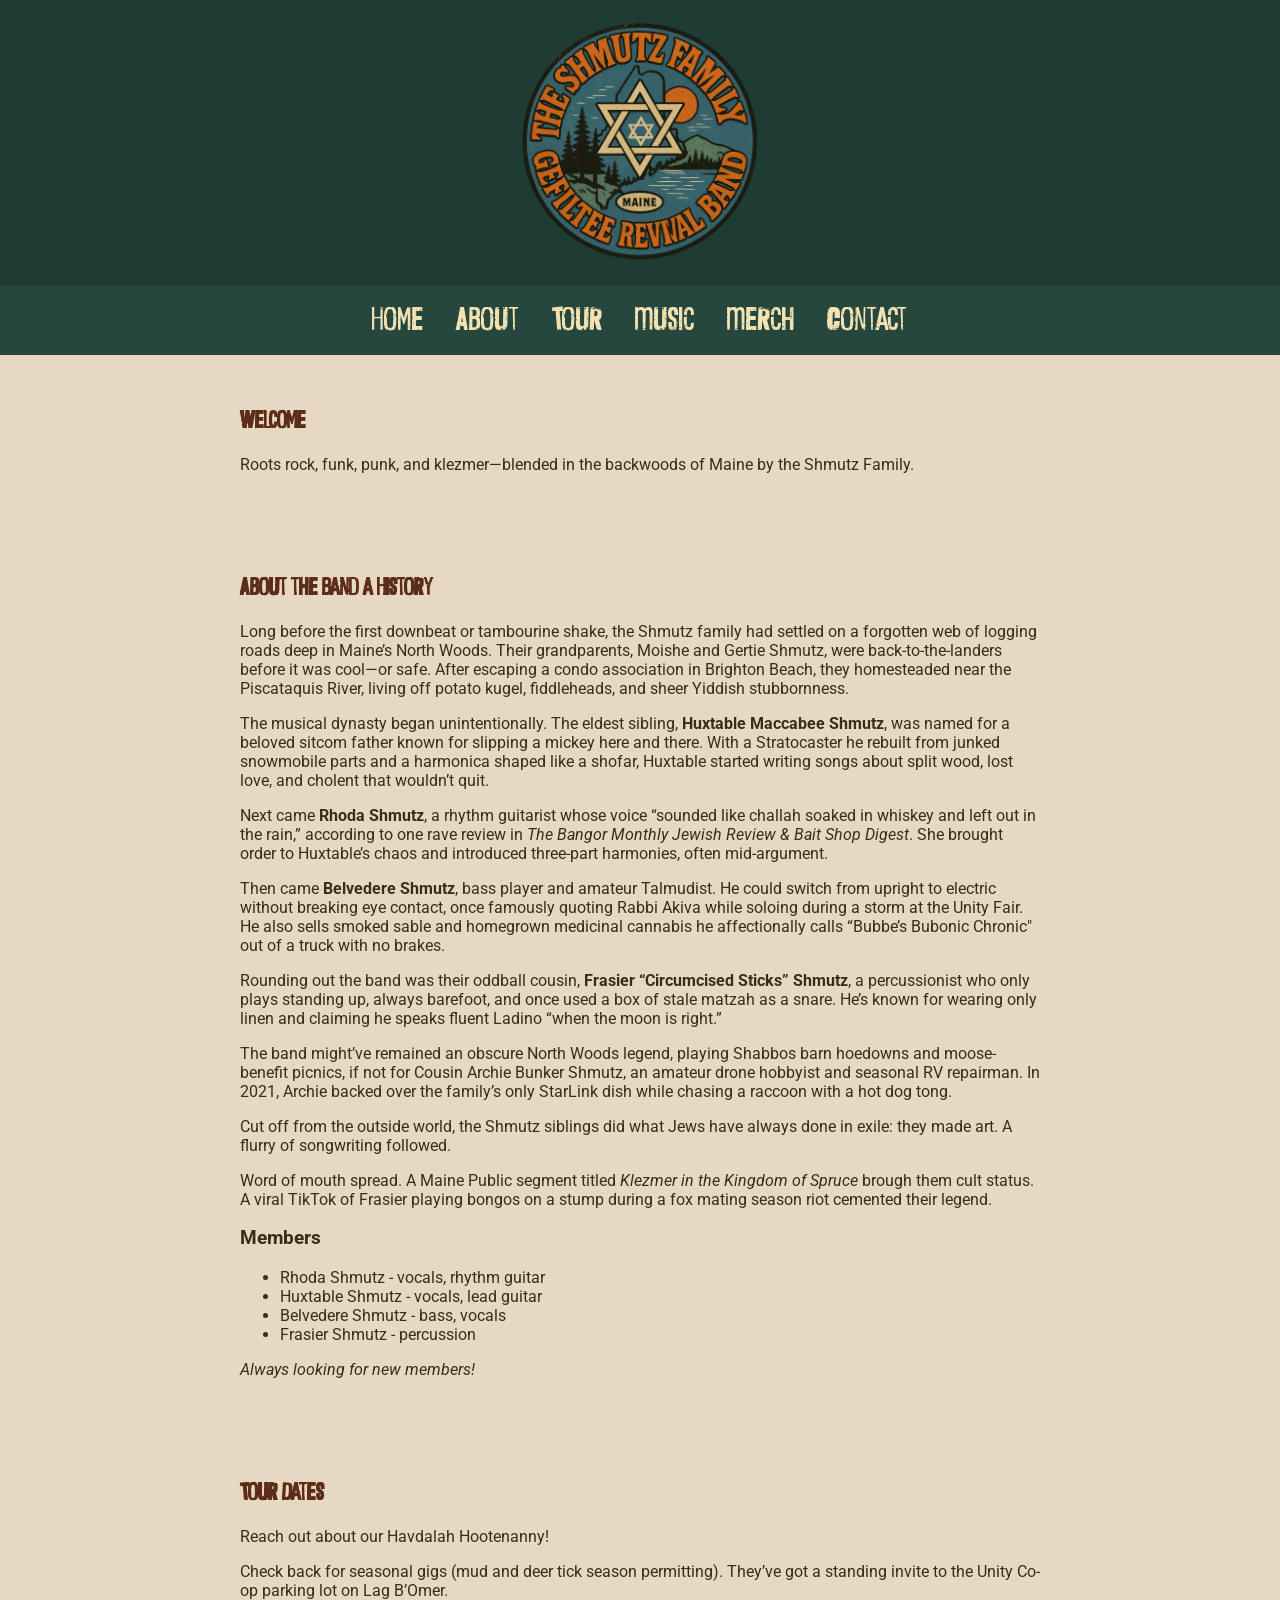
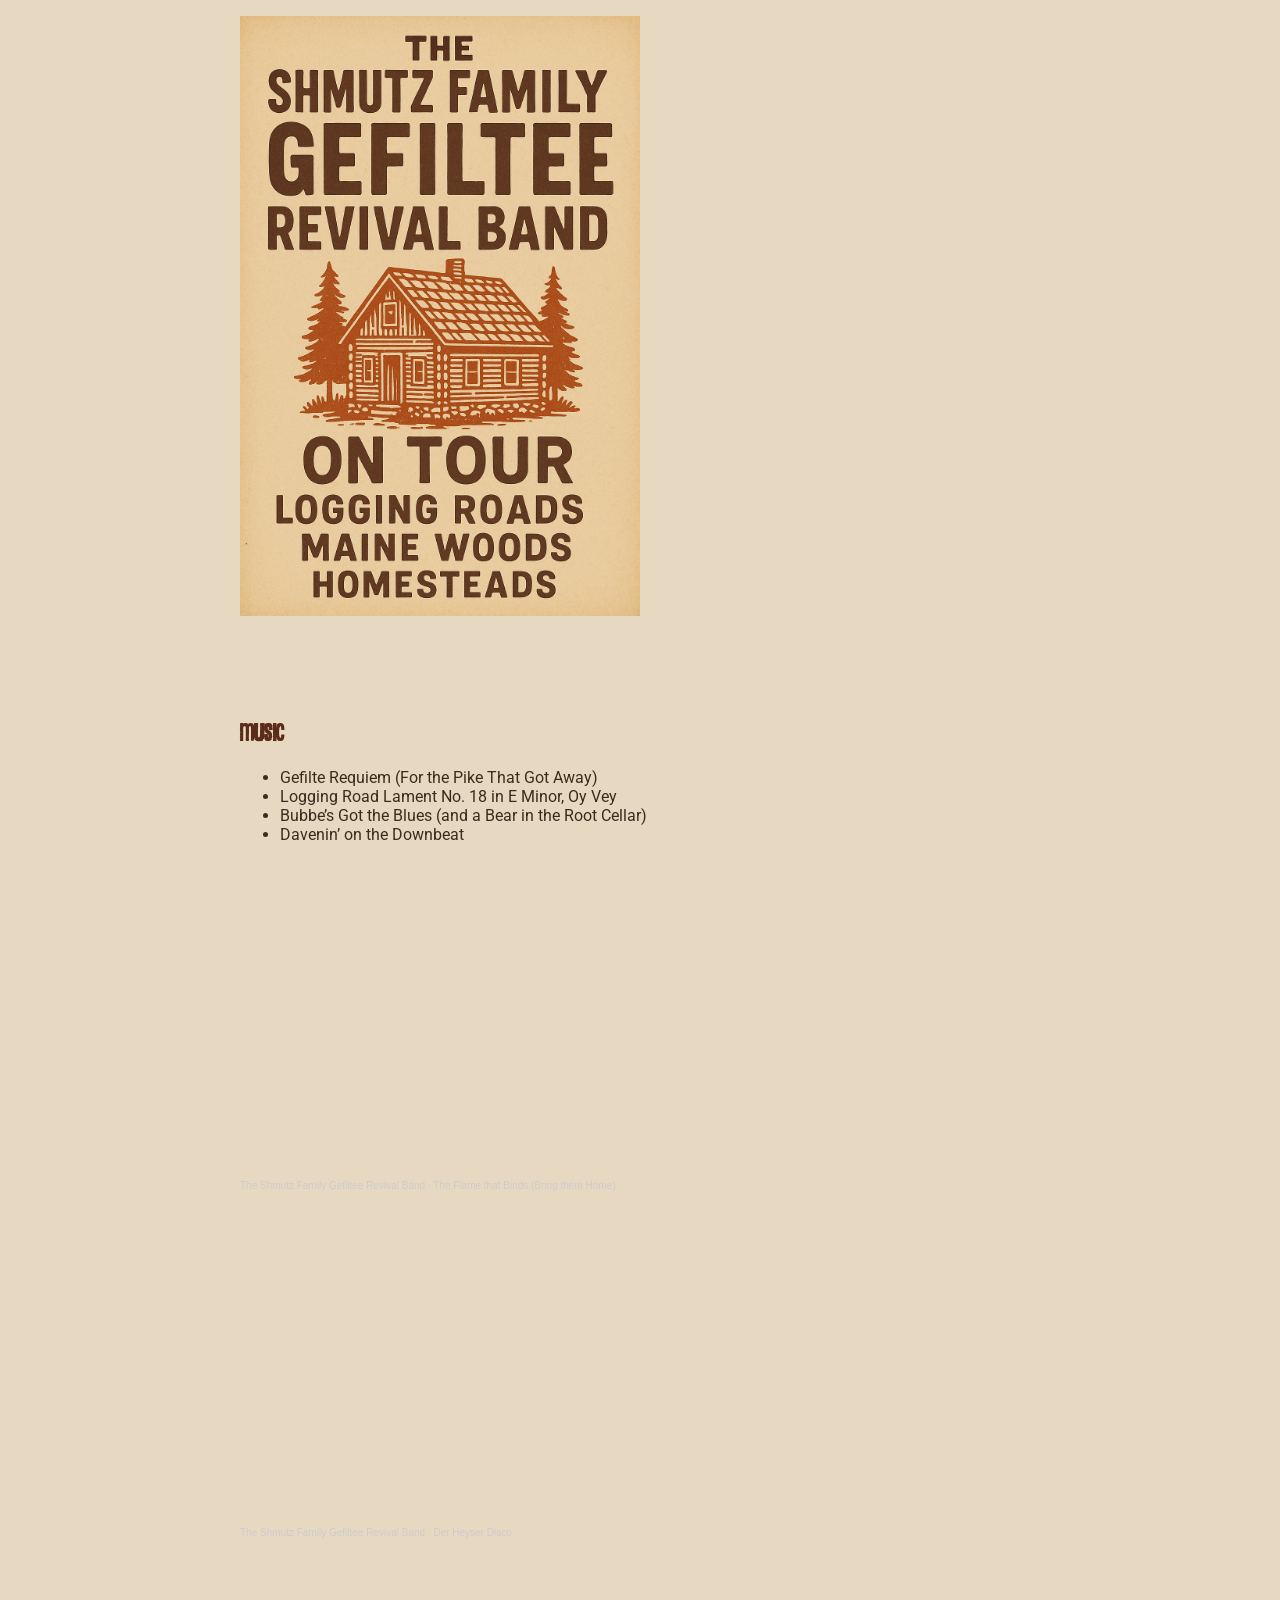
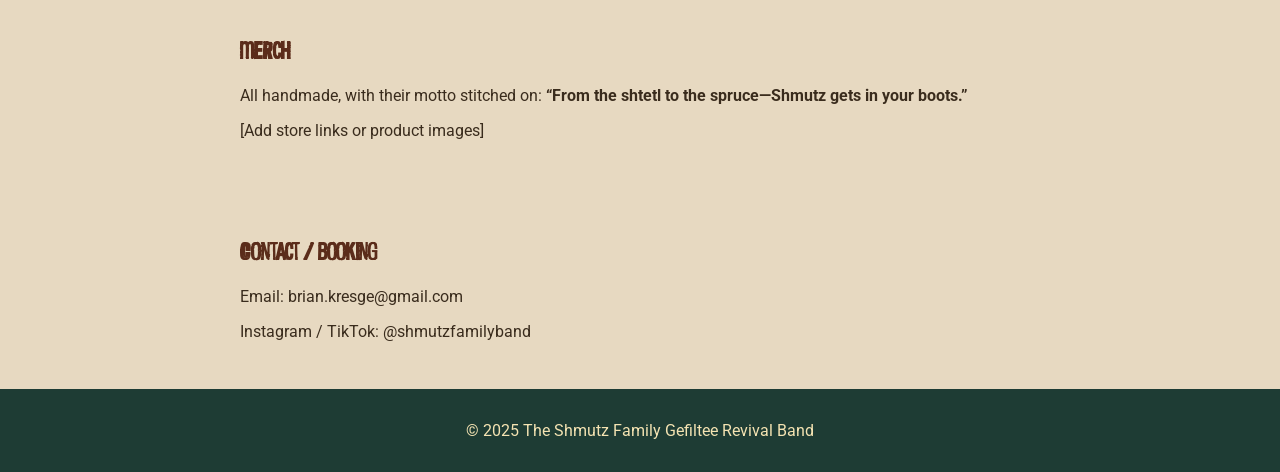
==== index.html @ 6778b749 "Adding der heyser disco" ====
<!DOCTYPE html>
<html lang="en">
<head>
  <meta charset="UTF-8">
  <meta name="viewport" content="width=device-width, initial-scale=1.0">
  <title>The Shmutz Family Gefiltee Revival Band</title>
  <link href="https://fonts.googleapis.com/css2?family=Roboto&display=swap" rel="stylesheet">
  <style>
    @font-face {
      font-family: 'Deacon Flock';
      src: url('DeaconFlock.woff2') format('woff2');
      font-weight: normal;
      font-style: normal;
    }
    body {
      font-family: 'Roboto', sans-serif;
      background-color: #e7d9c1;
      margin: 0;
      color: #3a2c1d;
    }
    header {
      background: #1e3c34;
      text-align: center;
      padding: 1rem;
    }
    header img {
      max-width: 250px;
    }
    nav {
      background-color: #26473e;
      display: flex;
      justify-content: center;
      gap: 2rem;
      padding: 1rem 0;
    }
    nav a {
      color: #f4e3b2;
      text-decoration: none;
      font-size: 2rem;
      font-family: "Deacon Flock", sans-serif;
    }
    section {
      padding: 2rem;
      max-width: 800px;
      margin: auto;
    }
    h2 {
      color: #5b2c1a;
      font-family: 'Deacon Flock', sans-serif;
    }
    footer {
      background: #1e3c34;
      color: #f4e3b2;
      text-align: center;
      padding: 1rem;
    }
  </style>
</head>
<body>
  <header>
    <img src="ShmutzFamilyLogo.png" alt="The Shmutz Family Gefiltee Revival Band Logo">
  </header>
  <nav>
    <a href="#home">Home</a>
    <a href="#about">About</a>
    <a href="#tour">Tour</a>
    <a href="#music">Music</a>
    <a href="#merch">Merch</a>
    <a href="#contact">Contact</a>
  </nav>
  <section id="home">
    <h2>Welcome</h2>
    <p>Roots rock, funk, punk, and klezmer—blended in the backwoods of Maine by the Shmutz Family.</p>
    
  </section>
  <section id="about">
    <h2>About the Band a History</h2>
    <p>Long before the first downbeat or tambourine shake, the Shmutz family had settled on a forgotten web of logging roads deep in Maine’s North Woods. Their grandparents, Moishe and Gertie Shmutz, were back-to-the-landers before it was cool—or safe. After escaping a condo association in Brighton Beach, they homesteaded near the Piscataquis River, living off potato kugel, fiddleheads, and sheer Yiddish stubbornness.</p>
    <p>The musical dynasty began unintentionally. The eldest sibling, <strong>Huxtable Maccabee Shmutz</strong>, was named for a beloved sitcom father known for slipping a mickey here and there. With a Stratocaster he rebuilt from junked snowmobile parts and a harmonica shaped like a shofar, Huxtable started writing songs about split wood, lost love, and cholent that wouldn’t quit.</p>
    <p>Next came <strong>Rhoda Shmutz</strong>, a rhythm guitarist whose voice “sounded like challah soaked in whiskey and left out in the rain,” according to one rave review in <em>The Bangor Monthly Jewish Review &amp; Bait Shop Digest</em>. She brought order to Huxtable’s chaos and introduced three-part harmonies, often mid-argument.</p>
    <p>Then came <strong>Belvedere Shmutz</strong>, bass player and amateur Talmudist. He could switch from upright to electric without breaking eye contact, once famously quoting Rabbi Akiva while soloing during a storm at the Unity Fair. He also sells smoked sable and homegrown medicinal cannabis he affectionally calls “Bubbe’s Bubonic Chronic" out of a truck with no brakes.</p>
    <p>Rounding out the band was their oddball cousin, <strong>Frasier “Circumcised Sticks” Shmutz</strong>, a percussionist who only plays standing up, always barefoot, and once used a box of stale matzah as a snare. He’s known for wearing only linen and claiming he speaks fluent Ladino “when the moon is right.”</p>
    <p>The band might’ve remained an obscure North Woods legend, playing Shabbos barn hoedowns and moose-benefit picnics, if not for Cousin Archie Bunker Shmutz, an amateur drone hobbyist and seasonal RV repairman. In 2021, Archie backed over the family’s only StarLink dish while chasing a raccoon with a hot dog tong.</p>
    <p>Cut off from the outside world, the Shmutz siblings did what Jews have always done in exile: they made art.  A flurry of songwriting followed.</p>
    <p>Word of mouth spread.  A Maine Public segment titled <em>Klezmer in the Kingdom of Spruce</em> brough them cult status.  A viral TikTok of Frasier playing bongos on a stump during a fox mating season riot cemented their legend.</p>
    <h3>Members</h3>
    <ul>
      <li>Rhoda Shmutz - vocals, rhythm guitar</li>
      <li>Huxtable Shmutz - vocals, lead guitar</li>
      <li>Belvedere Shmutz - bass, vocals</li>
      <li>Frasier Shmutz - percussion</li>
    </ul>
    <p><em>Always looking for new members!</em></p>
  </section>
  <section id="tour">
    <h2>Tour Dates</h2>
    <p>Reach out about our Havdalah Hootenanny!</p>
    <p>Check back for seasonal gigs (mud and deer tick season permitting). They’ve got a standing invite to the Unity Co-op parking lot on Lag B’Omer.</p>
    <p><img style="width:50%;height:auto;" src="tour.png" /></p>
  </section>
  <section id="music">
    <h2>Music</h2>
    <ul>
      <li>Gefilte Requiem (For the Pike That Got Away)</li>
      <li>Logging Road Lament No. 18 in E Minor, Oy Vey</li>
      <li>Bubbe’s Got the Blues (and a Bear in the Root Cellar)</li>
      <li>Davenin’ on the Downbeat</li>
    </ul>
    <p><iframe width="100%" height="300" scrolling="no" frameborder="no" allow="autoplay" src="https://w.soundcloud.com/player/?url=https%3A//api.soundcloud.com/tracks/2131174746&color=%23ff5500&auto_play=false&hide_related=false&show_comments=true&show_user=true&show_reposts=false&show_teaser=true&visual=true"></iframe><div style="font-size: 10px; color: #cccccc;line-break: anywhere;word-break: normal;overflow: hidden;white-space: nowrap;text-overflow: ellipsis; font-family: Interstate,Lucida Grande,Lucida Sans Unicode,Lucida Sans,Garuda,Verdana,Tahoma,sans-serif;font-weight: 100;"><a href="https://soundcloud.com/the-shmutz-family-gefiltee-revival-band" title="The Shmutz Family Gefiltee Revival Band" target="_blank" style="color: #cccccc; text-decoration: none;">The Shmutz Family Gefiltee Revival Band</a> · <a href="https://soundcloud.com/the-shmutz-family-gefiltee-revival-band/the-flame-that-binds-bring-them-home" title="The Flame that Binds (Bring them Home)" target="_blank" style="color: #cccccc; text-decoration: none;">The Flame that Binds (Bring them Home)</a></div></p>
    <p><iframe width="100%" height="300" scrolling="no" frameborder="no" allow="autoplay" src="https://w.soundcloud.com/player/?url=https%3A//api.soundcloud.com/tracks/2135405328&color=%23ff5500&auto_play=false&hide_related=false&show_comments=true&show_user=true&show_reposts=false&show_teaser=true&visual=true"></iframe><div style="font-size: 10px; color: #cccccc;line-break: anywhere;word-break: normal;overflow: hidden;white-space: nowrap;text-overflow: ellipsis; font-family: Interstate,Lucida Grande,Lucida Sans Unicode,Lucida Sans,Garuda,Verdana,Tahoma,sans-serif;font-weight: 100;"><a href="https://soundcloud.com/the-shmutz-family-gefiltee-revival-band" title="The Shmutz Family Gefiltee Revival Band" target="_blank" style="color: #cccccc; text-decoration: none;">The Shmutz Family Gefiltee Revival Band</a> · <a href="https://soundcloud.com/the-shmutz-family-gefiltee-revival-band/der-heyser-disco" title="Der Heyser Disco" target="_blank" style="color: #cccccc; text-decoration: none;">Der Heyser Disco</a></div></p>
  </section>
  <section id="merch">
    <h2>Merch</h2>
    <p>All handmade, with their motto stitched on: <strong>“From the shtetl to the spruce—Shmutz gets in your boots.”</strong></p>
    <p>[Add store links or product images]</p>
  </section>
  <section id="contact">
    <h2>Contact / Booking</h2>
    <p>Email: brian.kresge@gmail.com</p>
    <p>Instagram / TikTok: @shmutzfamilyband</p>
  </section>
  <footer>
    <p>&copy; 2025 The Shmutz Family Gefiltee Revival Band</p>
  </footer>
</body>
</html>
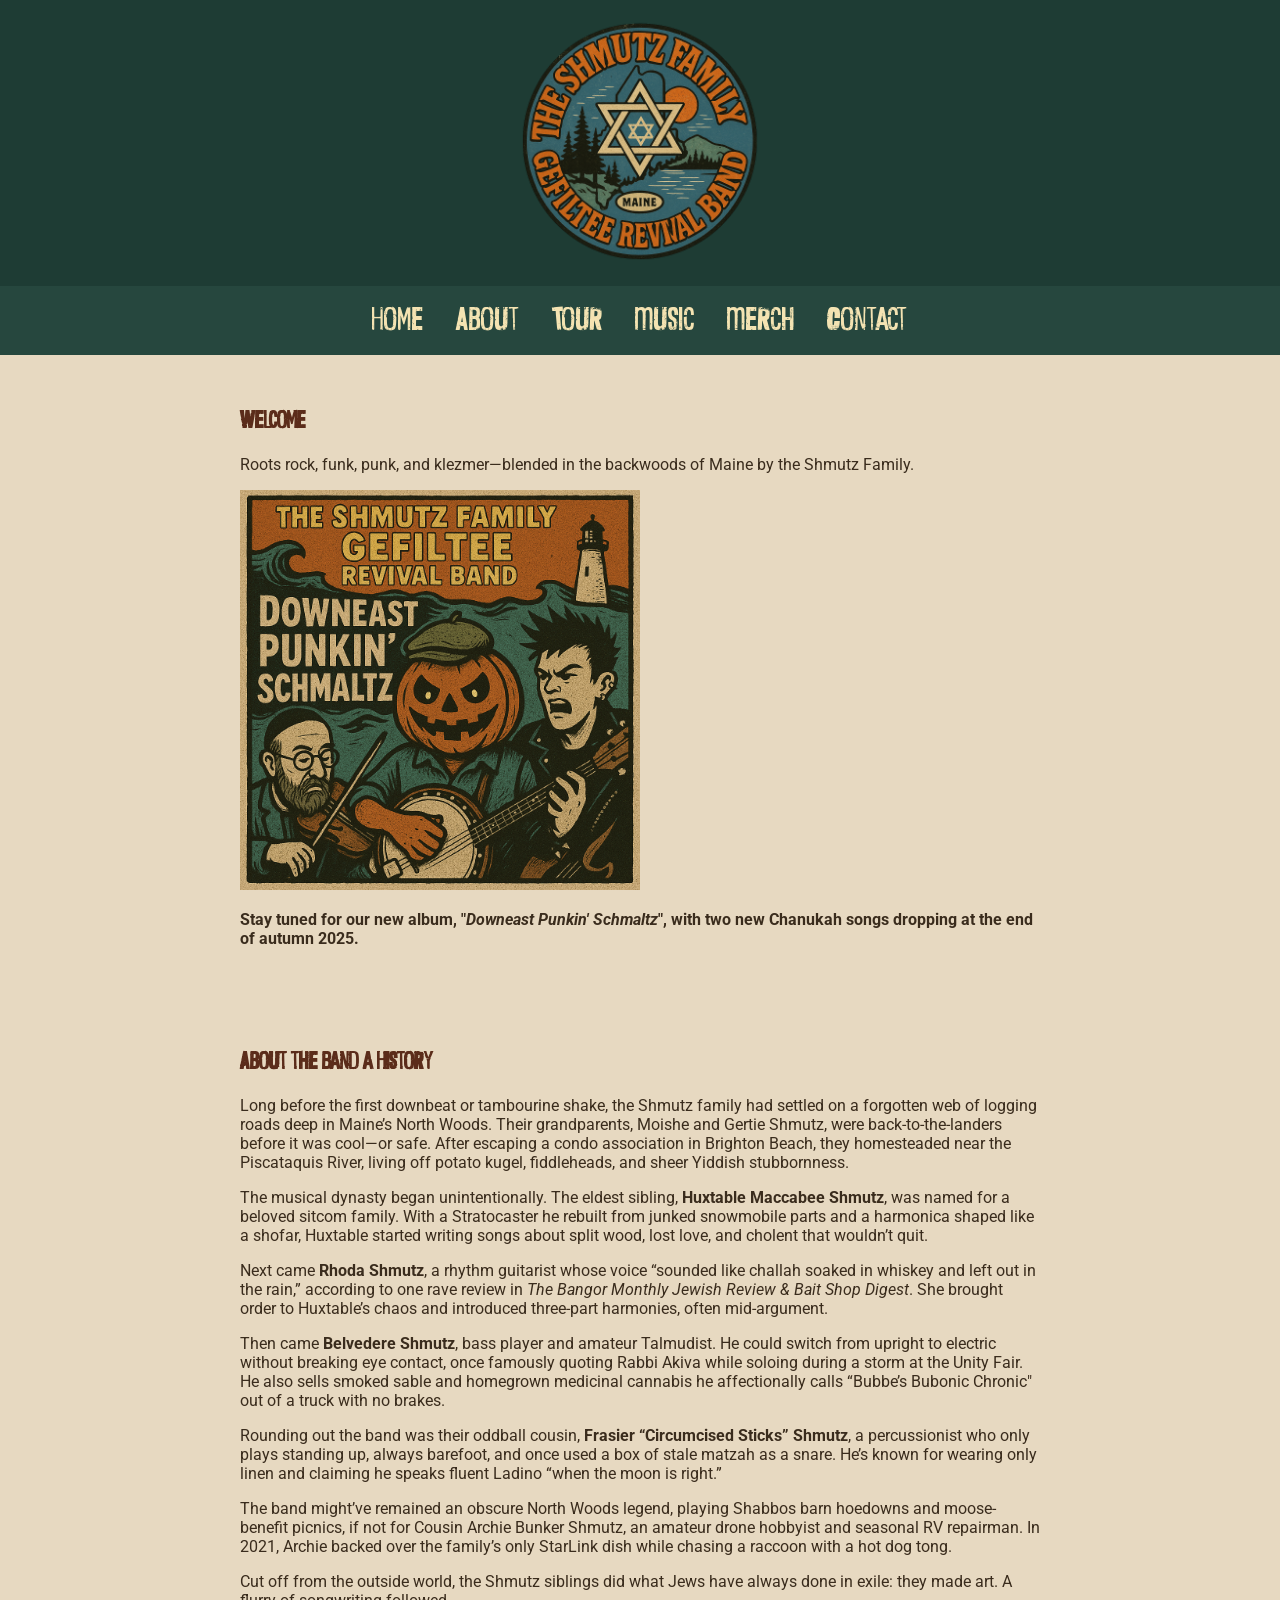
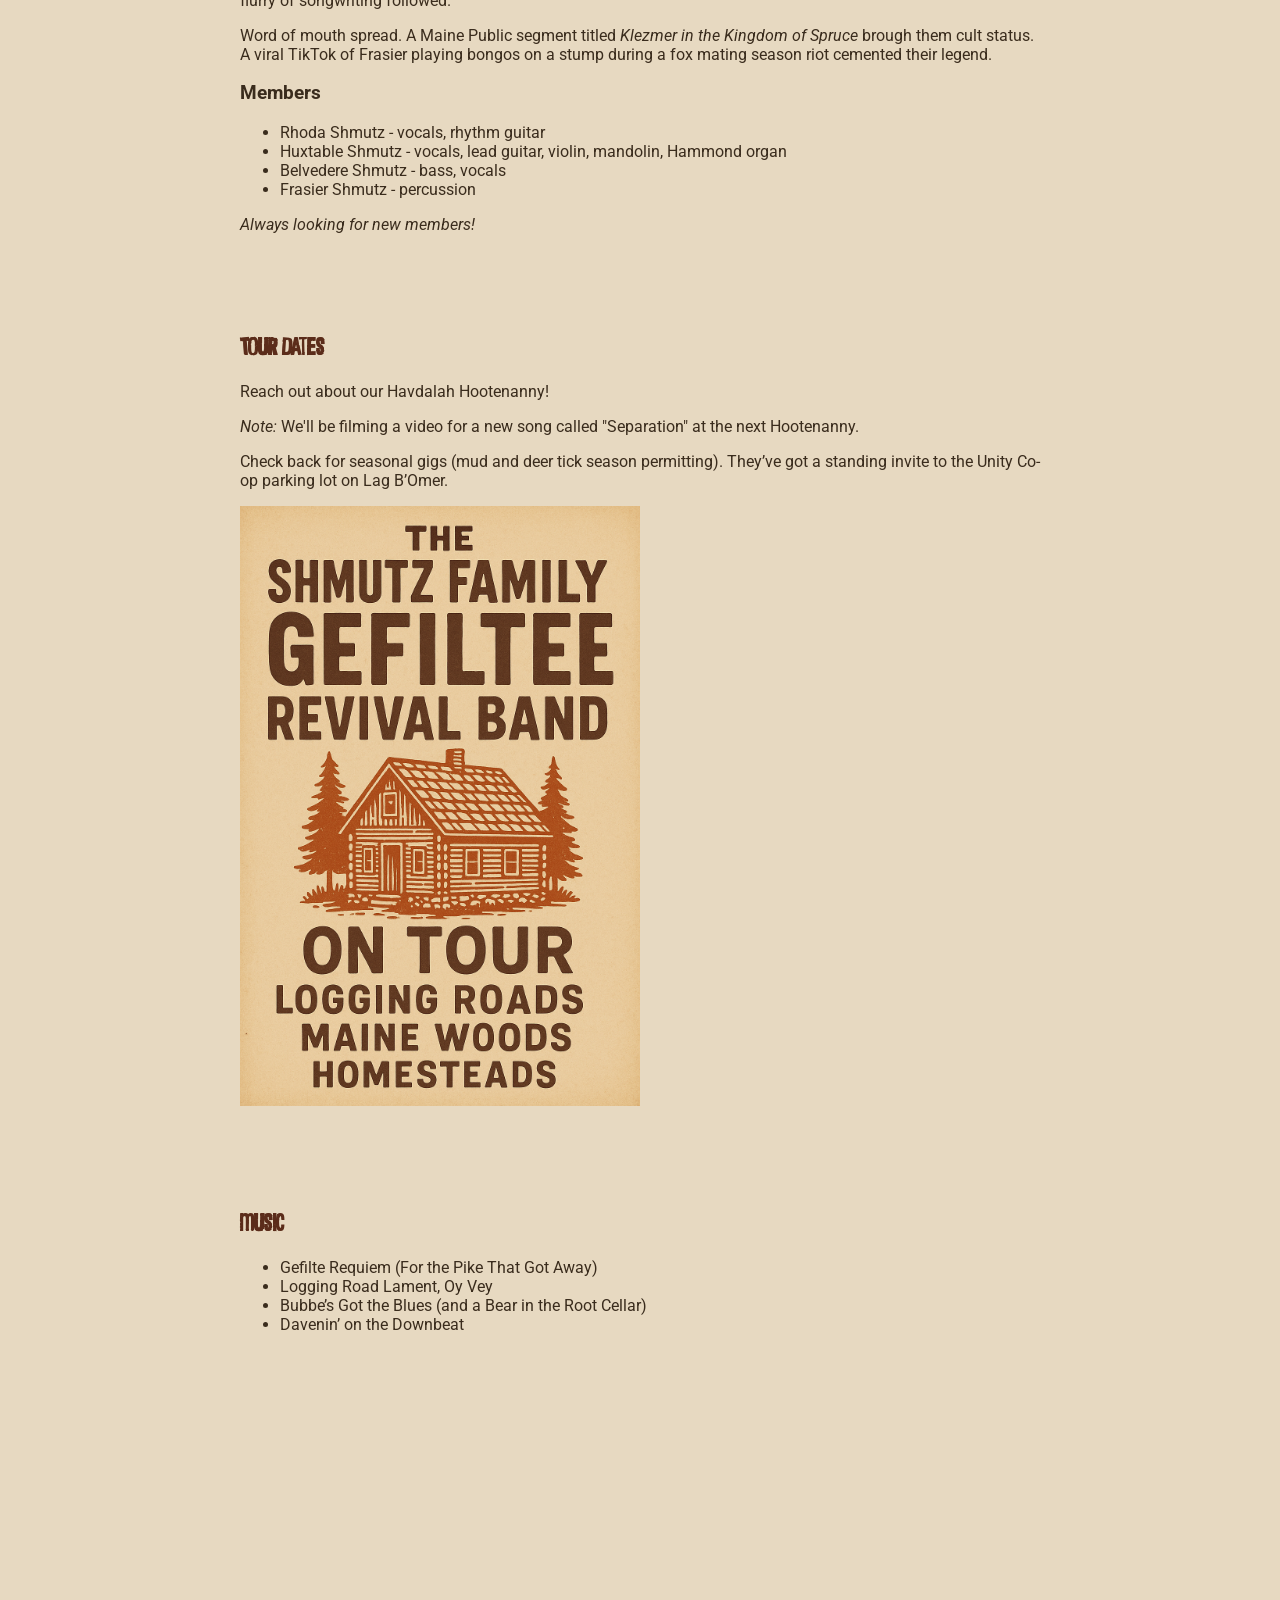
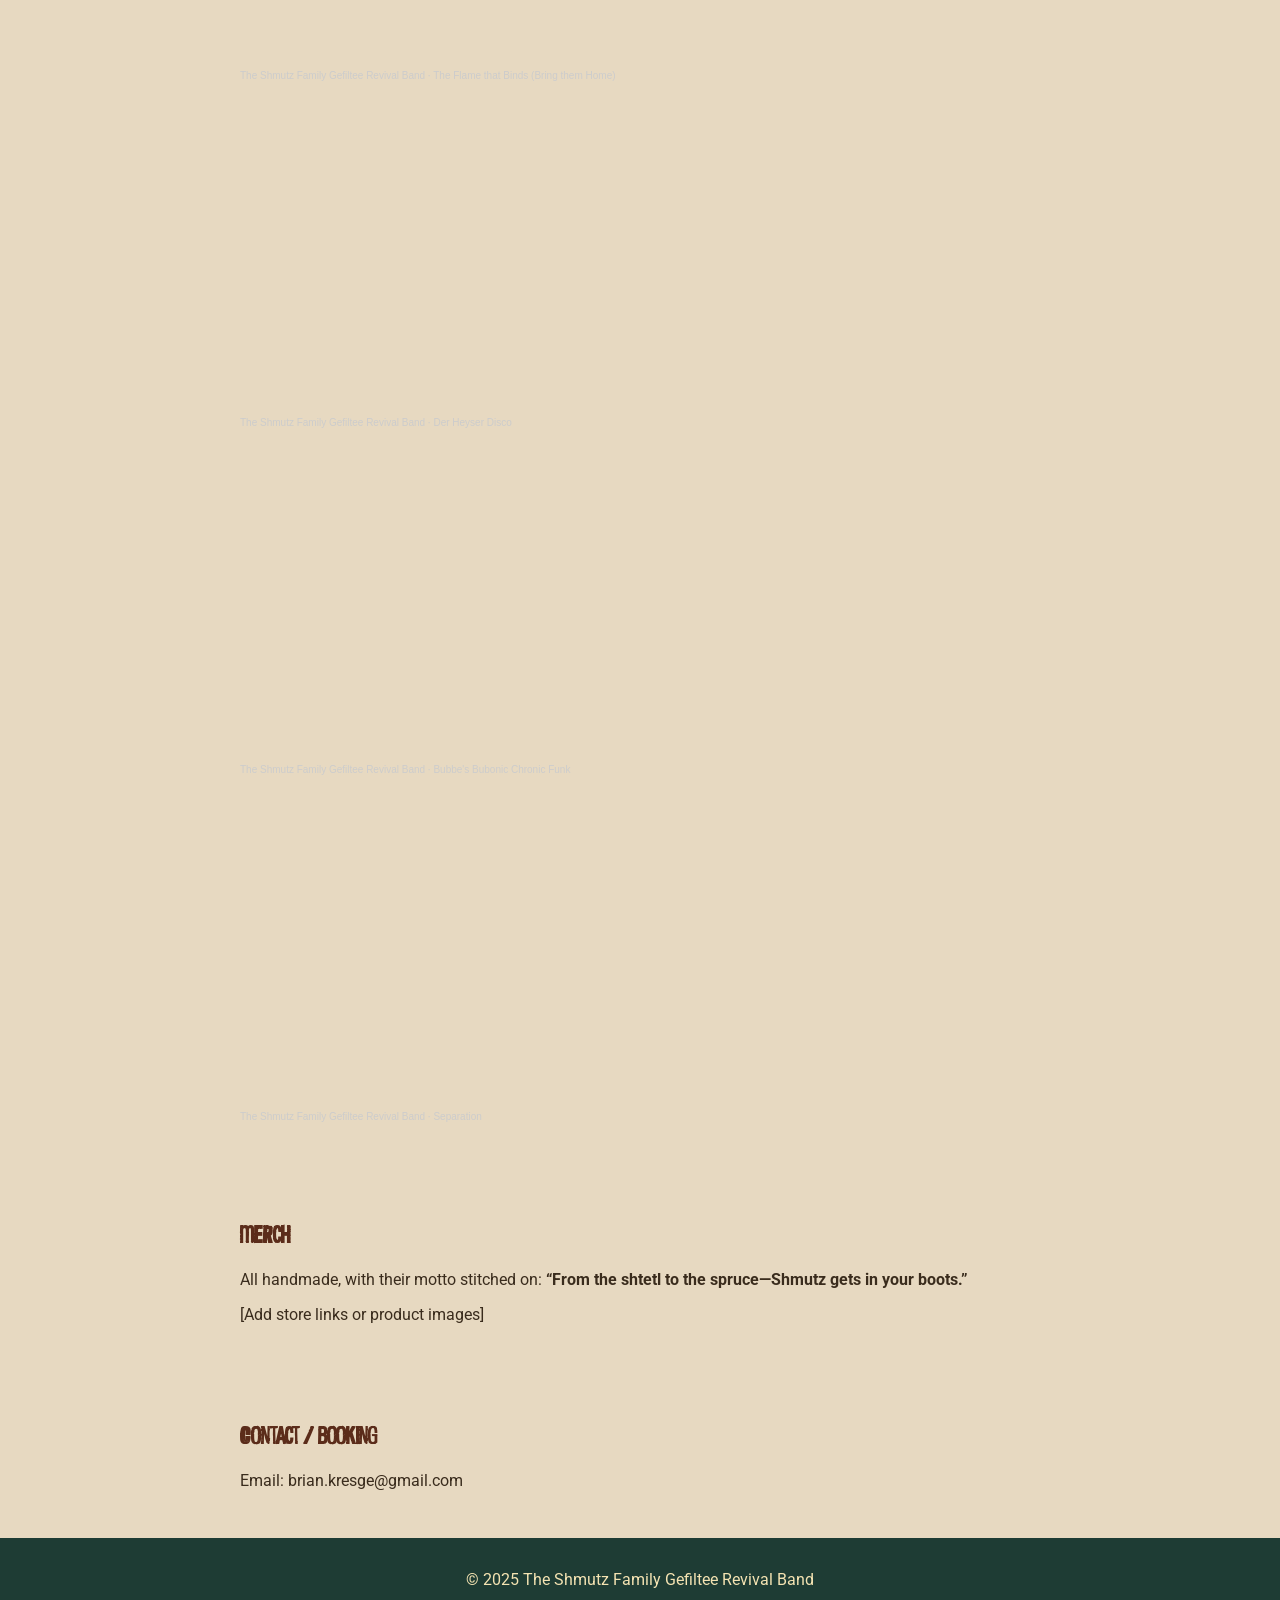
==== commit 785f0de2: "new album" ====
--- a/index.html
+++ b/index.html
@@ -71,12 +71,13 @@
   <section id="home">
     <h2>Welcome</h2>
     <p>Roots rock, funk, punk, and klezmer—blended in the backwoods of Maine by the Shmutz Family.</p>
-    
+    <p><img style="width: 50%;height:auto;" src="punkinschmaltz.png" /></p>
+    <p><strong>Stay tuned for our new album, "<em>Downeast Punkin' Schmaltz</em>", with two new Chanukah songs dropping at the end of autumn 2025.</strong></p>
   </section>
   <section id="about">
     <h2>About the Band a History</h2>
     <p>Long before the first downbeat or tambourine shake, the Shmutz family had settled on a forgotten web of logging roads deep in Maine’s North Woods. Their grandparents, Moishe and Gertie Shmutz, were back-to-the-landers before it was cool—or safe. After escaping a condo association in Brighton Beach, they homesteaded near the Piscataquis River, living off potato kugel, fiddleheads, and sheer Yiddish stubbornness.</p>
-    <p>The musical dynasty began unintentionally. The eldest sibling, <strong>Huxtable Maccabee Shmutz</strong>, was named for a beloved sitcom father known for slipping a mickey here and there. With a Stratocaster he rebuilt from junked snowmobile parts and a harmonica shaped like a shofar, Huxtable started writing songs about split wood, lost love, and cholent that wouldn’t quit.</p>
+    <p>The musical dynasty began unintentionally. The eldest sibling, <strong>Huxtable Maccabee Shmutz</strong>, was named for a beloved sitcom family. With a Stratocaster he rebuilt from junked snowmobile parts and a harmonica shaped like a shofar, Huxtable started writing songs about split wood, lost love, and cholent that wouldn’t quit.</p>
     <p>Next came <strong>Rhoda Shmutz</strong>, a rhythm guitarist whose voice “sounded like challah soaked in whiskey and left out in the rain,” according to one rave review in <em>The Bangor Monthly Jewish Review &amp; Bait Shop Digest</em>. She brought order to Huxtable’s chaos and introduced three-part harmonies, often mid-argument.</p>
     <p>Then came <strong>Belvedere Shmutz</strong>, bass player and amateur Talmudist. He could switch from upright to electric without breaking eye contact, once famously quoting Rabbi Akiva while soloing during a storm at the Unity Fair. He also sells smoked sable and homegrown medicinal cannabis he affectionally calls “Bubbe’s Bubonic Chronic" out of a truck with no brakes.</p>
     <p>Rounding out the band was their oddball cousin, <strong>Frasier “Circumcised Sticks” Shmutz</strong>, a percussionist who only plays standing up, always barefoot, and once used a box of stale matzah as a snare. He’s known for wearing only linen and claiming he speaks fluent Ladino “when the moon is right.”</p>
@@ -86,7 +87,7 @@
     <h3>Members</h3>
     <ul>
       <li>Rhoda Shmutz - vocals, rhythm guitar</li>
-      <li>Huxtable Shmutz - vocals, lead guitar</li>
+      <li>Huxtable Shmutz - vocals, lead guitar, violin, mandolin, Hammond organ</li>
       <li>Belvedere Shmutz - bass, vocals</li>
       <li>Frasier Shmutz - percussion</li>
     </ul>
@@ -95,6 +96,7 @@
   <section id="tour">
     <h2>Tour Dates</h2>
     <p>Reach out about our Havdalah Hootenanny!</p>
+    <p><em>Note: </em>We'll be filming a video for a new song called "Separation" at the next Hootenanny.</p>
     <p>Check back for seasonal gigs (mud and deer tick season permitting). They’ve got a standing invite to the Unity Co-op parking lot on Lag B’Omer.</p>
     <p><img style="width:50%;height:auto;" src="tour.png" /></p>
   </section>
@@ -102,12 +104,14 @@
     <h2>Music</h2>
     <ul>
       <li>Gefilte Requiem (For the Pike That Got Away)</li>
-      <li>Logging Road Lament No. 18 in E Minor, Oy Vey</li>
+      <li>Logging Road Lament, Oy Vey</li>
       <li>Bubbe’s Got the Blues (and a Bear in the Root Cellar)</li>
       <li>Davenin’ on the Downbeat</li>
     </ul>
     <p><iframe width="100%" height="300" scrolling="no" frameborder="no" allow="autoplay" src="https://w.soundcloud.com/player/?url=https%3A//api.soundcloud.com/tracks/2131174746&color=%23ff5500&auto_play=false&hide_related=false&show_comments=true&show_user=true&show_reposts=false&show_teaser=true&visual=true"></iframe><div style="font-size: 10px; color: #cccccc;line-break: anywhere;word-break: normal;overflow: hidden;white-space: nowrap;text-overflow: ellipsis; font-family: Interstate,Lucida Grande,Lucida Sans Unicode,Lucida Sans,Garuda,Verdana,Tahoma,sans-serif;font-weight: 100;"><a href="https://soundcloud.com/the-shmutz-family-gefiltee-revival-band" title="The Shmutz Family Gefiltee Revival Band" target="_blank" style="color: #cccccc; text-decoration: none;">The Shmutz Family Gefiltee Revival Band</a> · <a href="https://soundcloud.com/the-shmutz-family-gefiltee-revival-band/the-flame-that-binds-bring-them-home" title="The Flame that Binds (Bring them Home)" target="_blank" style="color: #cccccc; text-decoration: none;">The Flame that Binds (Bring them Home)</a></div></p>
     <p><iframe width="100%" height="300" scrolling="no" frameborder="no" allow="autoplay" src="https://w.soundcloud.com/player/?url=https%3A//api.soundcloud.com/tracks/2135405328&color=%23ff5500&auto_play=false&hide_related=false&show_comments=true&show_user=true&show_reposts=false&show_teaser=true&visual=true"></iframe><div style="font-size: 10px; color: #cccccc;line-break: anywhere;word-break: normal;overflow: hidden;white-space: nowrap;text-overflow: ellipsis; font-family: Interstate,Lucida Grande,Lucida Sans Unicode,Lucida Sans,Garuda,Verdana,Tahoma,sans-serif;font-weight: 100;"><a href="https://soundcloud.com/the-shmutz-family-gefiltee-revival-band" title="The Shmutz Family Gefiltee Revival Band" target="_blank" style="color: #cccccc; text-decoration: none;">The Shmutz Family Gefiltee Revival Band</a> · <a href="https://soundcloud.com/the-shmutz-family-gefiltee-revival-band/der-heyser-disco" title="Der Heyser Disco" target="_blank" style="color: #cccccc; text-decoration: none;">Der Heyser Disco</a></div></p>
+    <p><iframe width="100%" height="300" scrolling="no" frameborder="no" allow="autoplay" src="https://w.soundcloud.com/player/?url=https%3A//api.soundcloud.com/tracks/2150192916&color=%23ff5500&auto_play=false&hide_related=false&show_comments=true&show_user=true&show_reposts=false&show_teaser=true&visual=true"></iframe><div style="font-size: 10px; color: #cccccc;line-break: anywhere;word-break: normal;overflow: hidden;white-space: nowrap;text-overflow: ellipsis; font-family: Interstate,Lucida Grande,Lucida Sans Unicode,Lucida Sans,Garuda,Verdana,Tahoma,sans-serif;font-weight: 100;"><a href="https://soundcloud.com/the-shmutz-family-gefiltee-revival-band" title="The Shmutz Family Gefiltee Revival Band" target="_blank" style="color: #cccccc; text-decoration: none;">The Shmutz Family Gefiltee Revival Band</a> · <a href="https://soundcloud.com/the-shmutz-family-gefiltee-revival-band/bubbes-bubonic-chronic-funk" title="Bubbe&#x27;s Bubonic Chronic Funk" target="_blank" style="color: #cccccc; text-decoration: none;">Bubbe&#x27;s Bubonic Chronic Funk</a></div></p>
+    <p><iframe width="100%" height="300" scrolling="no" frameborder="no" allow="autoplay" src="https://w.soundcloud.com/player/?url=https%3A//api.soundcloud.com/tracks/2152631643&color=%23ff5500&auto_play=false&hide_related=false&show_comments=true&show_user=true&show_reposts=false&show_teaser=true&visual=true"></iframe><div style="font-size: 10px; color: #cccccc;line-break: anywhere;word-break: normal;overflow: hidden;white-space: nowrap;text-overflow: ellipsis; font-family: Interstate,Lucida Grande,Lucida Sans Unicode,Lucida Sans,Garuda,Verdana,Tahoma,sans-serif;font-weight: 100;"><a href="https://soundcloud.com/the-shmutz-family-gefiltee-revival-band" title="The Shmutz Family Gefiltee Revival Band" target="_blank" style="color: #cccccc; text-decoration: none;">The Shmutz Family Gefiltee Revival Band</a> · <a href="https://soundcloud.com/the-shmutz-family-gefiltee-revival-band/separation" title="Separation" target="_blank" style="color: #cccccc; text-decoration: none;">Separation</a></div></p>
   </section>
   <section id="merch">
     <h2>Merch</h2>
@@ -117,7 +121,7 @@
   <section id="contact">
     <h2>Contact / Booking</h2>
     <p>Email: brian.kresge@gmail.com</p>
-    <p>Instagram / TikTok: @shmutzfamilyband</p>
+    <!---p>Instagram / TikTok: @shmutzfamilyband</p>-->
   </section>
   <footer>
     <p>&copy; 2025 The Shmutz Family Gefiltee Revival Band</p>
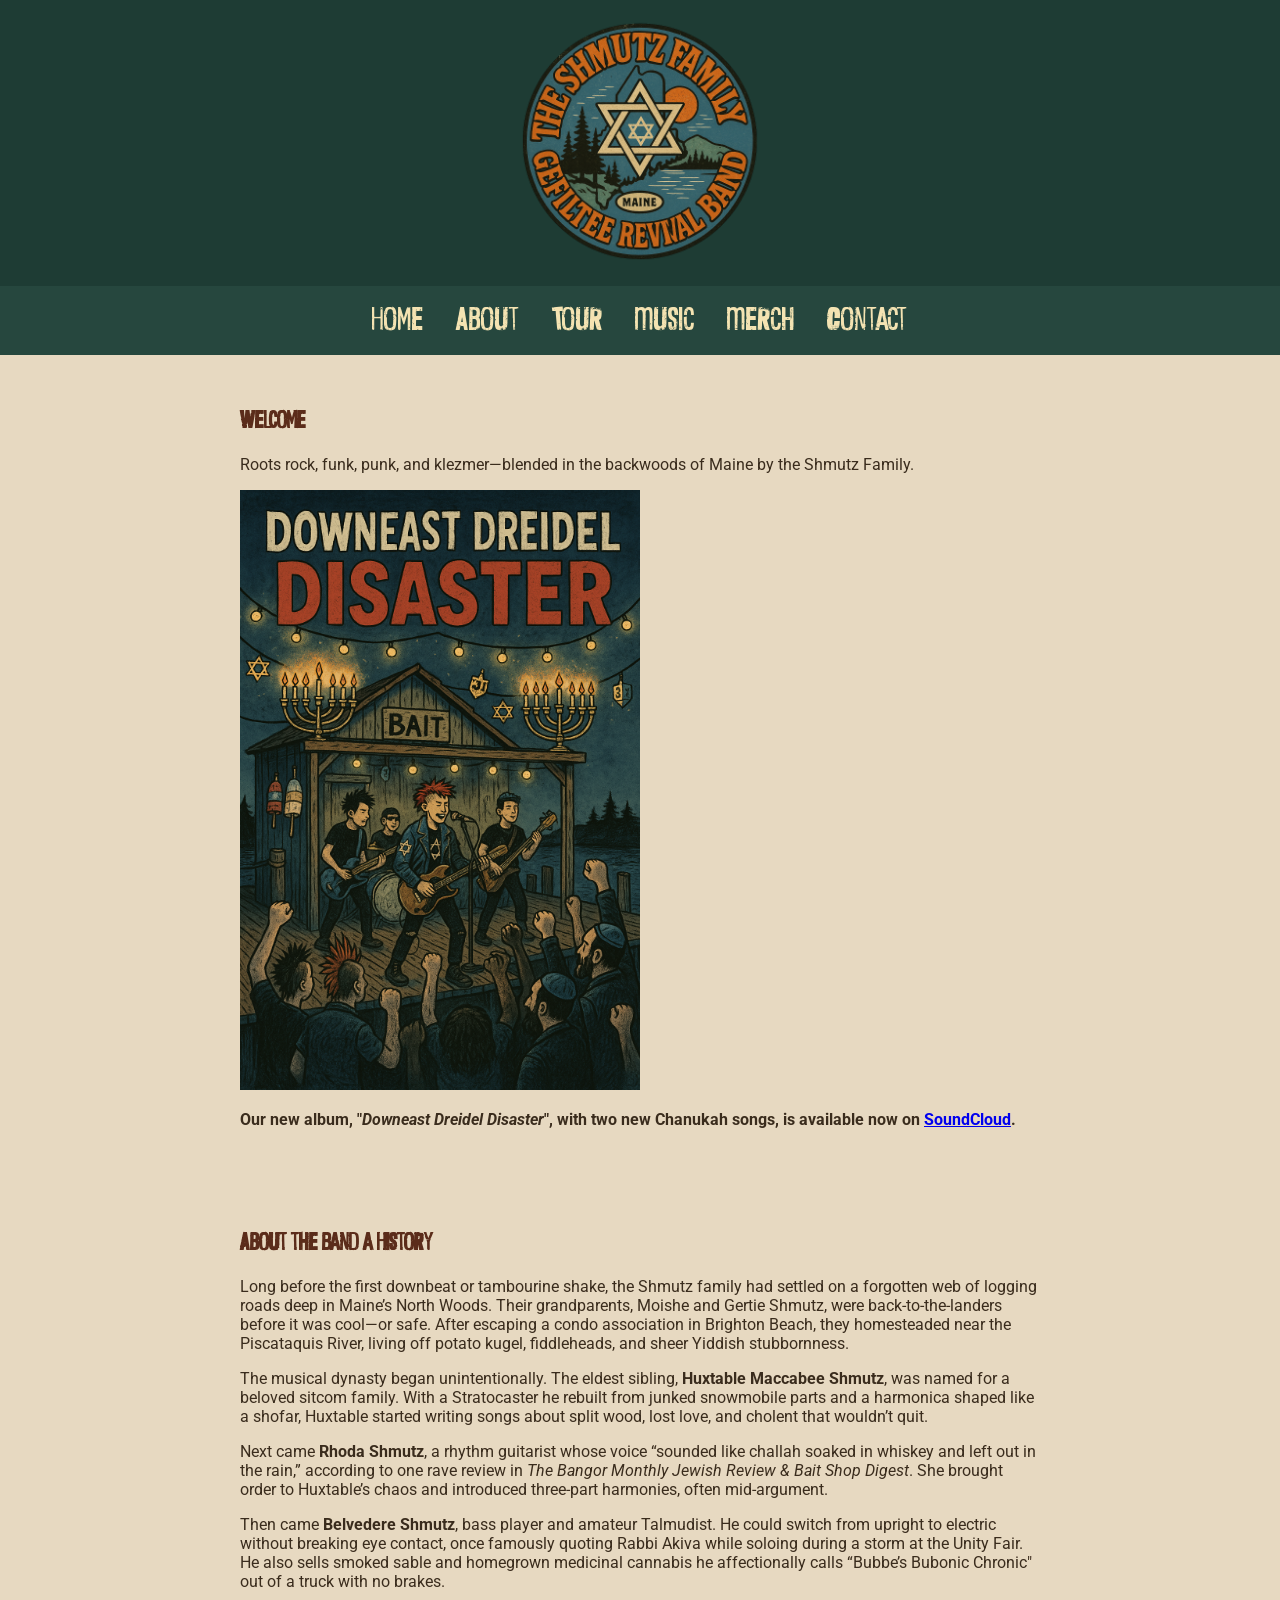
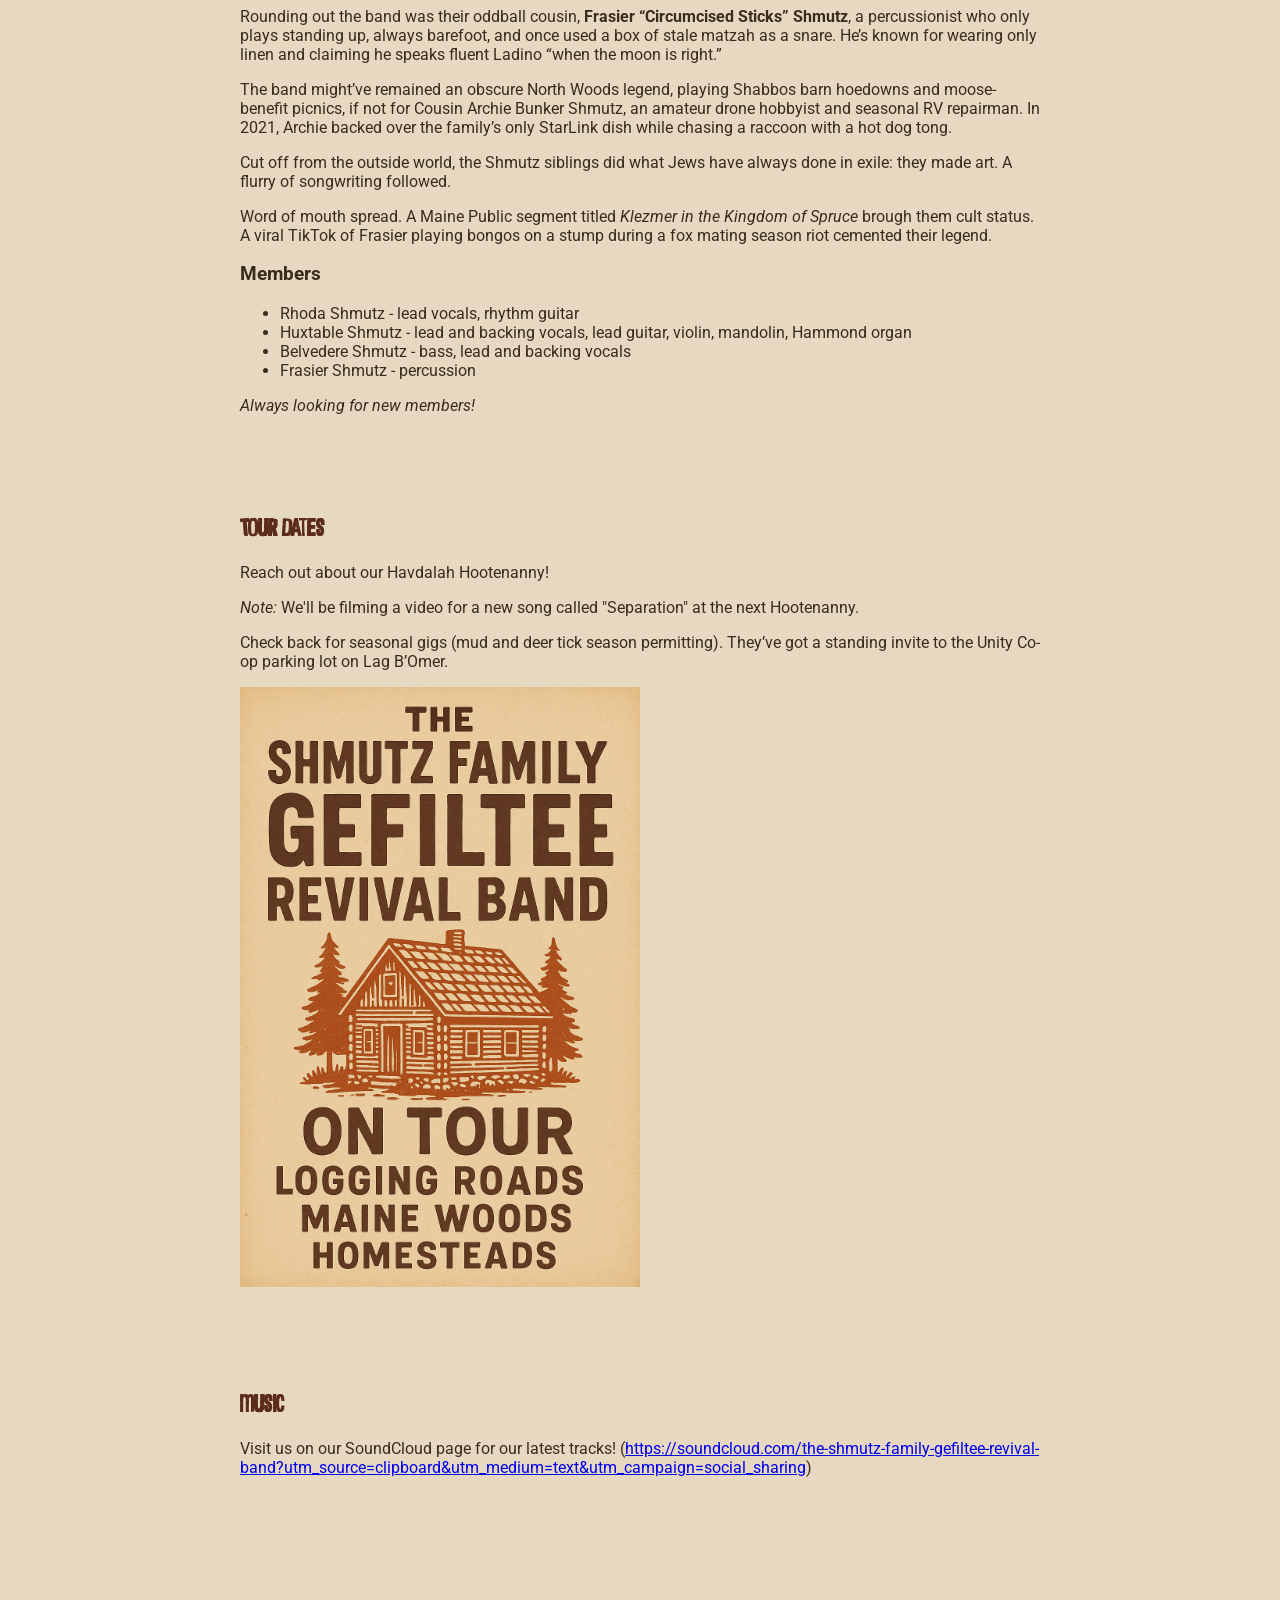
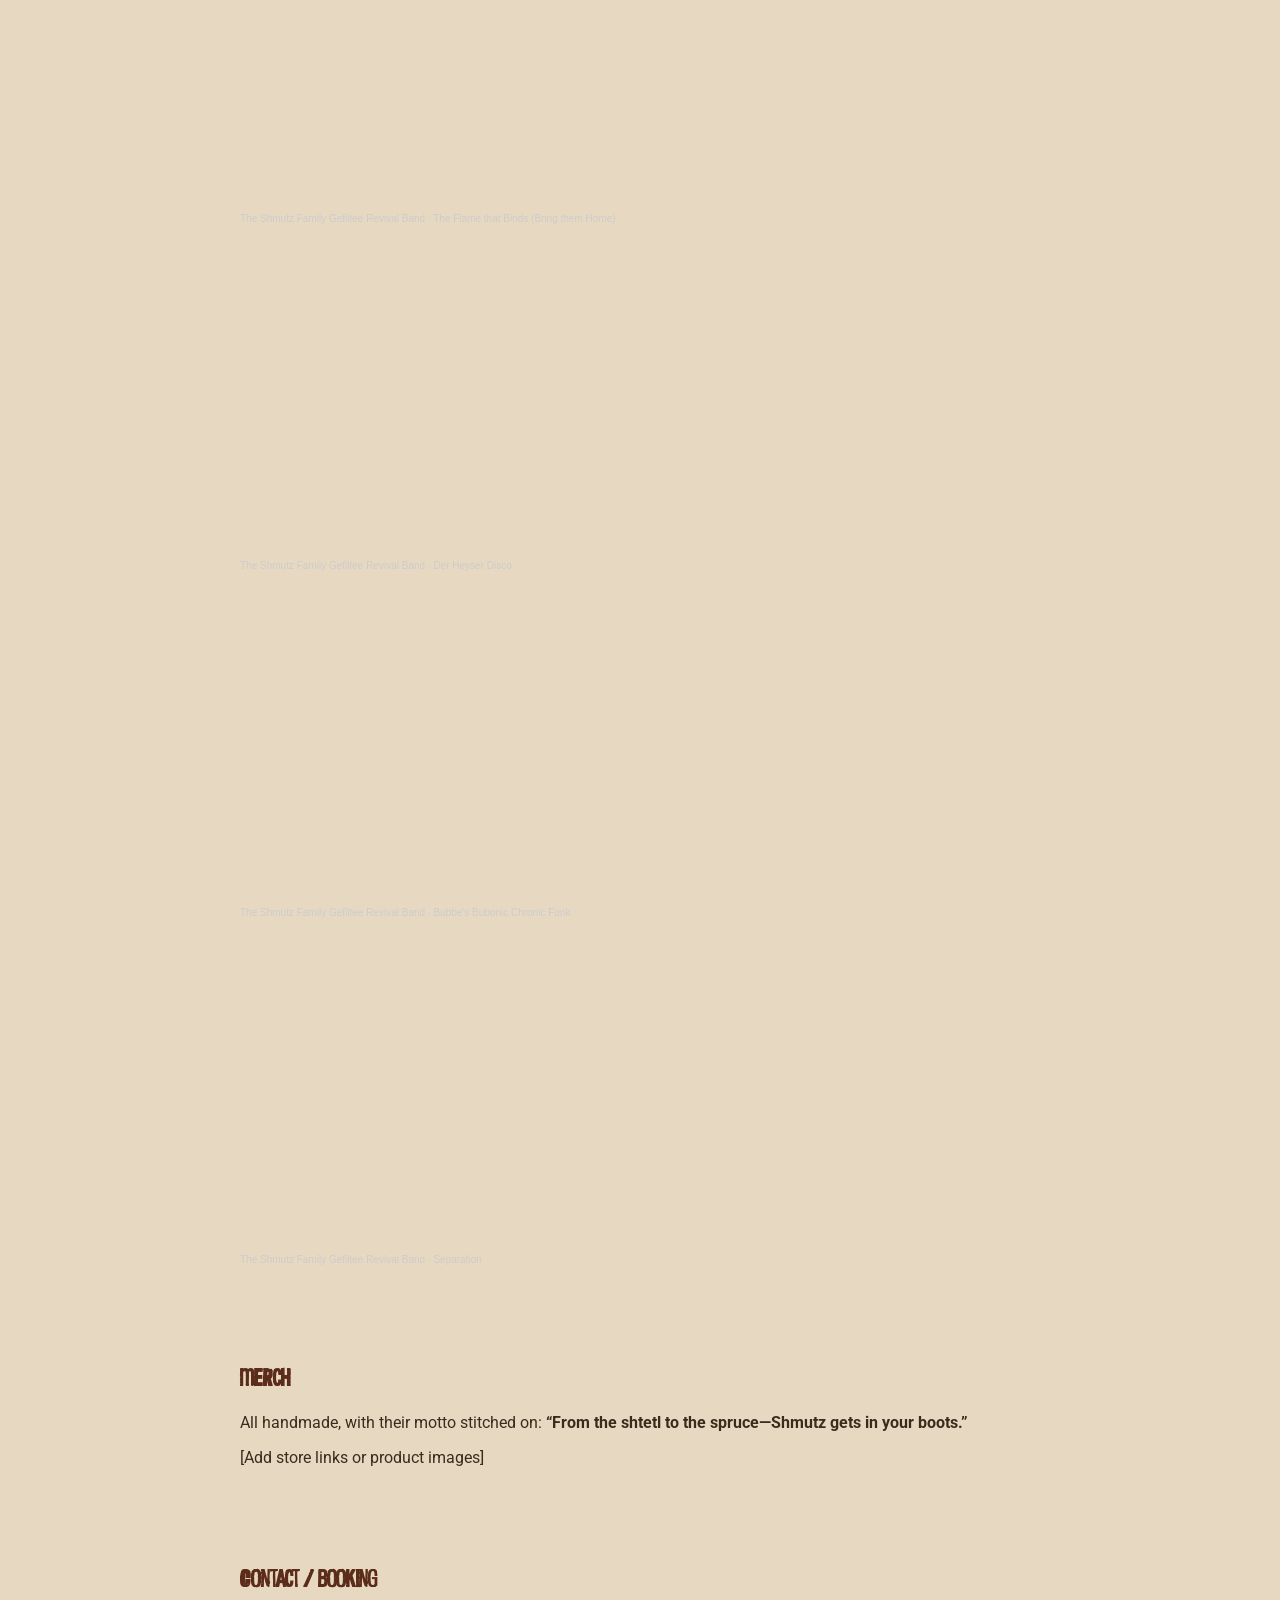
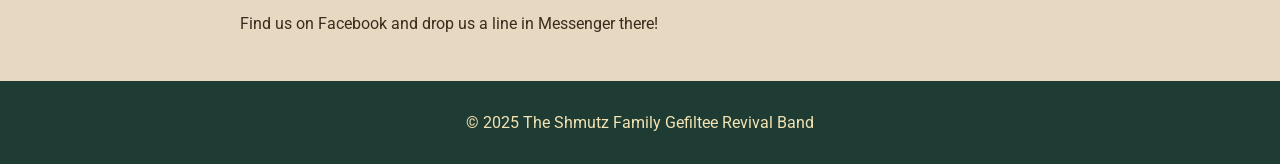
==== commit 0c9cf819: "Updating website" ====
--- a/index.html
+++ b/index.html
@@ -71,8 +71,8 @@
   <section id="home">
     <h2>Welcome</h2>
     <p>Roots rock, funk, punk, and klezmer—blended in the backwoods of Maine by the Shmutz Family.</p>
-    <p><img style="width: 50%;height:auto;" src="punkinschmaltz.png" /></p>
-    <p><strong>Stay tuned for our new album, "<em>Downeast Punkin' Schmaltz</em>", with two new Chanukah songs dropping at the end of autumn 2025.</strong></p>
+    <p><img style="width: 50%;height:auto;" alt="Downeast Dreidel Disaster Album" src="DowneastDreidelDisaster.png" /></p>
+    <p><strong>Our new album, "<em>Downeast Dreidel Disaster</em>", with two new Chanukah songs, is available now on <a href="https://soundcloud.com/the-shmutz-family-gefiltee-revival-band/sets/downeast-dreidel-disaster" target="_blank">SoundCloud</a>.</strong></p>
   </section>
   <section id="about">
     <h2>About the Band a History</h2>
@@ -86,9 +86,9 @@
     <p>Word of mouth spread.  A Maine Public segment titled <em>Klezmer in the Kingdom of Spruce</em> brough them cult status.  A viral TikTok of Frasier playing bongos on a stump during a fox mating season riot cemented their legend.</p>
     <h3>Members</h3>
     <ul>
-      <li>Rhoda Shmutz - vocals, rhythm guitar</li>
-      <li>Huxtable Shmutz - vocals, lead guitar, violin, mandolin, Hammond organ</li>
-      <li>Belvedere Shmutz - bass, vocals</li>
+      <li>Rhoda Shmutz - lead vocals, rhythm guitar</li>
+      <li>Huxtable Shmutz - lead and backing vocals, lead guitar, violin, mandolin, Hammond organ</li>
+      <li>Belvedere Shmutz - bass, lead and backing vocals</li>
       <li>Frasier Shmutz - percussion</li>
     </ul>
     <p><em>Always looking for new members!</em></p>
@@ -102,12 +102,7 @@
   </section>
   <section id="music">
     <h2>Music</h2>
-    <ul>
-      <li>Gefilte Requiem (For the Pike That Got Away)</li>
-      <li>Logging Road Lament, Oy Vey</li>
-      <li>Bubbe’s Got the Blues (and a Bear in the Root Cellar)</li>
-      <li>Davenin’ on the Downbeat</li>
-    </ul>
+    <p>Visit us on our SoundCloud page for our latest tracks!  (<a href="https://soundcloud.com/the-shmutz-family-gefiltee-revival-band?utm_source=clipboard&utm_medium=text&utm_campaign=social_sharing" target="_blank">https://soundcloud.com/the-shmutz-family-gefiltee-revival-band?utm_source=clipboard&utm_medium=text&utm_campaign=social_sharing</a>)</p>
     <p><iframe width="100%" height="300" scrolling="no" frameborder="no" allow="autoplay" src="https://w.soundcloud.com/player/?url=https%3A//api.soundcloud.com/tracks/2131174746&color=%23ff5500&auto_play=false&hide_related=false&show_comments=true&show_user=true&show_reposts=false&show_teaser=true&visual=true"></iframe><div style="font-size: 10px; color: #cccccc;line-break: anywhere;word-break: normal;overflow: hidden;white-space: nowrap;text-overflow: ellipsis; font-family: Interstate,Lucida Grande,Lucida Sans Unicode,Lucida Sans,Garuda,Verdana,Tahoma,sans-serif;font-weight: 100;"><a href="https://soundcloud.com/the-shmutz-family-gefiltee-revival-band" title="The Shmutz Family Gefiltee Revival Band" target="_blank" style="color: #cccccc; text-decoration: none;">The Shmutz Family Gefiltee Revival Band</a> · <a href="https://soundcloud.com/the-shmutz-family-gefiltee-revival-band/the-flame-that-binds-bring-them-home" title="The Flame that Binds (Bring them Home)" target="_blank" style="color: #cccccc; text-decoration: none;">The Flame that Binds (Bring them Home)</a></div></p>
     <p><iframe width="100%" height="300" scrolling="no" frameborder="no" allow="autoplay" src="https://w.soundcloud.com/player/?url=https%3A//api.soundcloud.com/tracks/2135405328&color=%23ff5500&auto_play=false&hide_related=false&show_comments=true&show_user=true&show_reposts=false&show_teaser=true&visual=true"></iframe><div style="font-size: 10px; color: #cccccc;line-break: anywhere;word-break: normal;overflow: hidden;white-space: nowrap;text-overflow: ellipsis; font-family: Interstate,Lucida Grande,Lucida Sans Unicode,Lucida Sans,Garuda,Verdana,Tahoma,sans-serif;font-weight: 100;"><a href="https://soundcloud.com/the-shmutz-family-gefiltee-revival-band" title="The Shmutz Family Gefiltee Revival Band" target="_blank" style="color: #cccccc; text-decoration: none;">The Shmutz Family Gefiltee Revival Band</a> · <a href="https://soundcloud.com/the-shmutz-family-gefiltee-revival-band/der-heyser-disco" title="Der Heyser Disco" target="_blank" style="color: #cccccc; text-decoration: none;">Der Heyser Disco</a></div></p>
     <p><iframe width="100%" height="300" scrolling="no" frameborder="no" allow="autoplay" src="https://w.soundcloud.com/player/?url=https%3A//api.soundcloud.com/tracks/2150192916&color=%23ff5500&auto_play=false&hide_related=false&show_comments=true&show_user=true&show_reposts=false&show_teaser=true&visual=true"></iframe><div style="font-size: 10px; color: #cccccc;line-break: anywhere;word-break: normal;overflow: hidden;white-space: nowrap;text-overflow: ellipsis; font-family: Interstate,Lucida Grande,Lucida Sans Unicode,Lucida Sans,Garuda,Verdana,Tahoma,sans-serif;font-weight: 100;"><a href="https://soundcloud.com/the-shmutz-family-gefiltee-revival-band" title="The Shmutz Family Gefiltee Revival Band" target="_blank" style="color: #cccccc; text-decoration: none;">The Shmutz Family Gefiltee Revival Band</a> · <a href="https://soundcloud.com/the-shmutz-family-gefiltee-revival-band/bubbes-bubonic-chronic-funk" title="Bubbe&#x27;s Bubonic Chronic Funk" target="_blank" style="color: #cccccc; text-decoration: none;">Bubbe&#x27;s Bubonic Chronic Funk</a></div></p>
@@ -120,7 +115,7 @@
   </section>
   <section id="contact">
     <h2>Contact / Booking</h2>
-    <p>Email: brian.kresge@gmail.com</p>
+    <p>Find us on Facebook and drop us a line in Messenger there!</p>
     <!---p>Instagram / TikTok: @shmutzfamilyband</p>-->
   </section>
   <footer>
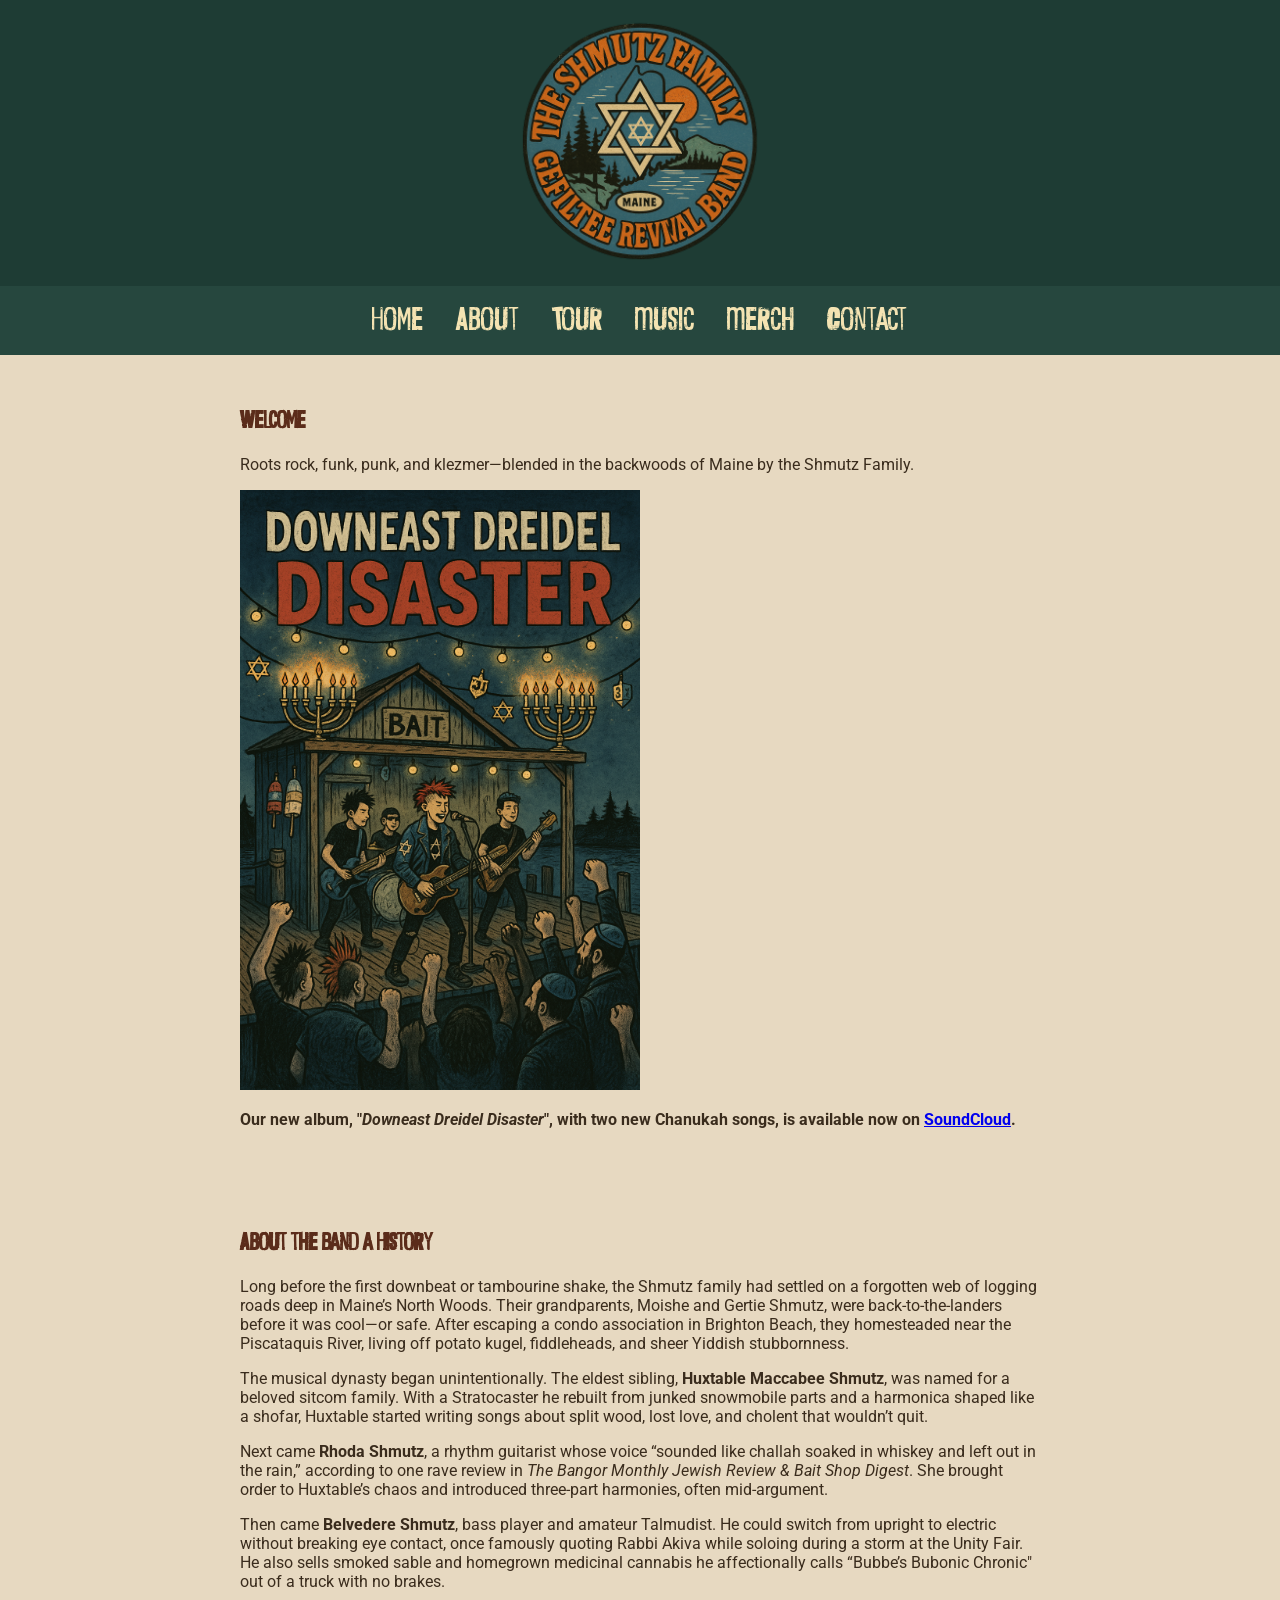
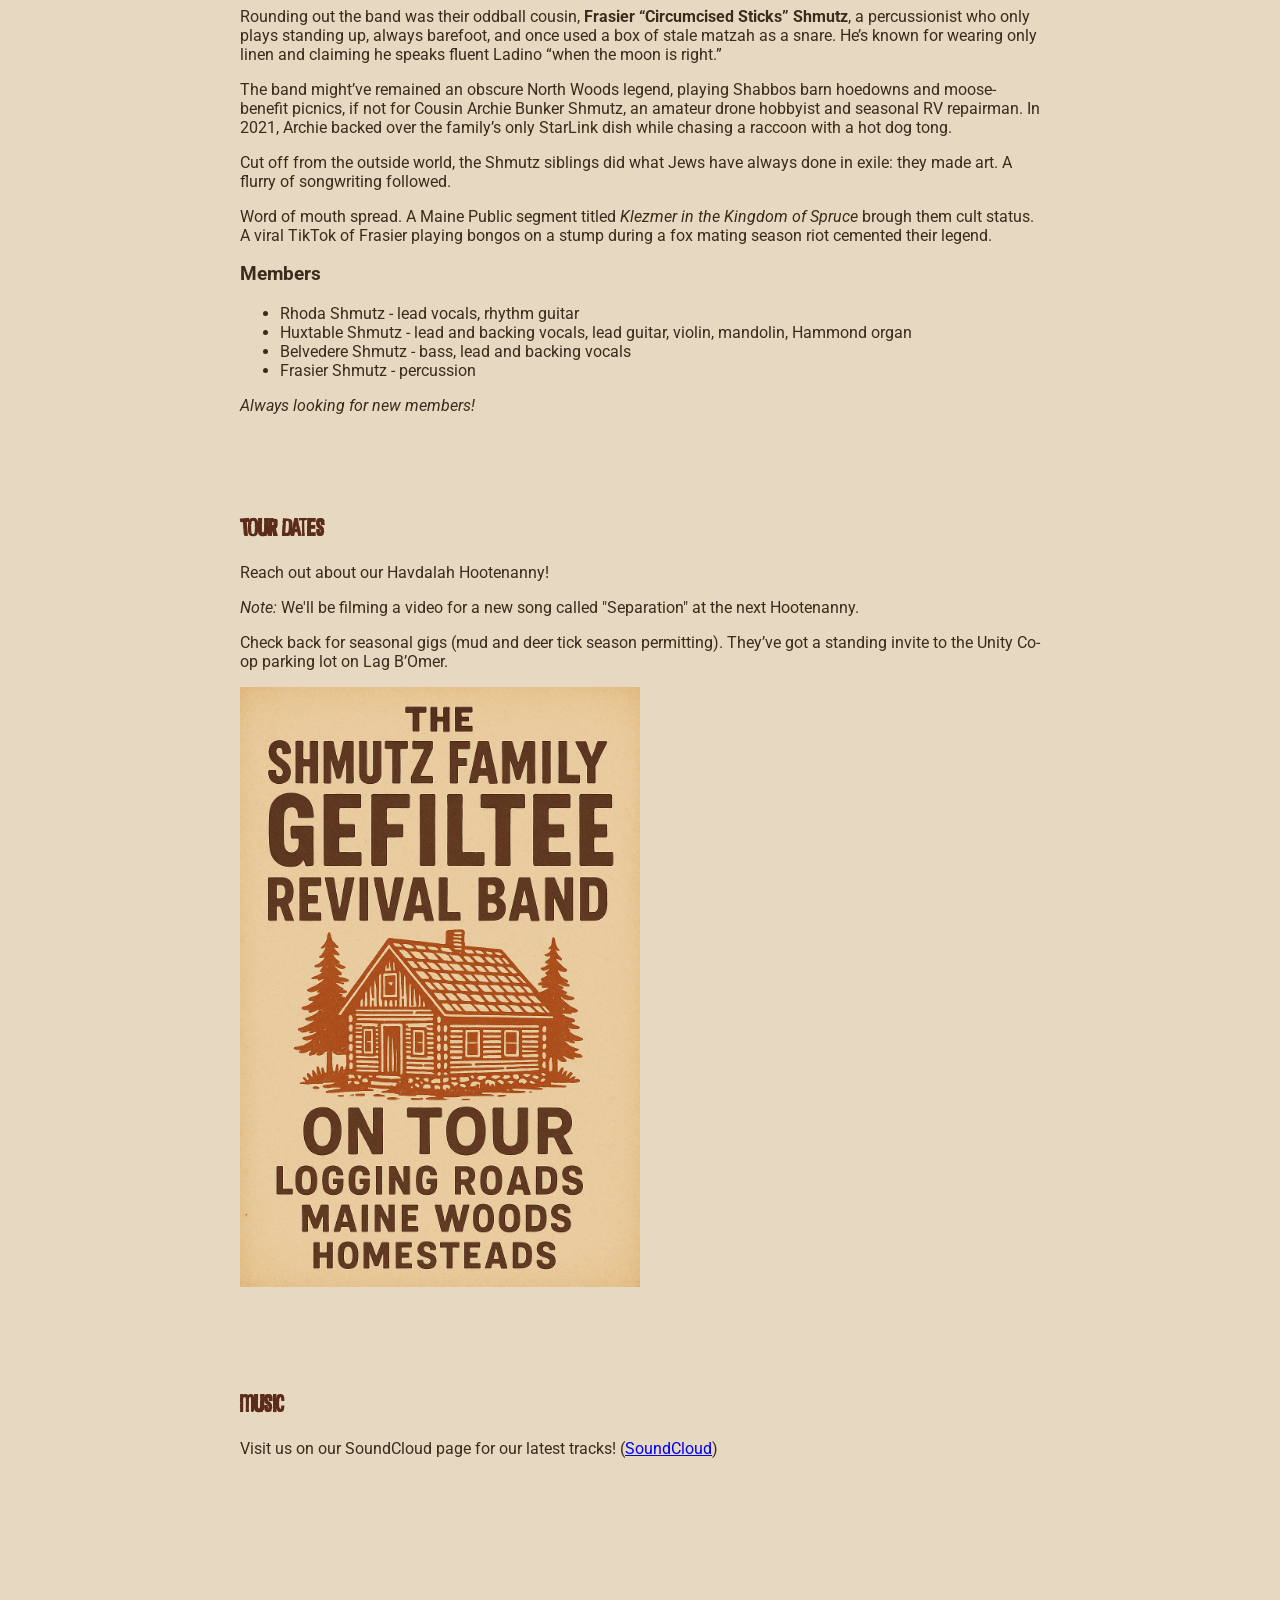
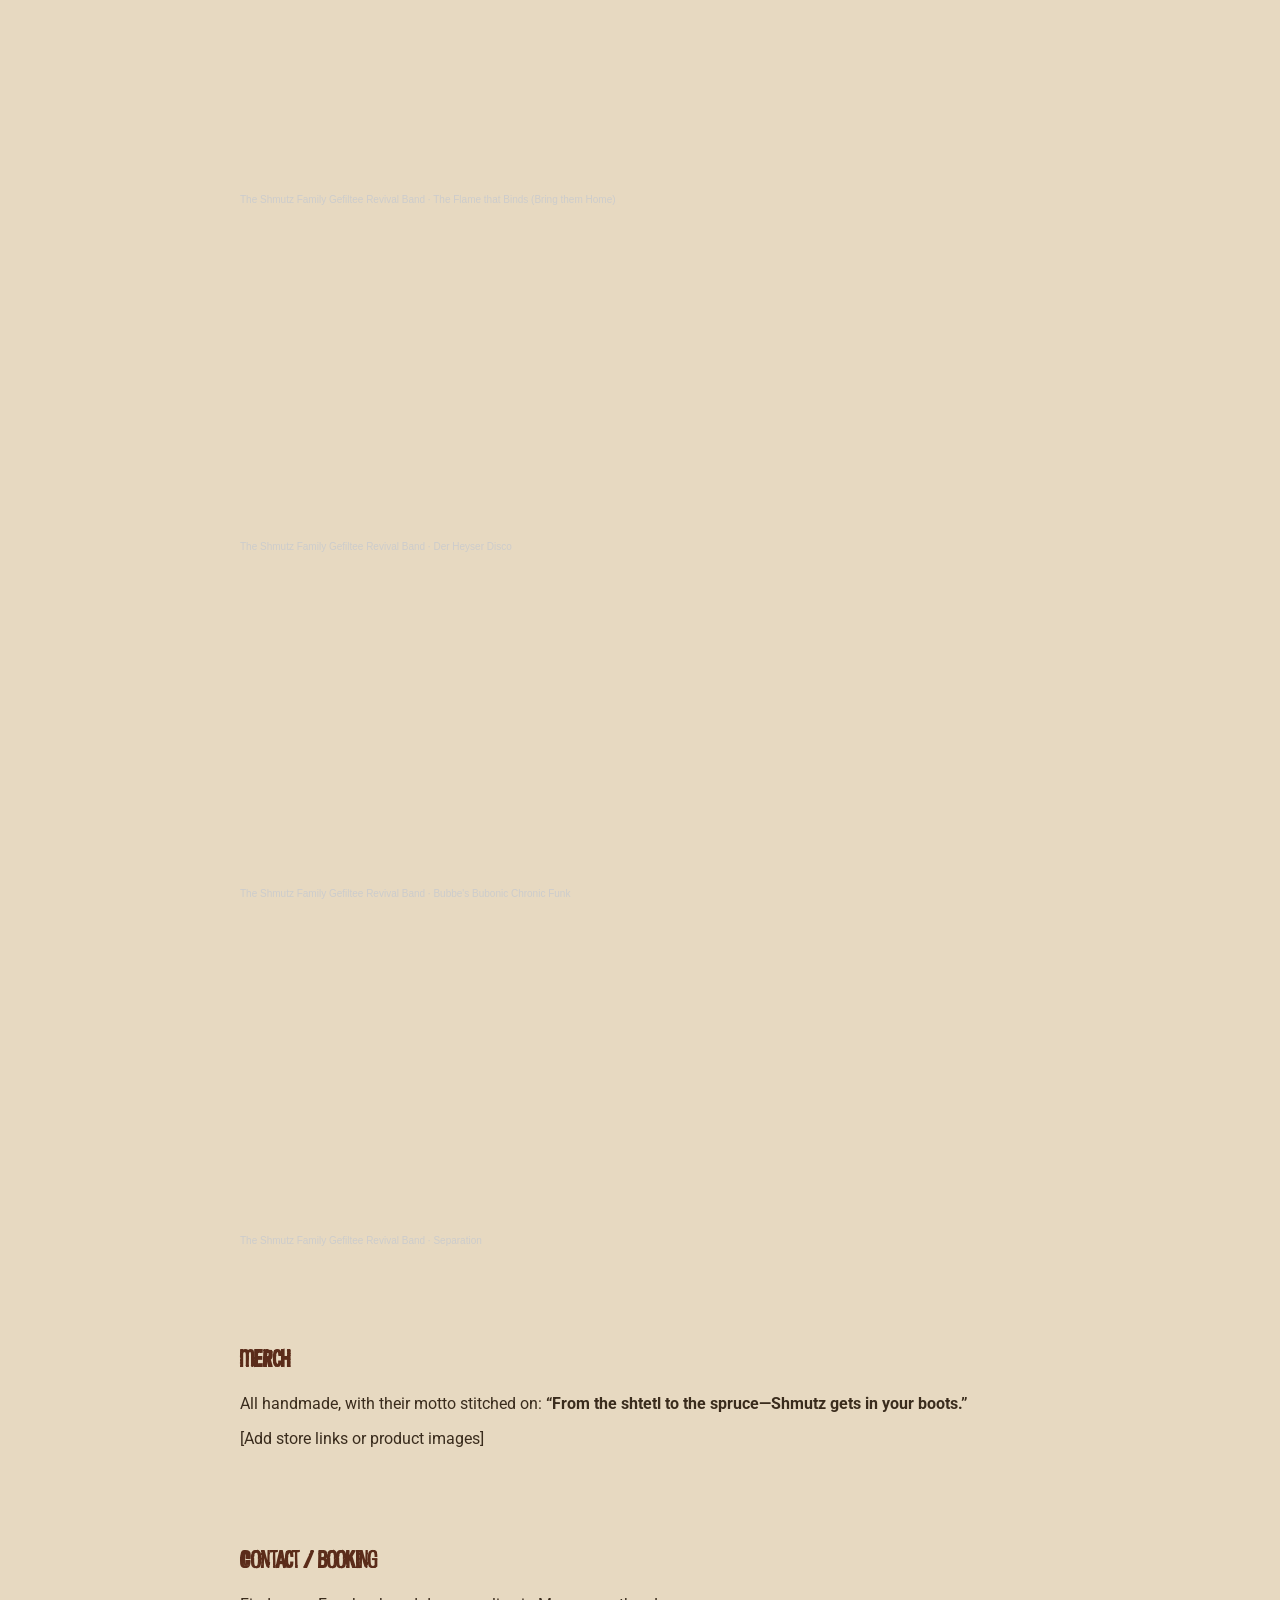
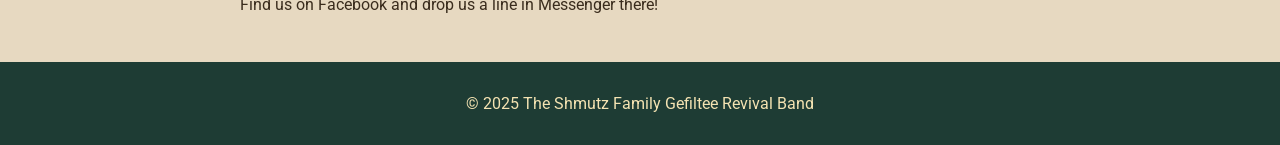
==== commit 4207904f: "changed links" ====
--- a/index.html
+++ b/index.html
@@ -72,7 +72,7 @@
     <h2>Welcome</h2>
     <p>Roots rock, funk, punk, and klezmer—blended in the backwoods of Maine by the Shmutz Family.</p>
     <p><img style="width: 50%;height:auto;" alt="Downeast Dreidel Disaster Album" src="DowneastDreidelDisaster.png" /></p>
-    <p><strong>Our new album, "<em>Downeast Dreidel Disaster</em>", with two new Chanukah songs, is available now on <a href="https://soundcloud.com/the-shmutz-family-gefiltee-revival-band/sets/downeast-dreidel-disaster" target="_blank">SoundCloud</a>.</strong></p>
+    <p><strong>Our new album, "<em>Downeast Dreidel Disaster</em>", with two new Chanukah songs, is available now on <a href="https://soundcloud.com/the-shmutz-revival-band/sets/downeast-dreidel-disaster" target="_blank">SoundCloud</a>.</strong></p>
   </section>
   <section id="about">
     <h2>About the Band a History</h2>
@@ -102,7 +102,7 @@
   </section>
   <section id="music">
     <h2>Music</h2>
-    <p>Visit us on our SoundCloud page for our latest tracks!  (<a href="https://soundcloud.com/the-shmutz-family-gefiltee-revival-band?utm_source=clipboard&utm_medium=text&utm_campaign=social_sharing" target="_blank">https://soundcloud.com/the-shmutz-family-gefiltee-revival-band?utm_source=clipboard&utm_medium=text&utm_campaign=social_sharing</a>)</p>
+    <p>Visit us on our SoundCloud page for our latest tracks!  (<a href="https://soundcloud.com/the-shmutz-revival-band?utm_source=clipboard&utm_medium=text&utm_campaign=social_sharing" target="_blank">SoundCloud</a>)</p>
     <p><iframe width="100%" height="300" scrolling="no" frameborder="no" allow="autoplay" src="https://w.soundcloud.com/player/?url=https%3A//api.soundcloud.com/tracks/2131174746&color=%23ff5500&auto_play=false&hide_related=false&show_comments=true&show_user=true&show_reposts=false&show_teaser=true&visual=true"></iframe><div style="font-size: 10px; color: #cccccc;line-break: anywhere;word-break: normal;overflow: hidden;white-space: nowrap;text-overflow: ellipsis; font-family: Interstate,Lucida Grande,Lucida Sans Unicode,Lucida Sans,Garuda,Verdana,Tahoma,sans-serif;font-weight: 100;"><a href="https://soundcloud.com/the-shmutz-family-gefiltee-revival-band" title="The Shmutz Family Gefiltee Revival Band" target="_blank" style="color: #cccccc; text-decoration: none;">The Shmutz Family Gefiltee Revival Band</a> · <a href="https://soundcloud.com/the-shmutz-family-gefiltee-revival-band/the-flame-that-binds-bring-them-home" title="The Flame that Binds (Bring them Home)" target="_blank" style="color: #cccccc; text-decoration: none;">The Flame that Binds (Bring them Home)</a></div></p>
     <p><iframe width="100%" height="300" scrolling="no" frameborder="no" allow="autoplay" src="https://w.soundcloud.com/player/?url=https%3A//api.soundcloud.com/tracks/2135405328&color=%23ff5500&auto_play=false&hide_related=false&show_comments=true&show_user=true&show_reposts=false&show_teaser=true&visual=true"></iframe><div style="font-size: 10px; color: #cccccc;line-break: anywhere;word-break: normal;overflow: hidden;white-space: nowrap;text-overflow: ellipsis; font-family: Interstate,Lucida Grande,Lucida Sans Unicode,Lucida Sans,Garuda,Verdana,Tahoma,sans-serif;font-weight: 100;"><a href="https://soundcloud.com/the-shmutz-family-gefiltee-revival-band" title="The Shmutz Family Gefiltee Revival Band" target="_blank" style="color: #cccccc; text-decoration: none;">The Shmutz Family Gefiltee Revival Band</a> · <a href="https://soundcloud.com/the-shmutz-family-gefiltee-revival-band/der-heyser-disco" title="Der Heyser Disco" target="_blank" style="color: #cccccc; text-decoration: none;">Der Heyser Disco</a></div></p>
     <p><iframe width="100%" height="300" scrolling="no" frameborder="no" allow="autoplay" src="https://w.soundcloud.com/player/?url=https%3A//api.soundcloud.com/tracks/2150192916&color=%23ff5500&auto_play=false&hide_related=false&show_comments=true&show_user=true&show_reposts=false&show_teaser=true&visual=true"></iframe><div style="font-size: 10px; color: #cccccc;line-break: anywhere;word-break: normal;overflow: hidden;white-space: nowrap;text-overflow: ellipsis; font-family: Interstate,Lucida Grande,Lucida Sans Unicode,Lucida Sans,Garuda,Verdana,Tahoma,sans-serif;font-weight: 100;"><a href="https://soundcloud.com/the-shmutz-family-gefiltee-revival-band" title="The Shmutz Family Gefiltee Revival Band" target="_blank" style="color: #cccccc; text-decoration: none;">The Shmutz Family Gefiltee Revival Band</a> · <a href="https://soundcloud.com/the-shmutz-family-gefiltee-revival-band/bubbes-bubonic-chronic-funk" title="Bubbe&#x27;s Bubonic Chronic Funk" target="_blank" style="color: #cccccc; text-decoration: none;">Bubbe&#x27;s Bubonic Chronic Funk</a></div></p>
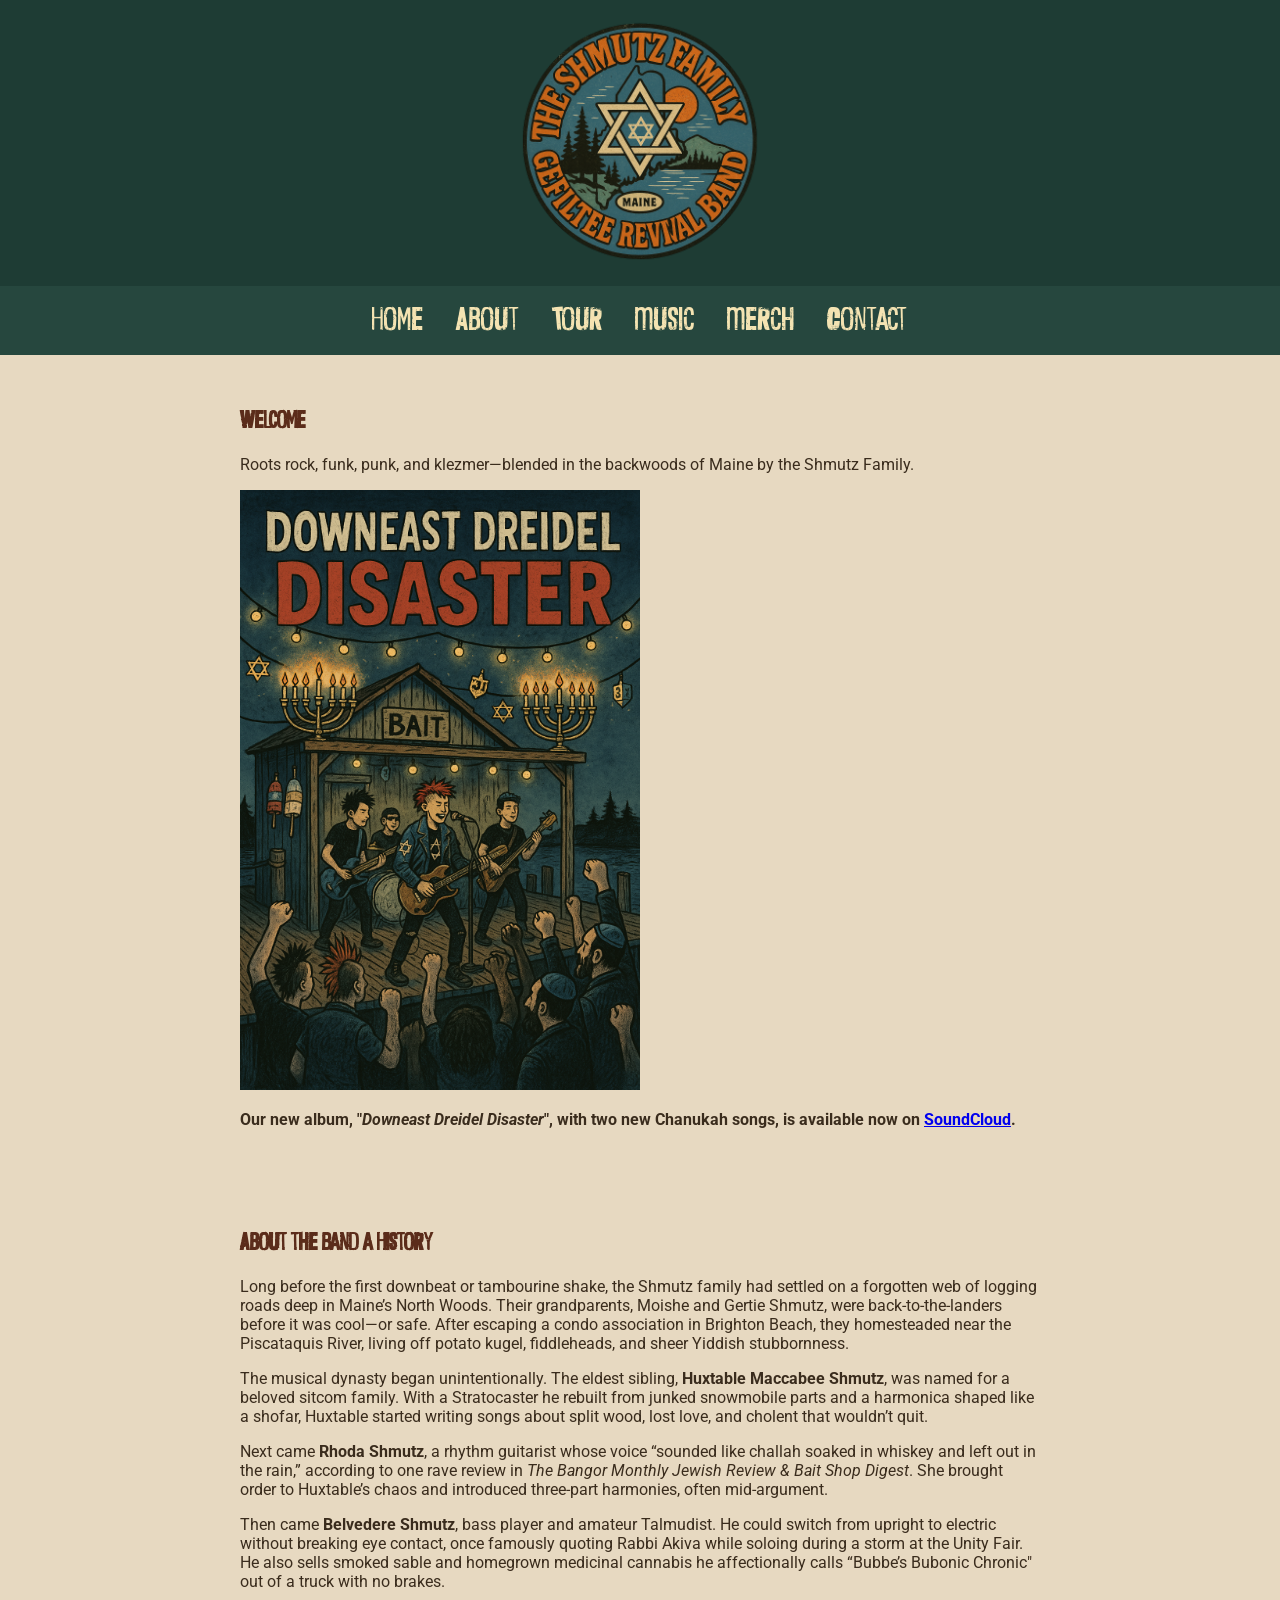
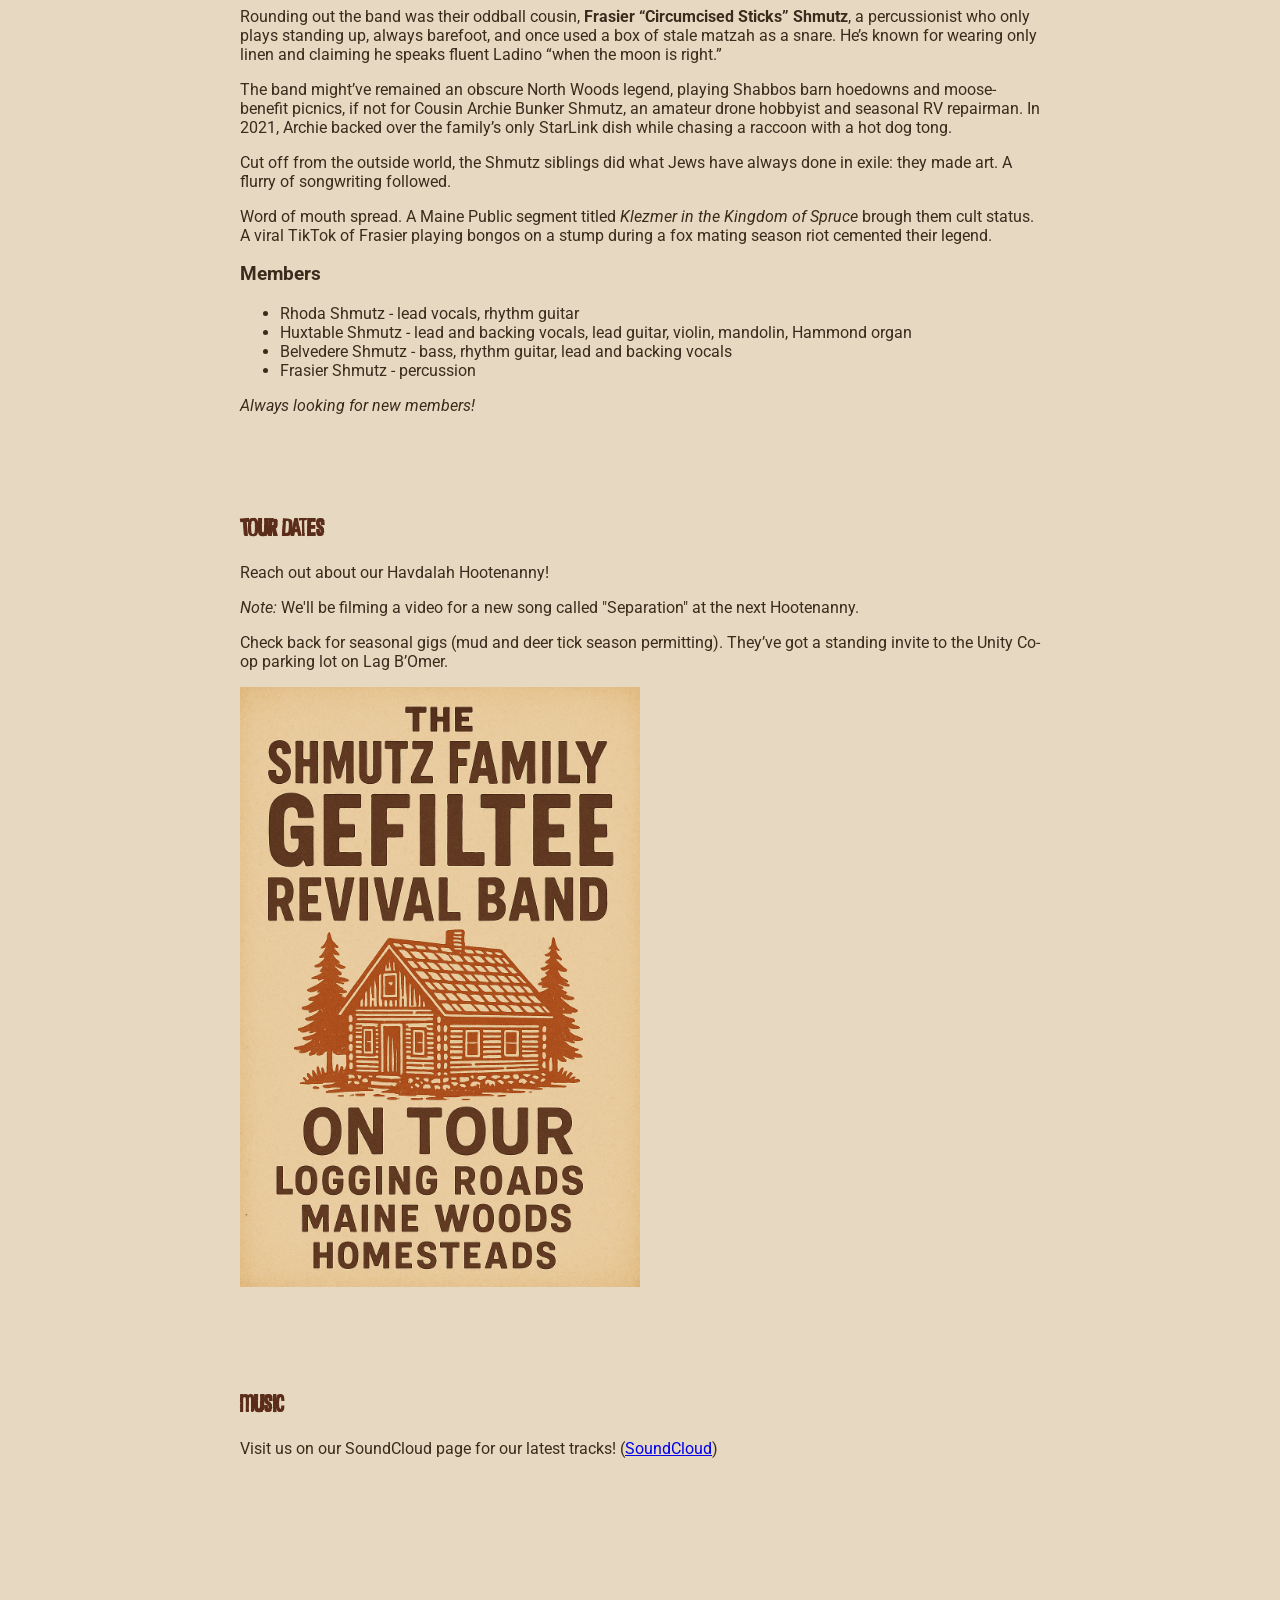
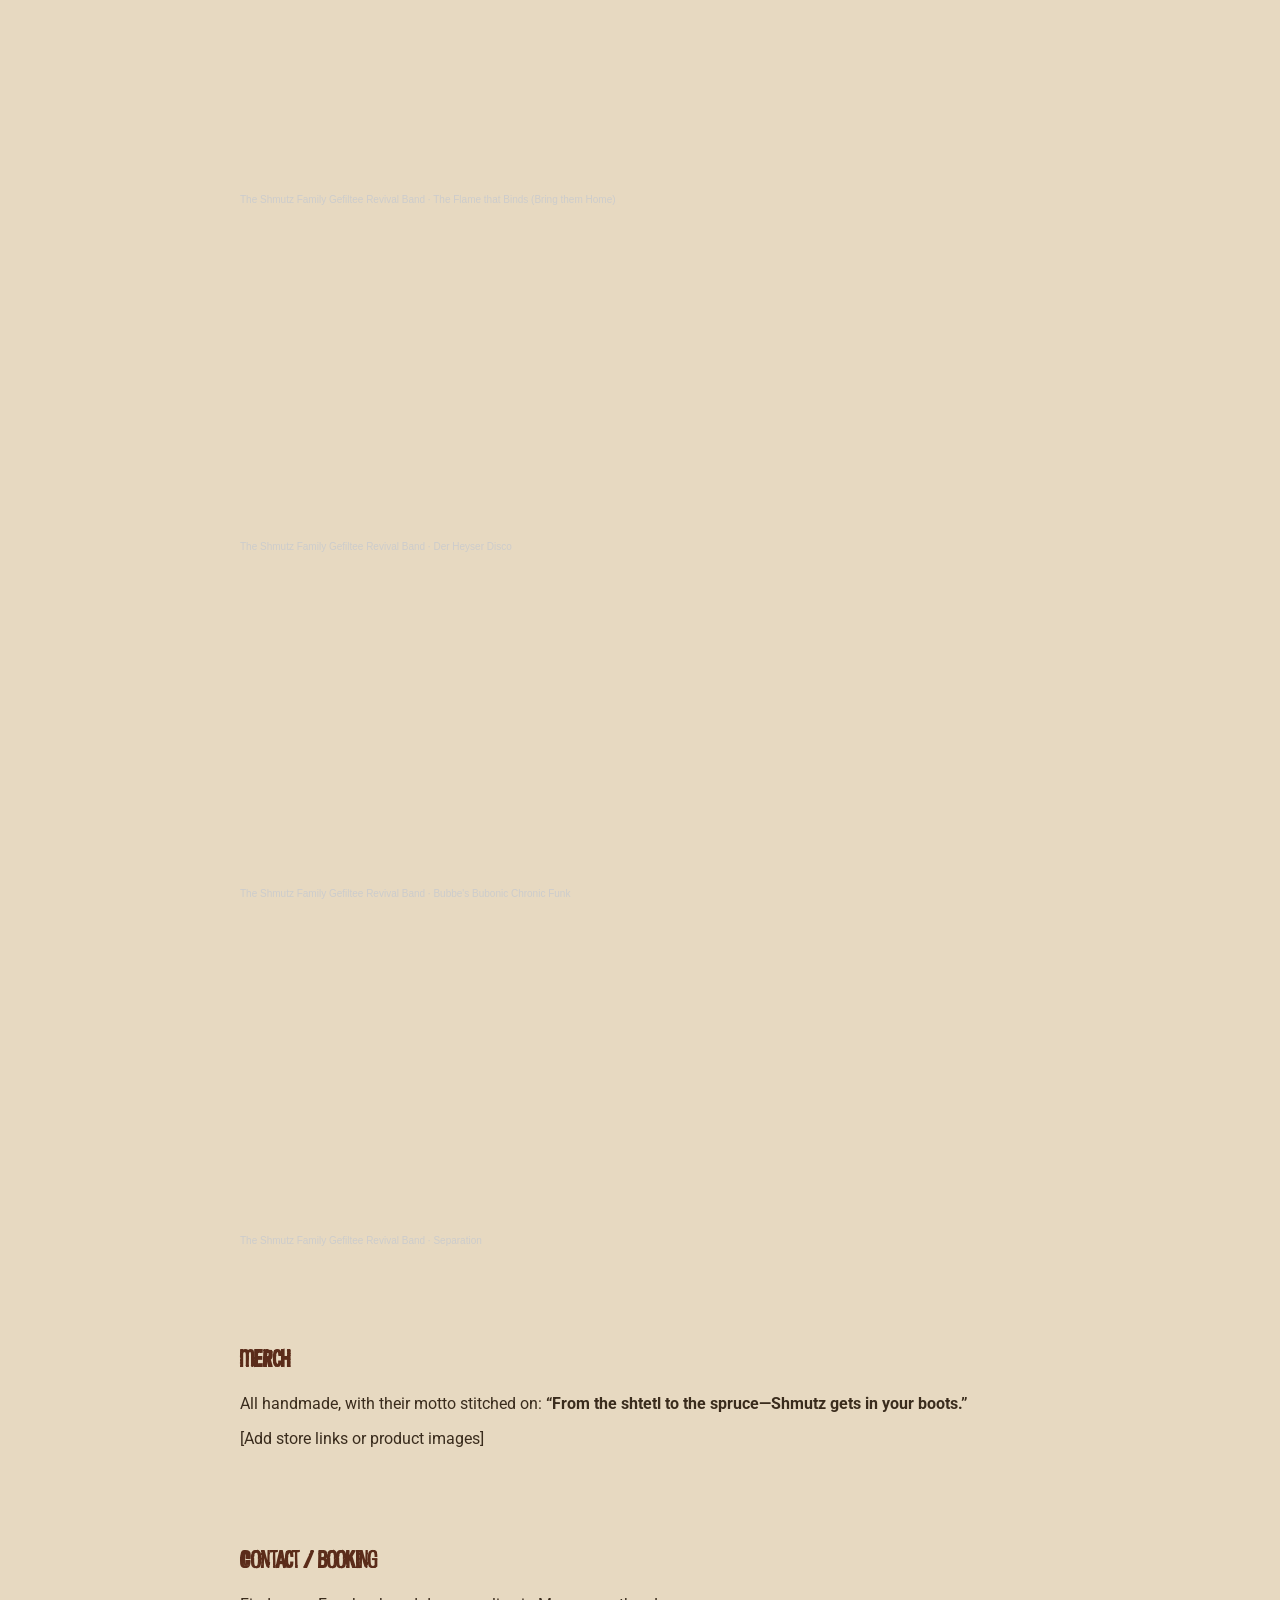
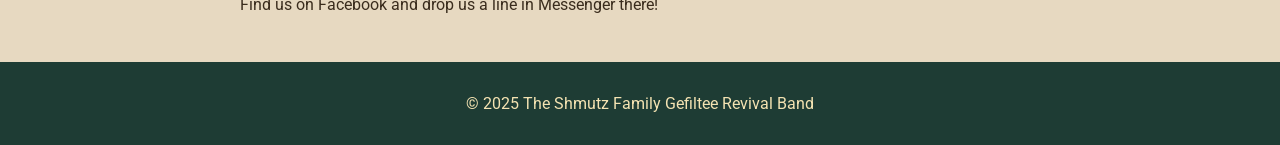
==== commit 6d6e86f1: "updating band description" ====
--- a/index.html
+++ b/index.html
@@ -88,7 +88,7 @@
     <ul>
       <li>Rhoda Shmutz - lead vocals, rhythm guitar</li>
       <li>Huxtable Shmutz - lead and backing vocals, lead guitar, violin, mandolin, Hammond organ</li>
-      <li>Belvedere Shmutz - bass, lead and backing vocals</li>
+      <li>Belvedere Shmutz - bass, rhythm guitar, lead and backing vocals</li>
       <li>Frasier Shmutz - percussion</li>
     </ul>
     <p><em>Always looking for new members!</em></p>
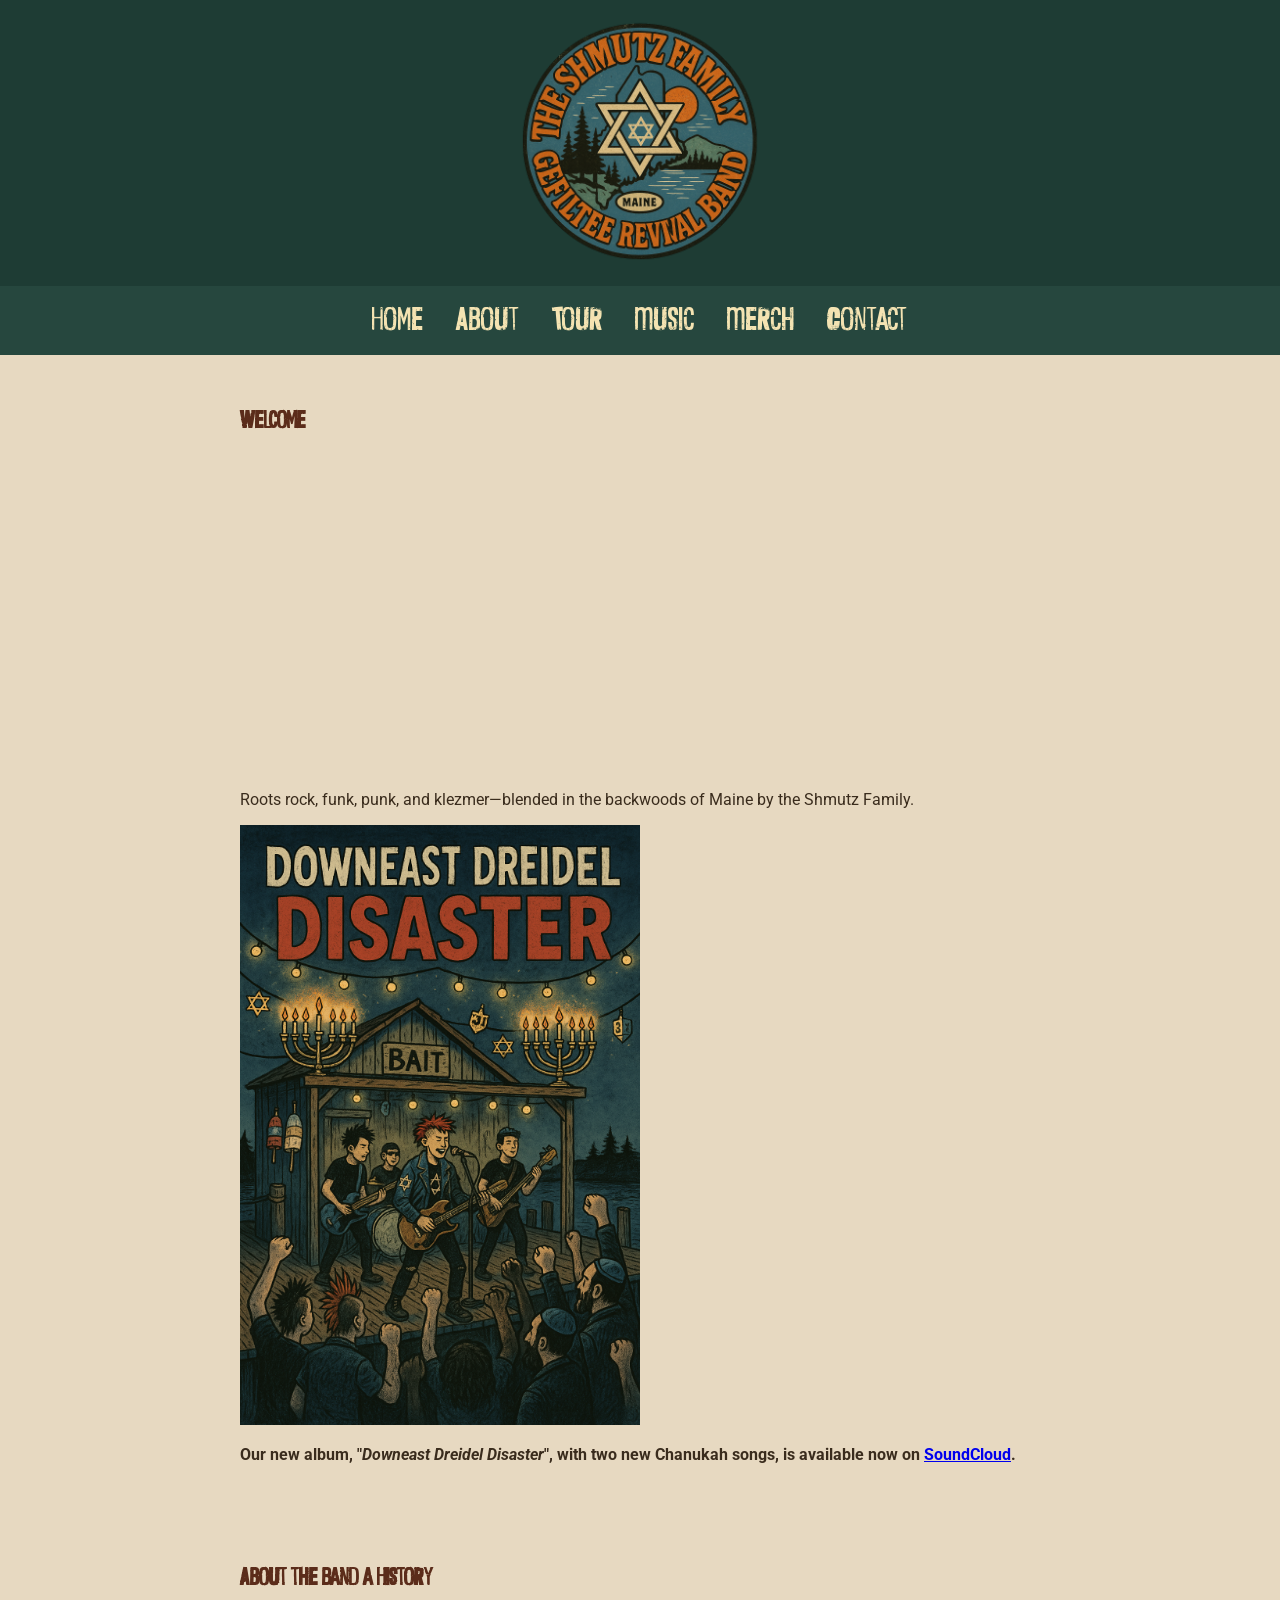
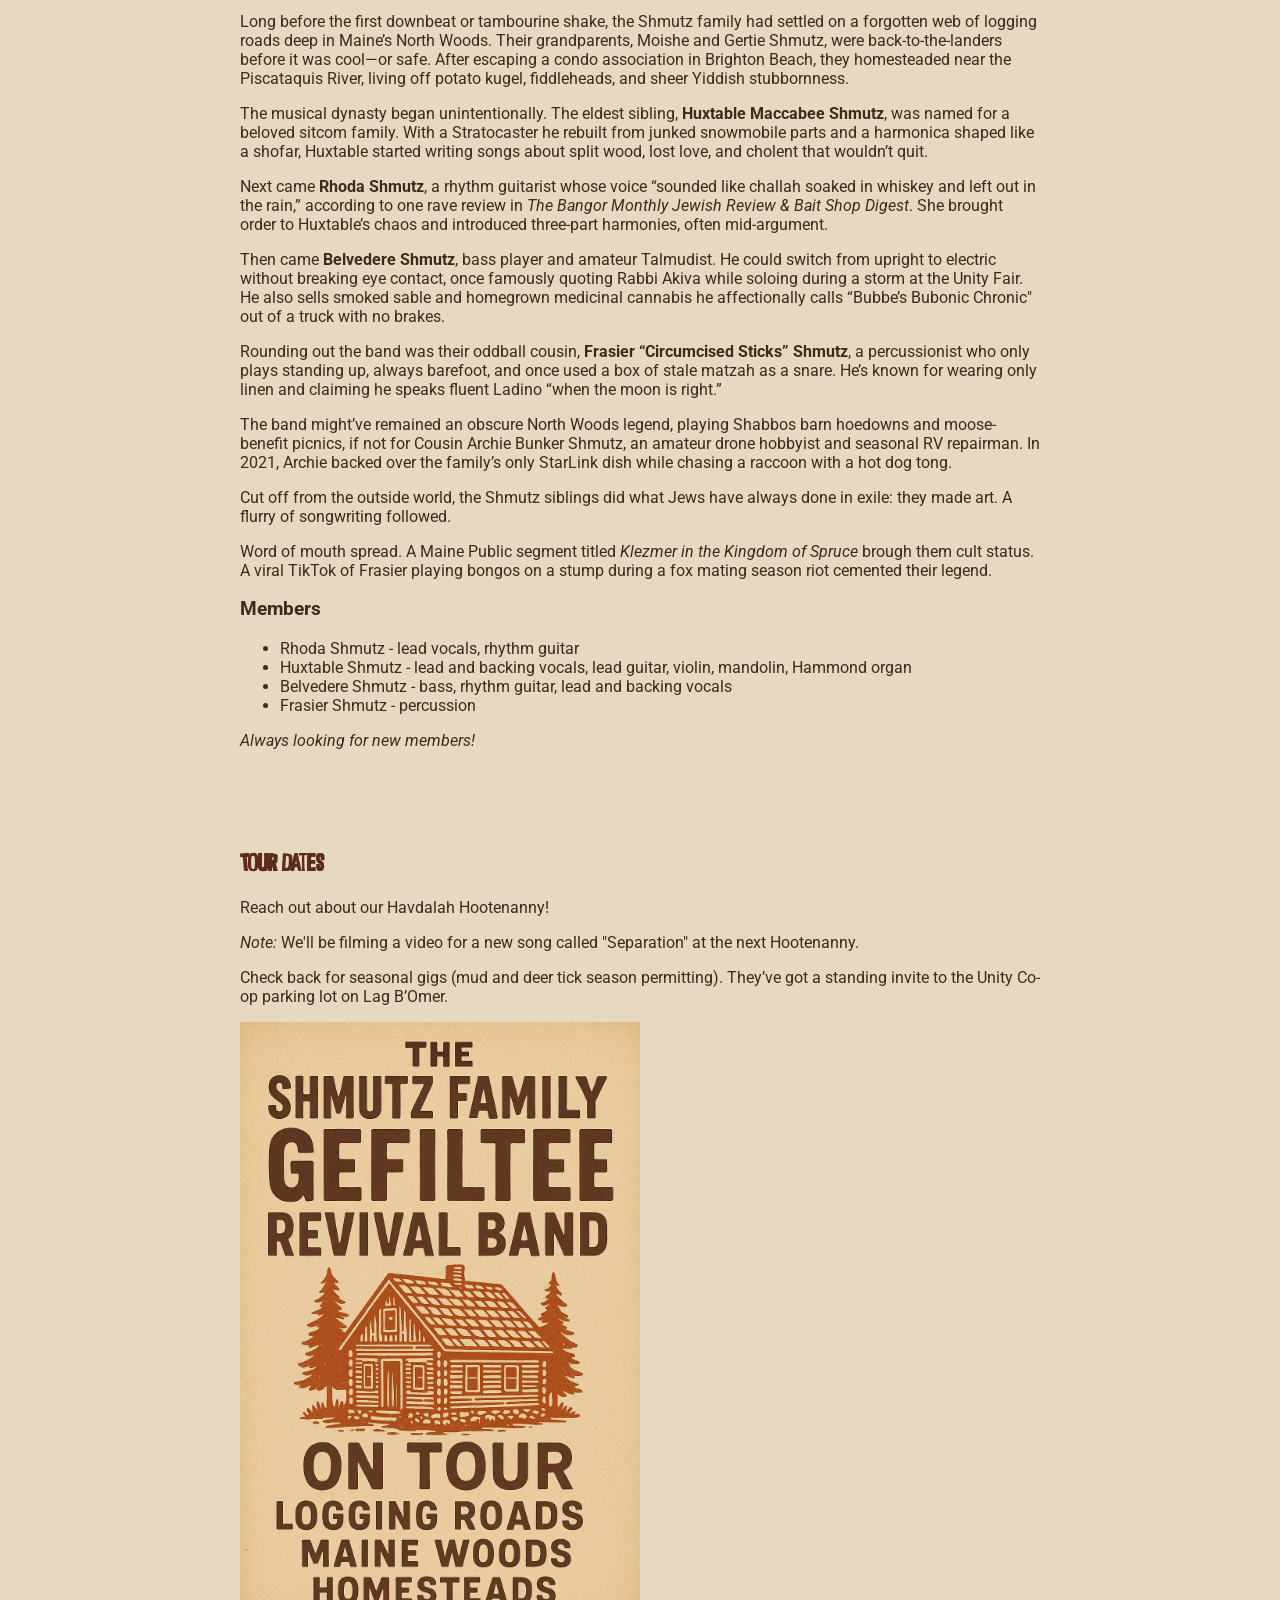
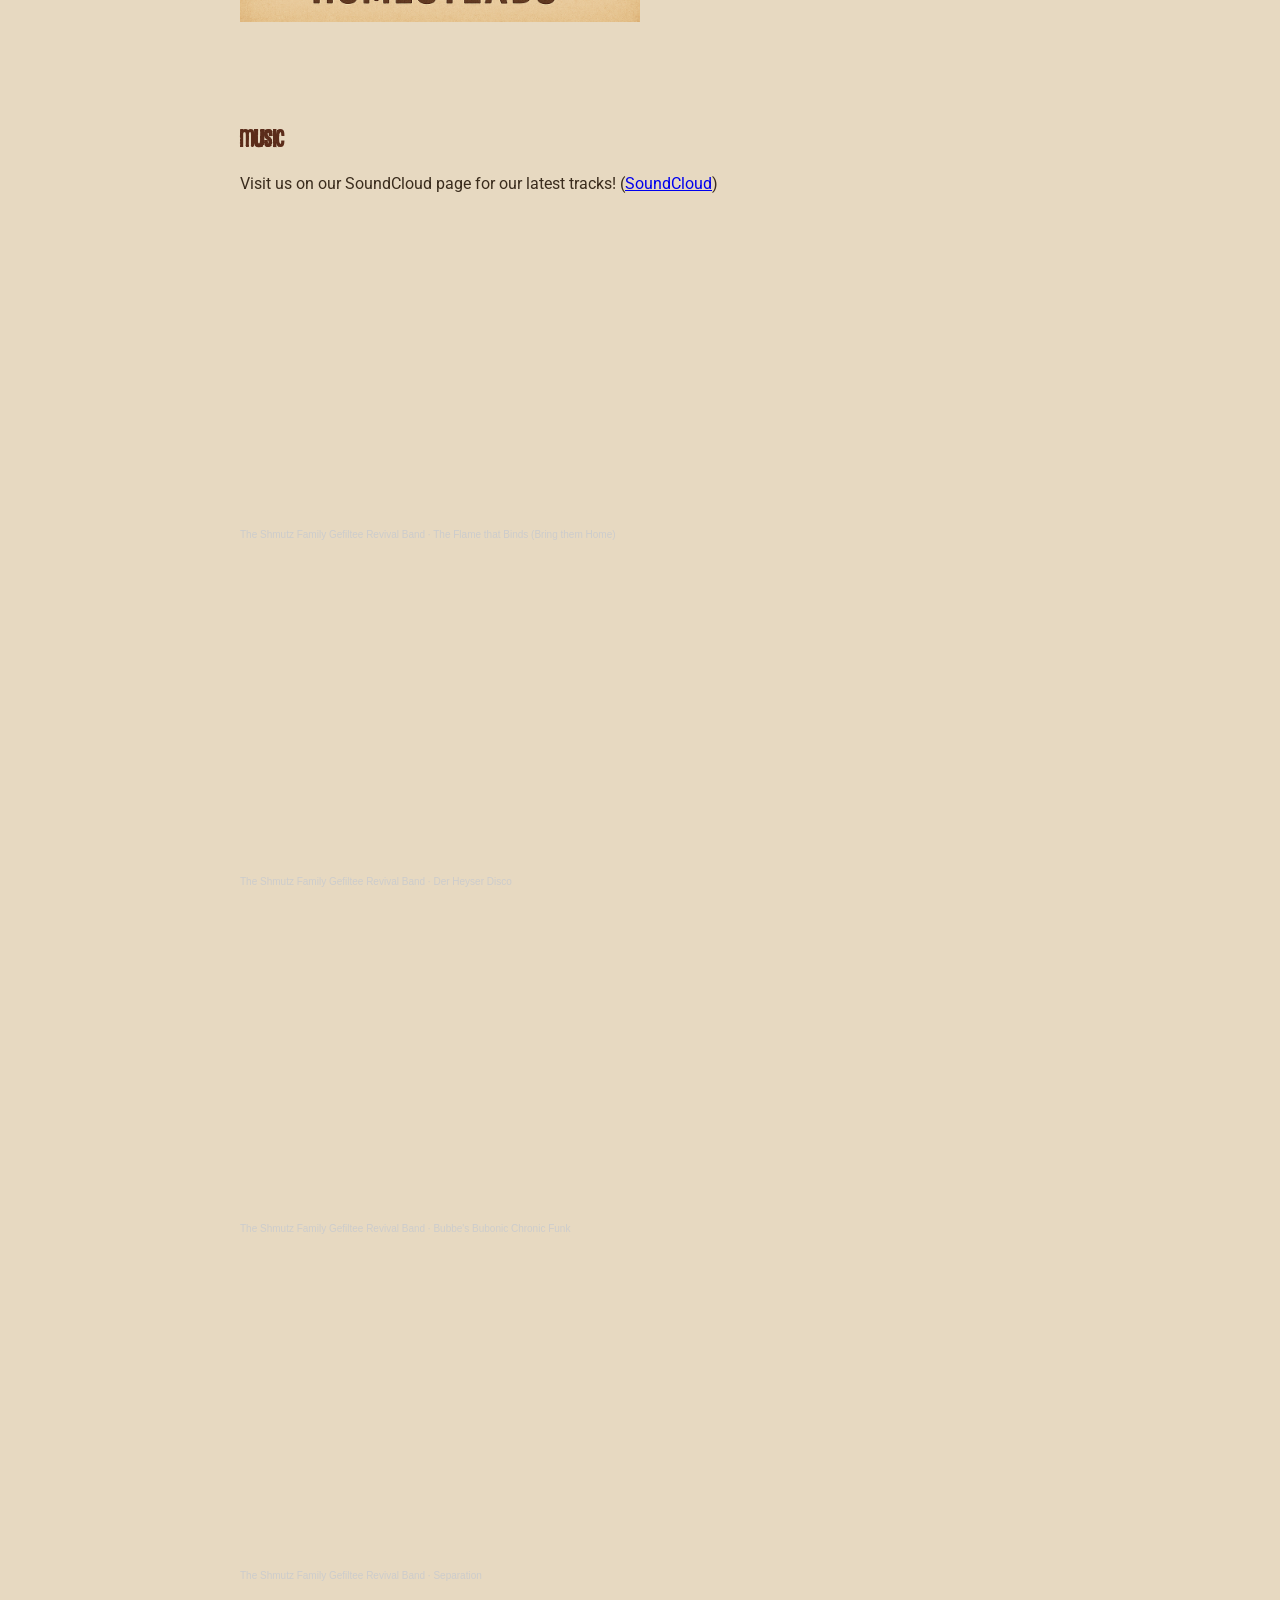
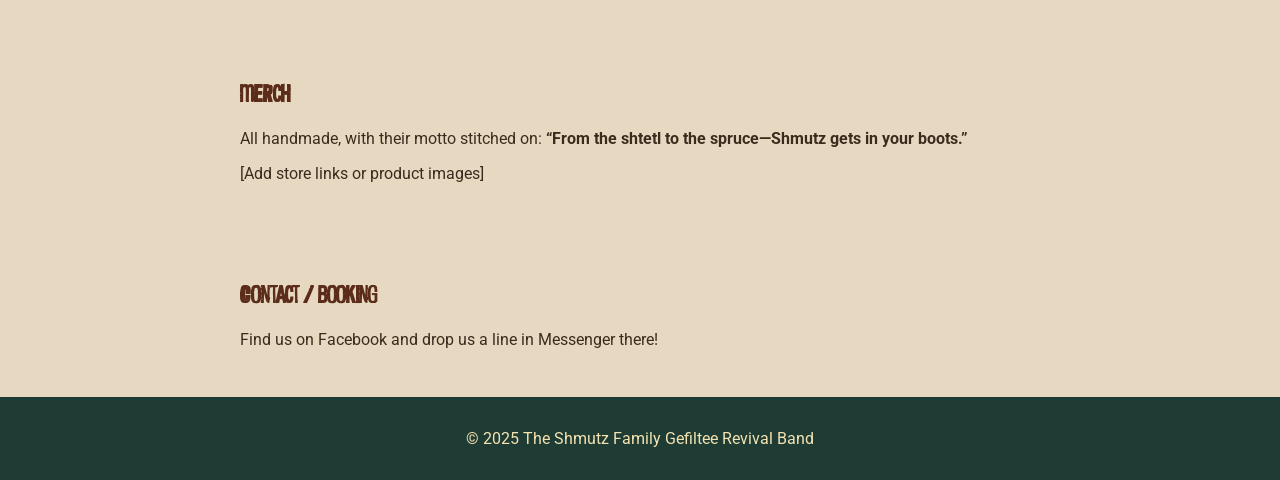
==== commit 8e61ad3a: "adding our video" ====
--- a/index.html
+++ b/index.html
@@ -70,6 +70,7 @@
   </nav>
   <section id="home">
     <h2>Welcome</h2>
+    <p><iframe width="560" height="315" src="https://www.youtube.com/embed/YasauBbz3sc?si=9uU7ce7KDjUshU8y" title="YouTube video player" frameborder="0" allow="accelerometer; autoplay; clipboard-write; encrypted-media; gyroscope; picture-in-picture; web-share" referrerpolicy="strict-origin-when-cross-origin" allowfullscreen></iframe></p>
     <p>Roots rock, funk, punk, and klezmer—blended in the backwoods of Maine by the Shmutz Family.</p>
     <p><img style="width: 50%;height:auto;" alt="Downeast Dreidel Disaster Album" src="DowneastDreidelDisaster.png" /></p>
     <p><strong>Our new album, "<em>Downeast Dreidel Disaster</em>", with two new Chanukah songs, is available now on <a href="https://soundcloud.com/the-shmutz-revival-band/sets/downeast-dreidel-disaster" target="_blank">SoundCloud</a>.</strong></p>
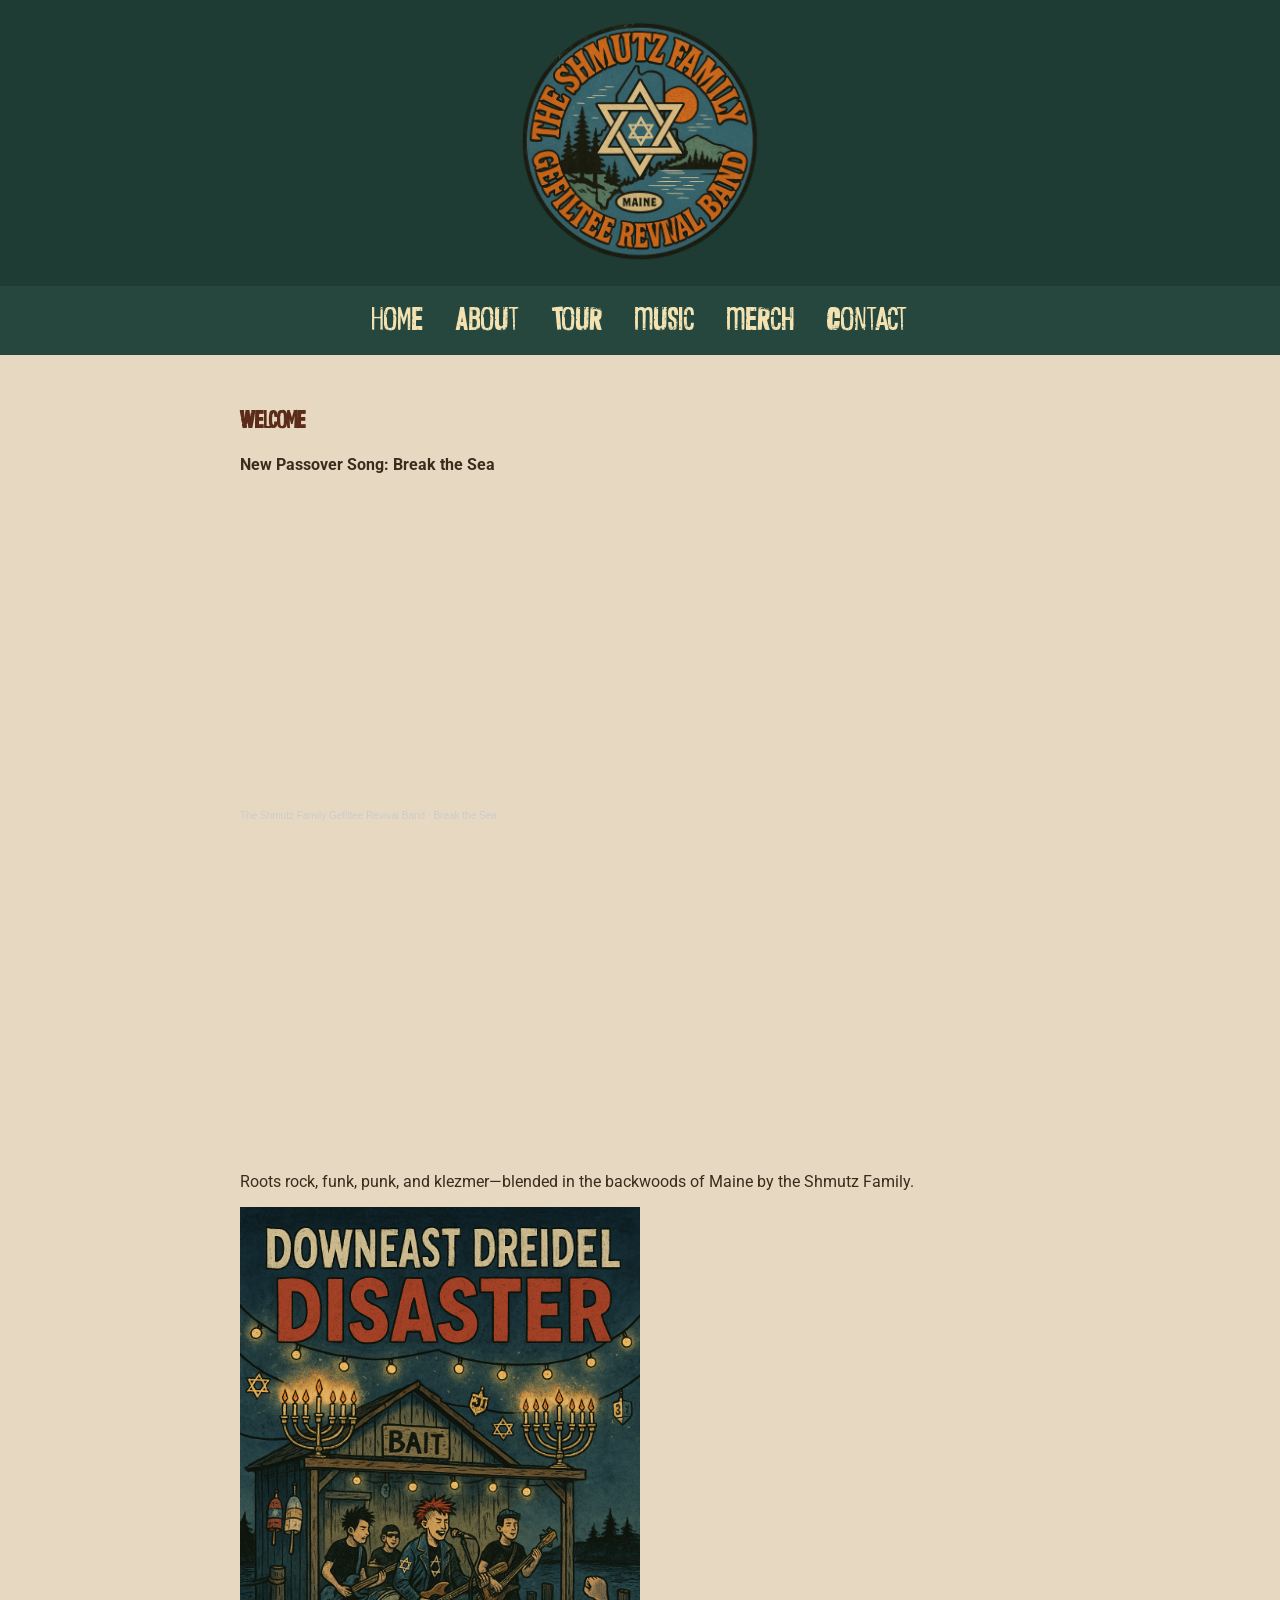
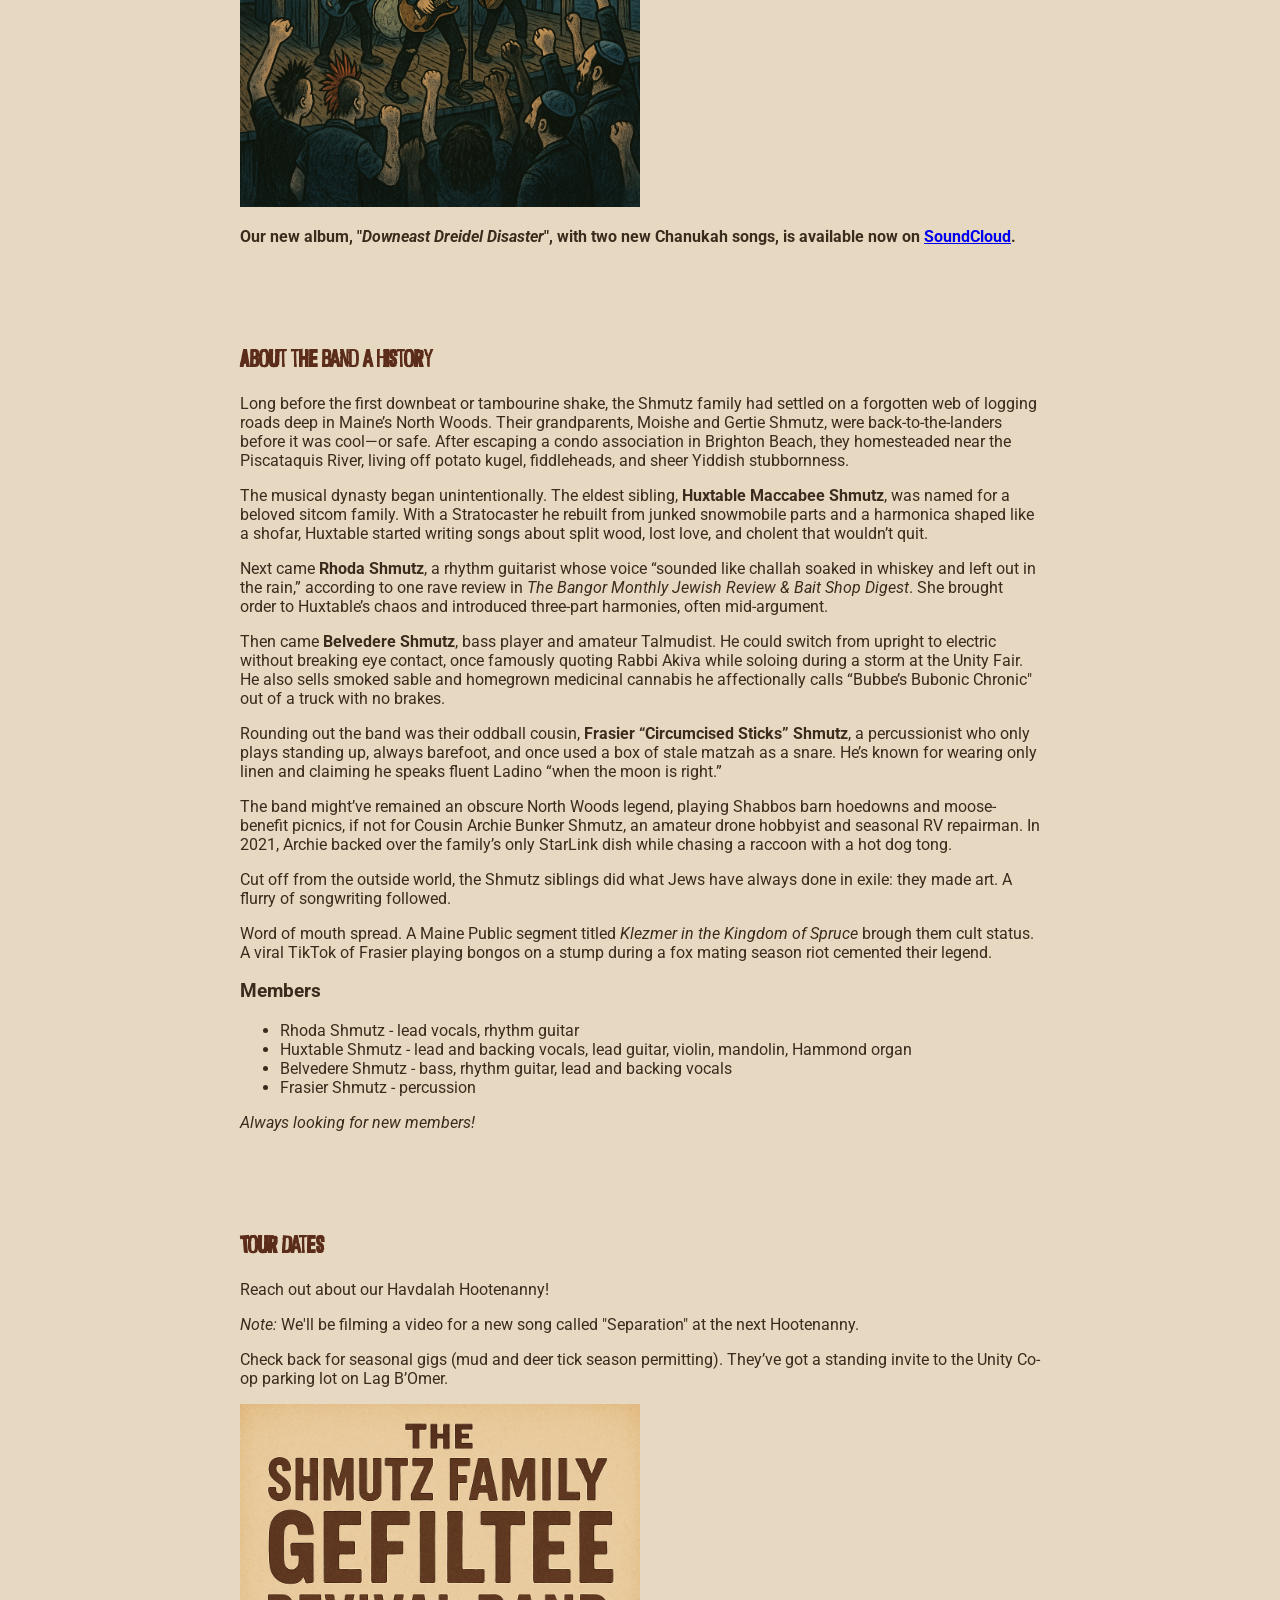
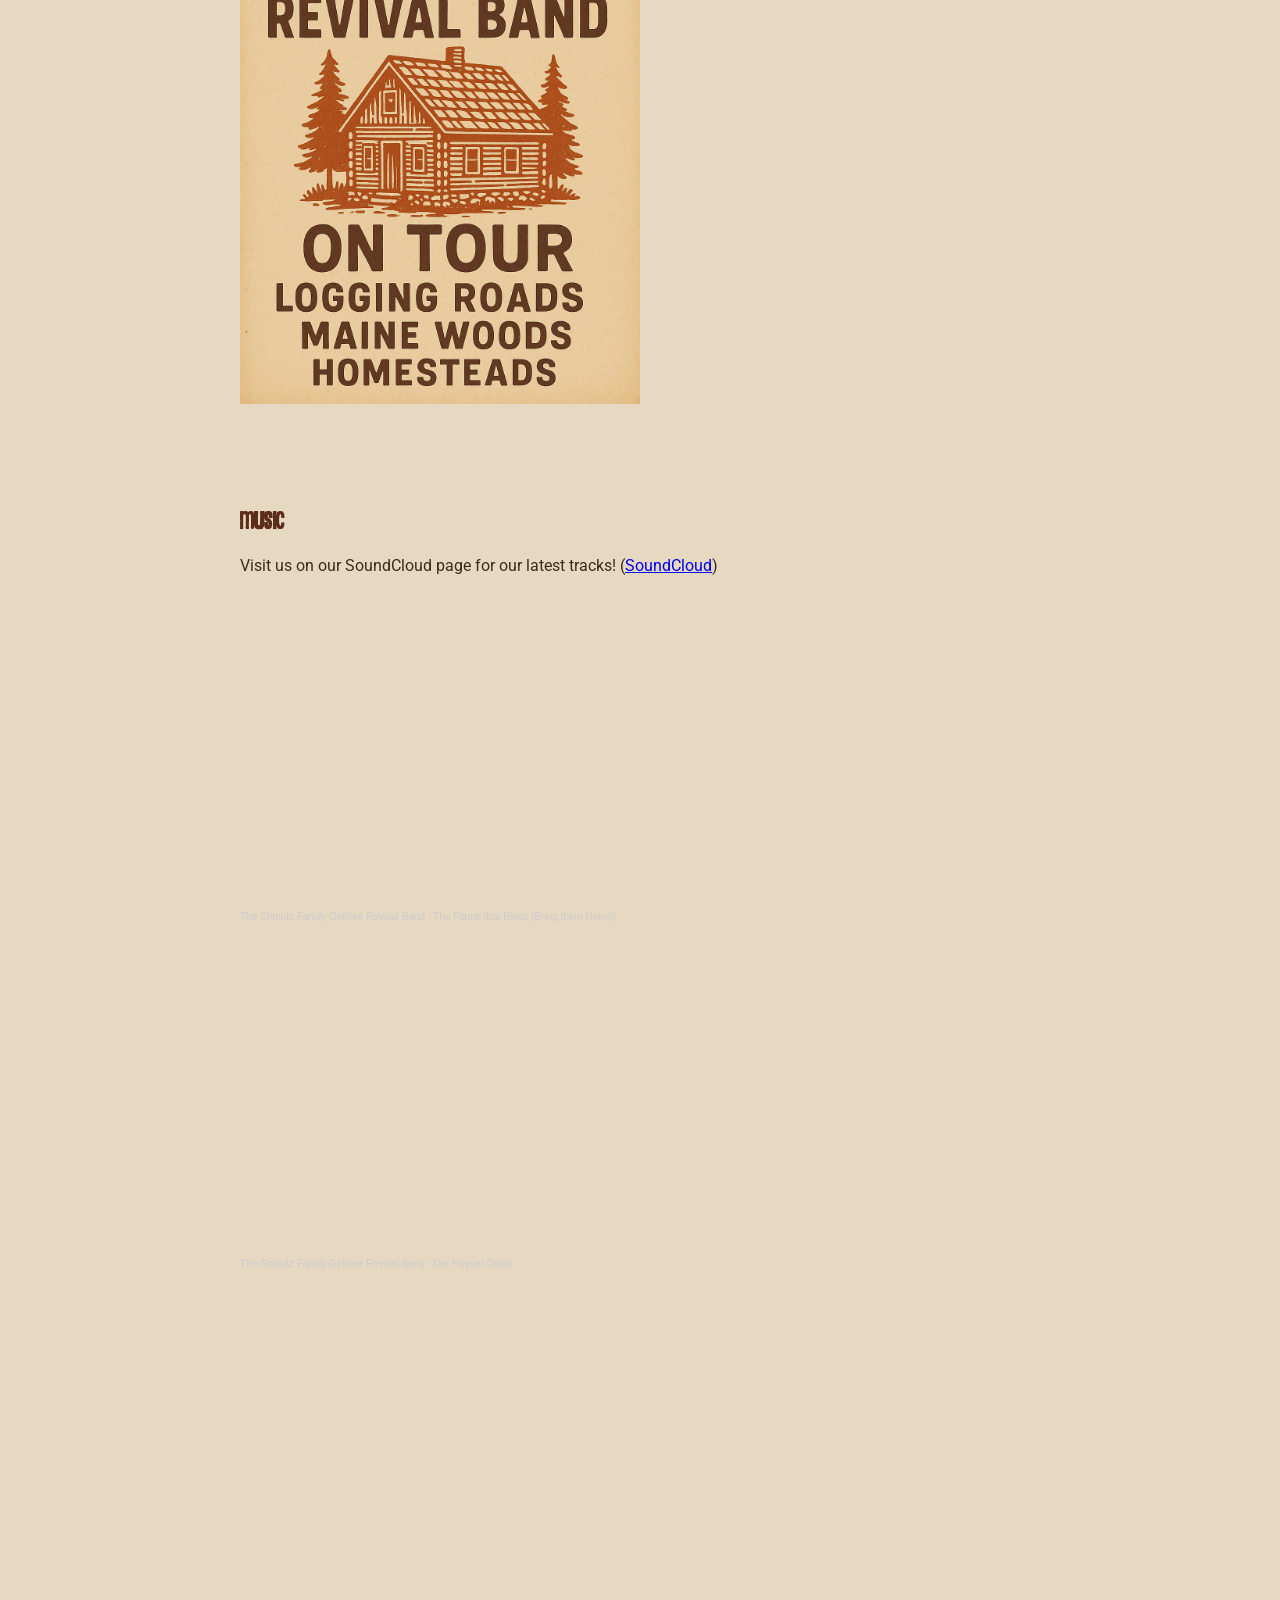
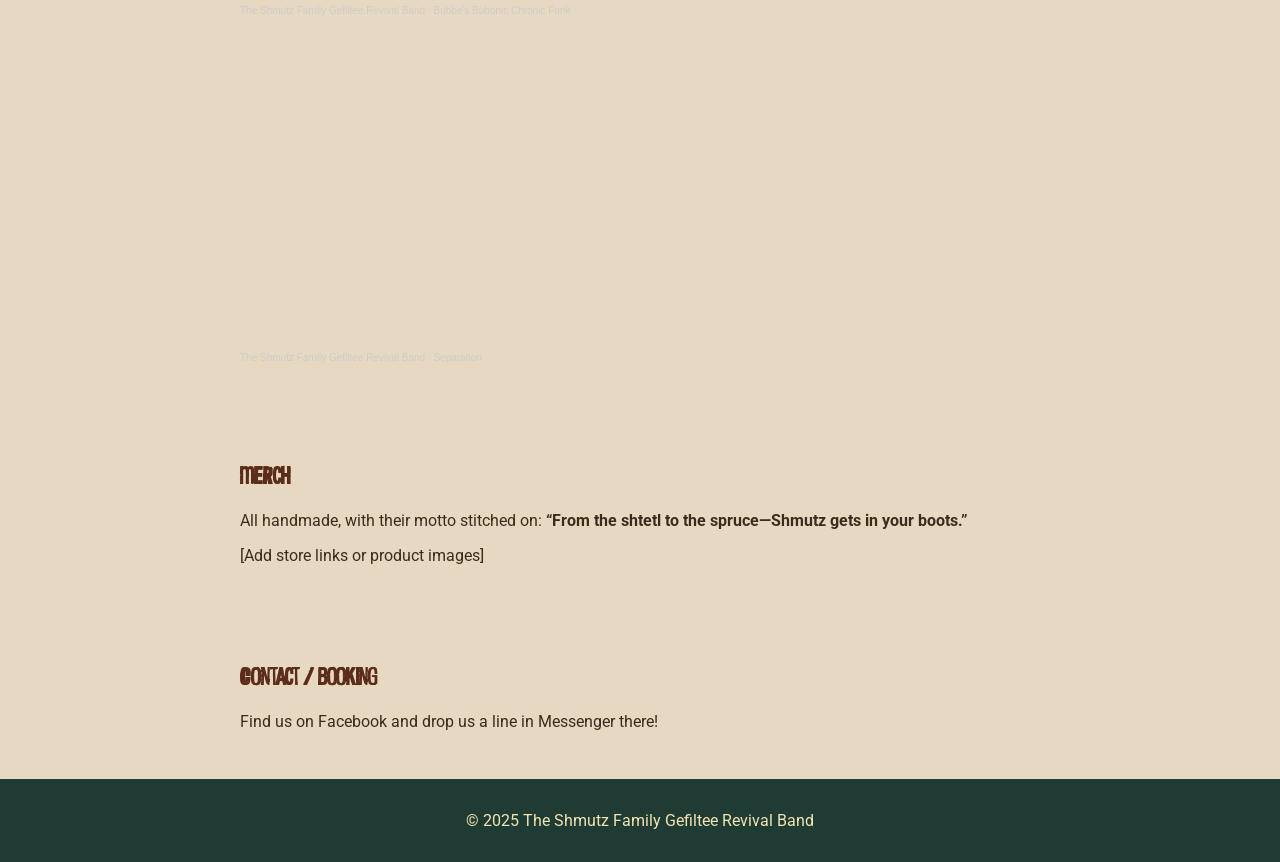
==== commit d49a4559: "adding new song" ====
--- a/index.html
+++ b/index.html
@@ -70,6 +70,8 @@
   </nav>
   <section id="home">
     <h2>Welcome</h2>
+    <p><strong>New Passover Song: Break the Sea</strong></p>
+    <p><iframe width="100%" height="300" scrolling="no" frameborder="no" allow="autoplay" src="https://w.soundcloud.com/player/?url=https%3A//api.soundcloud.com/tracks/soundcloud%253Atracks%253A2293010897&color=%23ff5500&auto_play=false&hide_related=false&show_comments=true&show_user=true&show_reposts=false&show_teaser=true&visual=true"></iframe><div style="font-size: 10px; color: #cccccc;line-break: anywhere;word-break: normal;overflow: hidden;white-space: nowrap;text-overflow: ellipsis; font-family: Interstate,Lucida Grande,Lucida Sans Unicode,Lucida Sans,Garuda,Verdana,Tahoma,sans-serif;font-weight: 100;"><a href="https://soundcloud.com/the-shmutz-revival-band" title="The Shmutz Family Gefiltee Revival Band" target="_blank" style="color: #cccccc; text-decoration: none;">The Shmutz Family Gefiltee Revival Band</a> · <a href="https://soundcloud.com/the-shmutz-revival-band/break-the-sea" title="Break the Sea" target="_blank" style="color: #cccccc; text-decoration: none;">Break the Sea</a></div></p>
     <p><iframe width="560" height="315" src="https://www.youtube.com/embed/YasauBbz3sc?si=9uU7ce7KDjUshU8y" title="YouTube video player" frameborder="0" allow="accelerometer; autoplay; clipboard-write; encrypted-media; gyroscope; picture-in-picture; web-share" referrerpolicy="strict-origin-when-cross-origin" allowfullscreen></iframe></p>
     <p>Roots rock, funk, punk, and klezmer—blended in the backwoods of Maine by the Shmutz Family.</p>
     <p><img style="width: 50%;height:auto;" alt="Downeast Dreidel Disaster Album" src="DowneastDreidelDisaster.png" /></p>
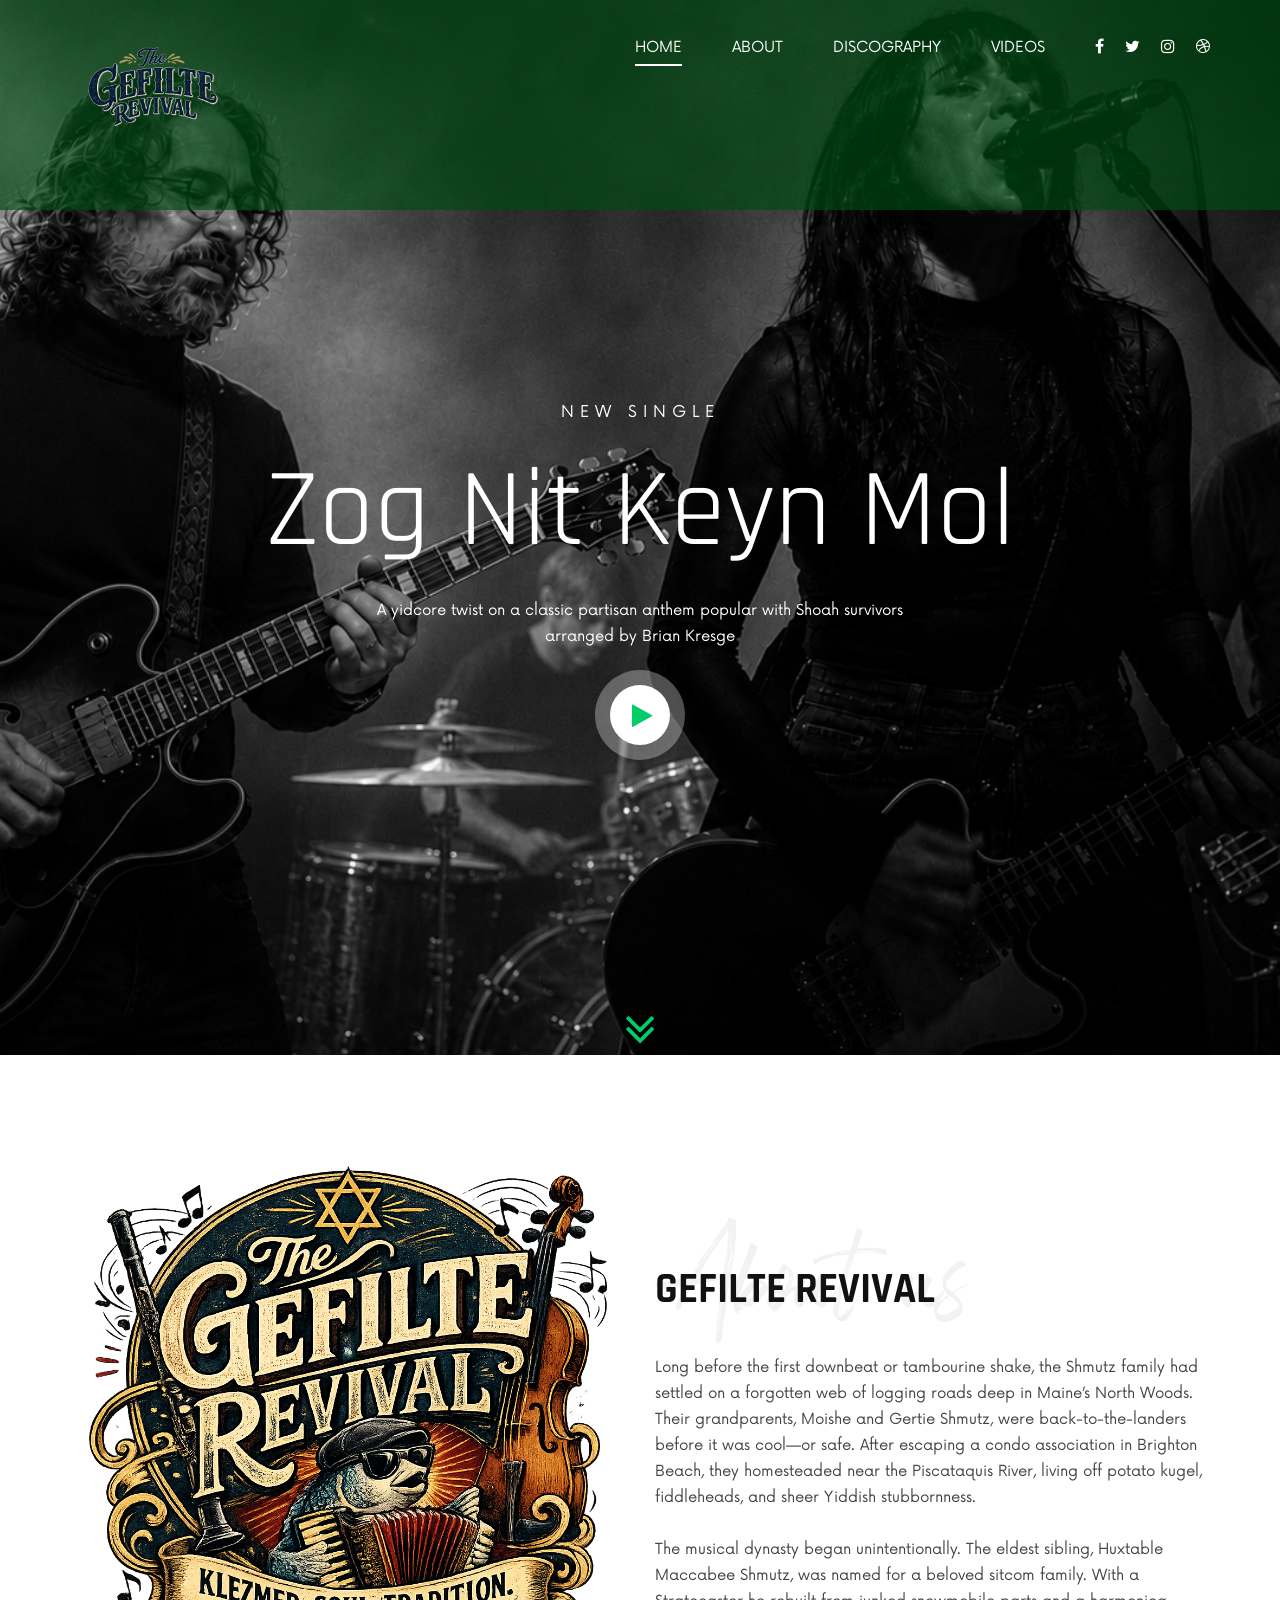
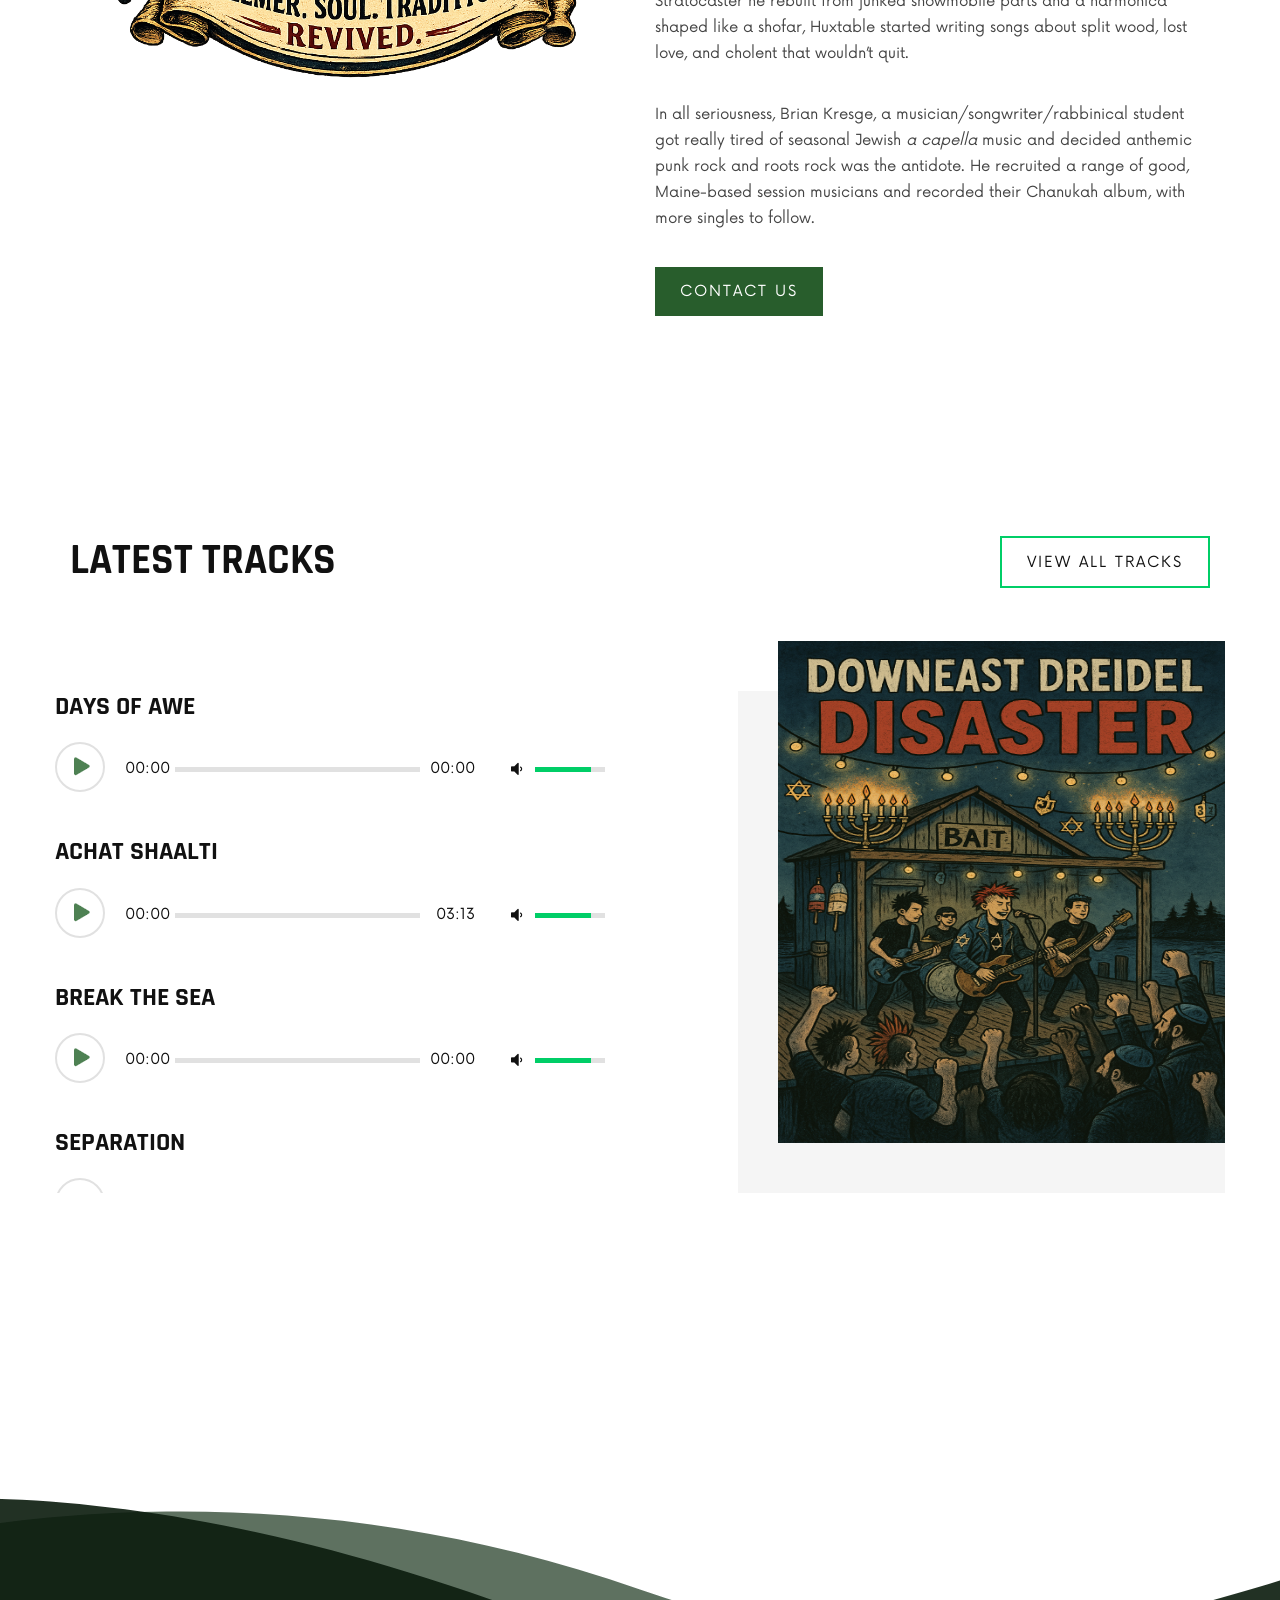
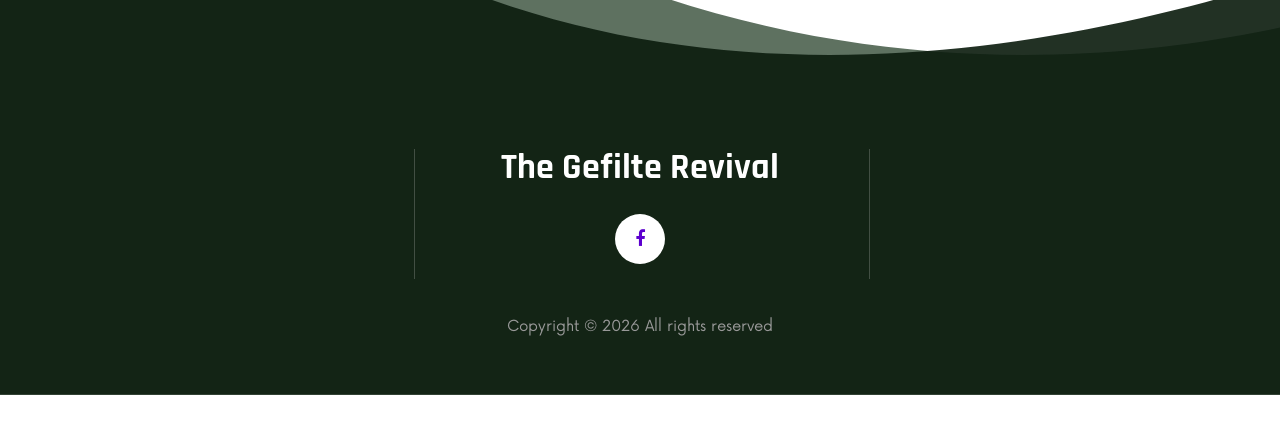
==== commit 216c84cd: "numerous updates" ====
--- a/index.html
+++ b/index.html
@@ -1,128 +1,666 @@
 <!DOCTYPE html>
-<html lang="en">
+<html lang="zxx">
+
 <head>
-  <meta charset="UTF-8">
-  <meta name="viewport" content="width=device-width, initial-scale=1.0">
-  <title>The Shmutz Family Gefiltee Revival Band</title>
-  <link href="https://fonts.googleapis.com/css2?family=Roboto&display=swap" rel="stylesheet">
-  <style>
-    @font-face {
-      font-family: 'Deacon Flock';
-      src: url('DeaconFlock.woff2') format('woff2');
-      font-weight: normal;
-      font-style: normal;
-    }
-    body {
-      font-family: 'Roboto', sans-serif;
-      background-color: #e7d9c1;
-      margin: 0;
-      color: #3a2c1d;
-    }
-    header {
-      background: #1e3c34;
-      text-align: center;
-      padding: 1rem;
-    }
-    header img {
-      max-width: 250px;
-    }
-    nav {
-      background-color: #26473e;
-      display: flex;
-      justify-content: center;
-      gap: 2rem;
-      padding: 1rem 0;
-    }
-    nav a {
-      color: #f4e3b2;
-      text-decoration: none;
-      font-size: 2rem;
-      font-family: "Deacon Flock", sans-serif;
-    }
-    section {
-      padding: 2rem;
-      max-width: 800px;
-      margin: auto;
-    }
-    h2 {
-      color: #5b2c1a;
-      font-family: 'Deacon Flock', sans-serif;
-    }
-    footer {
-      background: #1e3c34;
-      color: #f4e3b2;
-      text-align: center;
-      padding: 1rem;
-    }
-  </style>
+    <meta charset="UTF-8">
+    <meta name="description" content="Gefilte Revival Band">
+    <meta name="keywords" content="Gefilte Revival Band, Maine, Jewish, yidcore, unica, creative, html">
+    <meta name="viewport" content="width=device-width, initial-scale=1.0">
+    <meta http-equiv="X-UA-Compatible" content="ie=edge">
+    <title>Gefilte Revival Band</title>
+
+    <!-- Google Font -->
+    <link href="https://fonts.googleapis.com/css2?family=Rajdhani:wght@400;500;600;700&display=swap" rel="stylesheet">
+
+    <!-- Css Styles -->
+    <link rel="stylesheet" href="css/bootstrap.min.css" type="text/css">
+    <link rel="stylesheet" href="css/font-awesome.min.css" type="text/css">
+    <link rel="stylesheet" href="css/barfiller.css" type="text/css">
+    <link rel="stylesheet" href="css/nowfont.css" type="text/css">
+    <link rel="stylesheet" href="css/rockville.css" type="text/css">
+    <link rel="stylesheet" href="css/magnific-popup.css" type="text/css">
+    <link rel="stylesheet" href="css/owl.carousel.min.css" type="text/css">
+    <link rel="stylesheet" href="css/slicknav.min.css" type="text/css">
+    <link rel="stylesheet" href="css/style.css" type="text/css">
 </head>
+
 <body>
-  <header>
-    <img src="ShmutzFamilyLogo.png" alt="The Shmutz Family Gefiltee Revival Band Logo">
-  </header>
-  <nav>
-    <a href="#home">Home</a>
-    <a href="#about">About</a>
-    <a href="#tour">Tour</a>
-    <a href="#music">Music</a>
-    <a href="#merch">Merch</a>
-    <a href="#contact">Contact</a>
-  </nav>
-  <section id="home">
-    <h2>Welcome</h2>
-    <p><strong>New Passover Song: Break the Sea</strong></p>
-    <p><iframe width="100%" height="300" scrolling="no" frameborder="no" allow="autoplay" src="https://w.soundcloud.com/player/?url=https%3A//api.soundcloud.com/tracks/soundcloud%253Atracks%253A2293010897&color=%23ff5500&auto_play=false&hide_related=false&show_comments=true&show_user=true&show_reposts=false&show_teaser=true&visual=true"></iframe><div style="font-size: 10px; color: #cccccc;line-break: anywhere;word-break: normal;overflow: hidden;white-space: nowrap;text-overflow: ellipsis; font-family: Interstate,Lucida Grande,Lucida Sans Unicode,Lucida Sans,Garuda,Verdana,Tahoma,sans-serif;font-weight: 100;"><a href="https://soundcloud.com/the-shmutz-revival-band" title="The Shmutz Family Gefiltee Revival Band" target="_blank" style="color: #cccccc; text-decoration: none;">The Shmutz Family Gefiltee Revival Band</a> · <a href="https://soundcloud.com/the-shmutz-revival-band/break-the-sea" title="Break the Sea" target="_blank" style="color: #cccccc; text-decoration: none;">Break the Sea</a></div></p>
-    <p><iframe width="560" height="315" src="https://www.youtube.com/embed/YasauBbz3sc?si=9uU7ce7KDjUshU8y" title="YouTube video player" frameborder="0" allow="accelerometer; autoplay; clipboard-write; encrypted-media; gyroscope; picture-in-picture; web-share" referrerpolicy="strict-origin-when-cross-origin" allowfullscreen></iframe></p>
-    <p>Roots rock, funk, punk, and klezmer—blended in the backwoods of Maine by the Shmutz Family.</p>
-    <p><img style="width: 50%;height:auto;" alt="Downeast Dreidel Disaster Album" src="DowneastDreidelDisaster.png" /></p>
-    <p><strong>Our new album, "<em>Downeast Dreidel Disaster</em>", with two new Chanukah songs, is available now on <a href="https://soundcloud.com/the-shmutz-revival-band/sets/downeast-dreidel-disaster" target="_blank">SoundCloud</a>.</strong></p>
-  </section>
-  <section id="about">
-    <h2>About the Band a History</h2>
-    <p>Long before the first downbeat or tambourine shake, the Shmutz family had settled on a forgotten web of logging roads deep in Maine’s North Woods. Their grandparents, Moishe and Gertie Shmutz, were back-to-the-landers before it was cool—or safe. After escaping a condo association in Brighton Beach, they homesteaded near the Piscataquis River, living off potato kugel, fiddleheads, and sheer Yiddish stubbornness.</p>
-    <p>The musical dynasty began unintentionally. The eldest sibling, <strong>Huxtable Maccabee Shmutz</strong>, was named for a beloved sitcom family. With a Stratocaster he rebuilt from junked snowmobile parts and a harmonica shaped like a shofar, Huxtable started writing songs about split wood, lost love, and cholent that wouldn’t quit.</p>
-    <p>Next came <strong>Rhoda Shmutz</strong>, a rhythm guitarist whose voice “sounded like challah soaked in whiskey and left out in the rain,” according to one rave review in <em>The Bangor Monthly Jewish Review &amp; Bait Shop Digest</em>. She brought order to Huxtable’s chaos and introduced three-part harmonies, often mid-argument.</p>
-    <p>Then came <strong>Belvedere Shmutz</strong>, bass player and amateur Talmudist. He could switch from upright to electric without breaking eye contact, once famously quoting Rabbi Akiva while soloing during a storm at the Unity Fair. He also sells smoked sable and homegrown medicinal cannabis he affectionally calls “Bubbe’s Bubonic Chronic" out of a truck with no brakes.</p>
-    <p>Rounding out the band was their oddball cousin, <strong>Frasier “Circumcised Sticks” Shmutz</strong>, a percussionist who only plays standing up, always barefoot, and once used a box of stale matzah as a snare. He’s known for wearing only linen and claiming he speaks fluent Ladino “when the moon is right.”</p>
-    <p>The band might’ve remained an obscure North Woods legend, playing Shabbos barn hoedowns and moose-benefit picnics, if not for Cousin Archie Bunker Shmutz, an amateur drone hobbyist and seasonal RV repairman. In 2021, Archie backed over the family’s only StarLink dish while chasing a raccoon with a hot dog tong.</p>
-    <p>Cut off from the outside world, the Shmutz siblings did what Jews have always done in exile: they made art.  A flurry of songwriting followed.</p>
-    <p>Word of mouth spread.  A Maine Public segment titled <em>Klezmer in the Kingdom of Spruce</em> brough them cult status.  A viral TikTok of Frasier playing bongos on a stump during a fox mating season riot cemented their legend.</p>
-    <h3>Members</h3>
-    <ul>
-      <li>Rhoda Shmutz - lead vocals, rhythm guitar</li>
-      <li>Huxtable Shmutz - lead and backing vocals, lead guitar, violin, mandolin, Hammond organ</li>
-      <li>Belvedere Shmutz - bass, rhythm guitar, lead and backing vocals</li>
-      <li>Frasier Shmutz - percussion</li>
-    </ul>
-    <p><em>Always looking for new members!</em></p>
-  </section>
-  <section id="tour">
-    <h2>Tour Dates</h2>
-    <p>Reach out about our Havdalah Hootenanny!</p>
-    <p><em>Note: </em>We'll be filming a video for a new song called "Separation" at the next Hootenanny.</p>
-    <p>Check back for seasonal gigs (mud and deer tick season permitting). They’ve got a standing invite to the Unity Co-op parking lot on Lag B’Omer.</p>
-    <p><img style="width:50%;height:auto;" src="tour.png" /></p>
-  </section>
-  <section id="music">
-    <h2>Music</h2>
-    <p>Visit us on our SoundCloud page for our latest tracks!  (<a href="https://soundcloud.com/the-shmutz-revival-band?utm_source=clipboard&utm_medium=text&utm_campaign=social_sharing" target="_blank">SoundCloud</a>)</p>
-    <p><iframe width="100%" height="300" scrolling="no" frameborder="no" allow="autoplay" src="https://w.soundcloud.com/player/?url=https%3A//api.soundcloud.com/tracks/2131174746&color=%23ff5500&auto_play=false&hide_related=false&show_comments=true&show_user=true&show_reposts=false&show_teaser=true&visual=true"></iframe><div style="font-size: 10px; color: #cccccc;line-break: anywhere;word-break: normal;overflow: hidden;white-space: nowrap;text-overflow: ellipsis; font-family: Interstate,Lucida Grande,Lucida Sans Unicode,Lucida Sans,Garuda,Verdana,Tahoma,sans-serif;font-weight: 100;"><a href="https://soundcloud.com/the-shmutz-family-gefiltee-revival-band" title="The Shmutz Family Gefiltee Revival Band" target="_blank" style="color: #cccccc; text-decoration: none;">The Shmutz Family Gefiltee Revival Band</a> · <a href="https://soundcloud.com/the-shmutz-family-gefiltee-revival-band/the-flame-that-binds-bring-them-home" title="The Flame that Binds (Bring them Home)" target="_blank" style="color: #cccccc; text-decoration: none;">The Flame that Binds (Bring them Home)</a></div></p>
-    <p><iframe width="100%" height="300" scrolling="no" frameborder="no" allow="autoplay" src="https://w.soundcloud.com/player/?url=https%3A//api.soundcloud.com/tracks/2135405328&color=%23ff5500&auto_play=false&hide_related=false&show_comments=true&show_user=true&show_reposts=false&show_teaser=true&visual=true"></iframe><div style="font-size: 10px; color: #cccccc;line-break: anywhere;word-break: normal;overflow: hidden;white-space: nowrap;text-overflow: ellipsis; font-family: Interstate,Lucida Grande,Lucida Sans Unicode,Lucida Sans,Garuda,Verdana,Tahoma,sans-serif;font-weight: 100;"><a href="https://soundcloud.com/the-shmutz-family-gefiltee-revival-band" title="The Shmutz Family Gefiltee Revival Band" target="_blank" style="color: #cccccc; text-decoration: none;">The Shmutz Family Gefiltee Revival Band</a> · <a href="https://soundcloud.com/the-shmutz-family-gefiltee-revival-band/der-heyser-disco" title="Der Heyser Disco" target="_blank" style="color: #cccccc; text-decoration: none;">Der Heyser Disco</a></div></p>
-    <p><iframe width="100%" height="300" scrolling="no" frameborder="no" allow="autoplay" src="https://w.soundcloud.com/player/?url=https%3A//api.soundcloud.com/tracks/2150192916&color=%23ff5500&auto_play=false&hide_related=false&show_comments=true&show_user=true&show_reposts=false&show_teaser=true&visual=true"></iframe><div style="font-size: 10px; color: #cccccc;line-break: anywhere;word-break: normal;overflow: hidden;white-space: nowrap;text-overflow: ellipsis; font-family: Interstate,Lucida Grande,Lucida Sans Unicode,Lucida Sans,Garuda,Verdana,Tahoma,sans-serif;font-weight: 100;"><a href="https://soundcloud.com/the-shmutz-family-gefiltee-revival-band" title="The Shmutz Family Gefiltee Revival Band" target="_blank" style="color: #cccccc; text-decoration: none;">The Shmutz Family Gefiltee Revival Band</a> · <a href="https://soundcloud.com/the-shmutz-family-gefiltee-revival-band/bubbes-bubonic-chronic-funk" title="Bubbe&#x27;s Bubonic Chronic Funk" target="_blank" style="color: #cccccc; text-decoration: none;">Bubbe&#x27;s Bubonic Chronic Funk</a></div></p>
-    <p><iframe width="100%" height="300" scrolling="no" frameborder="no" allow="autoplay" src="https://w.soundcloud.com/player/?url=https%3A//api.soundcloud.com/tracks/2152631643&color=%23ff5500&auto_play=false&hide_related=false&show_comments=true&show_user=true&show_reposts=false&show_teaser=true&visual=true"></iframe><div style="font-size: 10px; color: #cccccc;line-break: anywhere;word-break: normal;overflow: hidden;white-space: nowrap;text-overflow: ellipsis; font-family: Interstate,Lucida Grande,Lucida Sans Unicode,Lucida Sans,Garuda,Verdana,Tahoma,sans-serif;font-weight: 100;"><a href="https://soundcloud.com/the-shmutz-family-gefiltee-revival-band" title="The Shmutz Family Gefiltee Revival Band" target="_blank" style="color: #cccccc; text-decoration: none;">The Shmutz Family Gefiltee Revival Band</a> · <a href="https://soundcloud.com/the-shmutz-family-gefiltee-revival-band/separation" title="Separation" target="_blank" style="color: #cccccc; text-decoration: none;">Separation</a></div></p>
-  </section>
-  <section id="merch">
-    <h2>Merch</h2>
-    <p>All handmade, with their motto stitched on: <strong>“From the shtetl to the spruce—Shmutz gets in your boots.”</strong></p>
-    <p>[Add store links or product images]</p>
-  </section>
-  <section id="contact">
-    <h2>Contact / Booking</h2>
-    <p>Find us on Facebook and drop us a line in Messenger there!</p>
-    <!---p>Instagram / TikTok: @shmutzfamilyband</p>-->
-  </section>
-  <footer>
-    <p>&copy; 2025 The Shmutz Family Gefiltee Revival Band</p>
-  </footer>
+    <!-- Page Preloder -->
+    <div id="preloder">
+        <div class="loader"></div>
+    </div>
+
+    <!-- Header Section Begin -->
+    <header class="header">
+        <div class="container">
+            <div class="row">
+                <div class="col-lg-2 col-md-2">
+                    <div class="header__logo">
+                        <a href="./index.html"><img src="img/logo.png" alt="The Gefilte Revival" style="width: auto; height: auto;" /></a>
+                    </div>
+                </div>
+                <div class="col-lg-10 col-md-10">
+                    <div class="header__nav">
+                        <nav class="header__menu mobile-menu">
+                            <ul>
+                                <li class="active"><a href="./index.html">Home</a></li>
+                                <li><a href="./about.html">About</a></li>
+                                <li><a href="./discography.html">Discography</a></li>
+                                <li><a href="./videos.html">Videos</a></li>
+                            </ul>
+                        </nav>
+                        <div class="header__right__social">
+                            <a href="#"><i class="fa fa-facebook"></i></a>
+                            <a href="#"><i class="fa fa-twitter"></i></a>
+                            <a href="#"><i class="fa fa-instagram"></i></a>
+                            <a href="#"><i class="fa fa-dribbble"></i></a>
+                        </div>
+                    </div>
+                </div>
+            </div>
+            <div id="mobile-menu-wrap"></div>
+        </div>
+    </header>
+    <!-- Header Section End -->
+
+    <!-- Hero Section Begin -->
+    <section class="hero spad set-bg" data-setbg="img/hero-bg.png">
+        <div class="container">
+            <div class="row">
+                <div class="col-lg-12">
+                    <div class="hero__text">
+                        <span>New single</span>
+                        <h1>Zog Nit Keyn Mol</h1>
+                        <p>A yidcore twist on a classic partisan anthem popular with Shoah survivors<br />arranged by Brian Kresge</p>
+                        <a href="https://youtu.be/RYB7NITmFL4?si=RMLes-XCx_665R6W" class="play-btn video-popup"><i class="fa fa-play"></i></a>
+                    </div>
+                </div>
+            </div>
+        </div>
+        <div class="linear__icon">
+            <i class="fa fa-angle-double-down"></i>
+        </div>
+    </section>
+    <!-- Hero Section End -->
+
+    <!-- Event Section Begin -->
+    <!--<section class="event spad">
+        <div class="container">
+            <div class="row">
+                <div class="col-lg-12">
+                    <div class="section-title">
+                        <h2>Upcoming Events</h2>
+                    </div>
+                </div>
+            </div>
+            <div class="row">
+                <div class="event__slider owl-carousel">
+                    <div class="col-lg-4">
+                        <div class="event__item">
+                            <div class="event__item__pic set-bg" data-setbg="img/events/event-1.jpg">
+                                <div class="tag-date">
+                                    <span>Dec 15, 2019</span>
+                                </div>
+                            </div>
+                            <div class="event__item__text">
+                                <h4>David Guetta Miami Ultra</h4>
+                                <p><i class="fa fa-map-marker"></i> Funkhaus Berlin, Berlin, Germany</p>
+                            </div>
+                        </div>
+                    </div>
+                    <div class="col-lg-4">
+                        <div class="event__item">
+                            <div class="event__item__pic set-bg" data-setbg="img/events/event-2.jpg">
+                                <div class="tag-date">
+                                    <span>Dec 15, 2019</span>
+                                </div>
+                            </div>
+                            <div class="event__item__text">
+                                <h4>David Guetta Miami Ultra</h4>
+                                <p><i class="fa fa-map-marker"></i> Funkhaus Berlin, Berlin, Germany</p>
+                            </div>
+                        </div>
+                    </div>
+                    <div class="col-lg-4">
+                        <div class="event__item">
+                            <div class="event__item__pic set-bg" data-setbg="img/events/event-3.jpg">
+                                <div class="tag-date">
+                                    <span>Dec 15, 2019</span>
+                                </div>
+                            </div>
+                            <div class="event__item__text">
+                                <h4>David Guetta Miami Ultra</h4>
+                                <p><i class="fa fa-map-marker"></i> Funkhaus Berlin, Berlin, Germany</p>
+                            </div>
+                        </div>
+                    </div>
+                    <div class="col-lg-4">
+                        <div class="event__item">
+                            <div class="event__item__pic set-bg" data-setbg="img/events/event-2.jpg">
+                                <div class="tag-date">
+                                    <span>Dec 15, 2019</span>
+                                </div>
+                            </div>
+                            <div class="event__item__text">
+                                <h4>David Guetta Miami Ultra</h4>
+                                <p><i class="fa fa-map-marker"></i> Funkhaus Berlin, Berlin, Germany</p>
+                            </div>
+                        </div>
+                    </div>
+                </div>
+            </div>
+        </div>
+    </section>-->
+    <!-- Event Section End -->
+
+    <!-- About Section Begin -->
+    <section class="about spad">
+        <div class="container">
+            <div class="row">
+                <div class="col-lg-6">
+                    <div class="about__pic">
+                        <img src="img/about/about.png" alt="">
+                    </div>
+                </div>
+                <div class="col-lg-6">
+                    <div class="about__text">
+                        <div class="section-title">
+                            <h2>Gefilte Revival</h2>
+                            <h1>About us</h1>
+                        </div>
+                        <p>Long before the first downbeat or tambourine shake, the Shmutz family had settled on a forgotten web of logging roads deep in Maine’s North Woods. Their grandparents, Moishe and Gertie Shmutz, were back-to-the-landers before it was cool—or safe. After escaping a condo association in Brighton Beach, they homesteaded near the Piscataquis River, living off potato kugel, fiddleheads, and sheer Yiddish stubbornness.<br /><br />
+
+The musical dynasty began unintentionally. The eldest sibling, Huxtable Maccabee Shmutz, was named for a beloved sitcom family. With a Stratocaster he rebuilt from junked snowmobile parts and a harmonica shaped like a shofar, Huxtable started writing songs about split wood, lost love, and cholent that wouldn’t quit.</p>
+<p>In all seriousness, Brian Kresge, a musician/songwriter/rabbinical student got really tired of seasonal Jewish <em>a capella</em> music and decided anthemic punk rock and roots rock was the antidote.  He recruited a range of good, Maine-based session musicians and recorded their Chanukah album, with more singles to follow.</p>
+                        <a href="mailto:brian.kresge@gmail.com" class="primary-btn">CONTACT US</a>
+                    </div>
+                </div>
+            </div>
+        </div>
+    </section>
+    <!-- About Section End -->
+
+    <!-- Services Section Begin -->
+    <!--<section class="services">
+        <div class="container-fluid">
+            <div class="row">
+                <div class="col-lg-6 p-0">
+                    <div class="services__left set-bg" data-setbg="img/services/service-left.jpg">
+                        <a href="https://www.youtube.com/watch?v=JGwWNGJdvx8" class="play-btn video-popup"><i class="fa fa-play"></i></a>
+                    </div>
+                </div>
+                <div class="col-lg-6 p-0">
+                    <div class="row services__list">
+                        <div class="col-lg-6 p-0 order-lg-1 col-md-6 order-md-1">
+                            <div class="service__item deep-bg">
+                                <img src="img/services/service-1.png" alt="">
+                                <h4>Wedding</h4>
+                                <p>Lorem ipsum dolor sit amet, consectetur adipiscing elit, sed do eiusmod.</p>
+                            </div>
+                        </div>
+                        <div class="col-lg-6 p-0 order-lg-2 col-md-6 order-md-2">
+                            <div class="service__item">
+                                <img src="img/services/service-2.png" alt="">
+                                <h4>Clubs and bar</h4>
+                                <p>Lorem ipsum dolor sit amet, consectetur adipiscing elit, sed do eiusmod.</p>
+                            </div>
+                        </div>
+                        <div class="col-lg-6 p-0 order-lg-4 col-md-6 order-md-4">
+                            <div class="service__item deep-bg">
+                                <img src="img/services/service-4.png" alt="">
+                                <h4>DJ lessons</h4>
+                                <p>Lorem ipsum dolor sit amet, consectetur adipiscing elit, sed do eiusmod.</p>
+                            </div>
+                        </div>
+                        <div class="col-lg-6 p-0 order-lg-3 col-md-6 order-md-3">
+                            <div class="service__item">
+                                <img src="img/services/service-3.png" alt="">
+                                <h4>Corporate events</h4>
+                                <p>Lorem ipsum dolor sit amet, consectetur adipiscing elit, sed do eiusmod.</p>
+                            </div>
+                        </div>
+                    </div>
+                </div>
+            </div>
+        </div>
+    </section>-->
+    <!-- Services Section End -->
+
+    <!-- Track Section Begin -->
+    <section class="track spad">
+        <div class="container">
+            <div class="row">
+                <div class="col-lg-7">
+                    <div class="section-title">
+                        <h2>Latest tracks</h2>
+                        <!--<h1>Music podcast</h1>-->
+                    </div>
+                </div>
+                <div class="col-lg-5">
+                    <div class="track__all">
+                        <a href="https://soundcloud.com/thegefiltervival/" target="_blank" class="primary-btn border-btn">View all tracks</a>
+                    </div>
+                </div>
+            </div>
+            <div class="row">
+                <div class="col-lg-7 p-0">
+                    <div class="track__content nice-scroll">
+                        <div class="single_player_container">
+                            <h4>Days of Awe</h4>
+                            <div class="jp-jplayer jplayer" data-ancestor=".jp_container_8"
+                                data-url="music-files/Days%20of%20Awe.mp3"></div>
+                            <div class="jp-audio jp_container_8" role="application" aria-label="media player">
+                                <div class="jp-gui jp-interface">
+                                    <!-- Player Controls -->
+                                    <div class="player_controls_box">
+                                        <button class="jp-play player_button" tabindex="0"></button>
+                                    </div>
+                                    <!-- Progress Bar -->
+                                    <div class="player_bars">
+                                        <div class="jp-progress">
+                                            <div class="jp-seek-bar">
+                                                <div>
+                                                    <div class="jp-play-bar">
+                                                        <div class="jp-current-time" role="timer" aria-label="time">0:00
+                                                        </div>
+                                                    </div>
+                                                </div>
+                                            </div>
+                                        </div>
+                                        <div class="jp-duration ml-auto" role="timer" aria-label="duration">00:00</div>
+                                    </div>
+                                    <!-- Volume Controls -->
+                                    <div class="jp-volume-controls">
+                                        <button class="jp-mute" tabindex="0"><i
+                                                class="fa fa-volume-down"></i></button>
+                                        <div class="jp-volume-bar">
+                                            <div class="jp-volume-bar-value" style="width: 0%;"></div>
+                                        </div>
+                                    </div>
+                                </div>
+                            </div>
+                        </div>
+                        <div class="single_player_container">
+                            <h4>Achat Shaalti</h4>
+                            <div class="jp-jplayer jplayer" data-ancestor=".jp_container_7"
+                                data-url="music-files/AchatShaalti.mp3"></div>
+                            <div class="jp-audio jp_container_7" role="application" aria-label="media player">
+                                <div class="jp-gui jp-interface">
+                                    <!-- Player Controls -->
+                                    <div class="player_controls_box">
+                                        <button class="jp-play player_button" tabindex="0"></button>
+                                    </div>
+                                    <!-- Progress Bar -->
+                                    <div class="player_bars">
+                                        <div class="jp-progress">
+                                            <div class="jp-seek-bar">
+                                                <div>
+                                                    <div class="jp-play-bar">
+                                                        <div class="jp-current-time" role="timer" aria-label="time">0:00
+                                                        </div>
+                                                    </div>
+                                                </div>
+                                            </div>
+                                        </div>
+                                        <div class="jp-duration ml-auto" role="timer" aria-label="duration">00:00</div>
+                                    </div>
+                                    <!-- Volume Controls -->
+                                    <div class="jp-volume-controls">
+                                        <button class="jp-mute" tabindex="0"><i
+                                                class="fa fa-volume-down"></i></button>
+                                        <div class="jp-volume-bar">
+                                            <div class="jp-volume-bar-value" style="width: 0%;"></div>
+                                        </div>
+                                    </div>
+                                </div>
+                            </div>
+                        </div>
+                        <div class="single_player_container">
+                            <h4>Break the Sea</h4>
+                            <div class="jp-jplayer jplayer" data-ancestor=".jp_container_1"
+                                data-url="music-files/Break%20the%20Sea.mp3"></div>
+                            <div class="jp-audio jp_container_1" role="application" aria-label="media player">
+                                <div class="jp-gui jp-interface">
+                                    <!-- Player Controls -->
+                                    <div class="player_controls_box">
+                                        <button class="jp-play player_button" tabindex="0"></button>
+                                    </div>
+                                    <!-- Progress Bar -->
+                                    <div class="player_bars">
+                                        <div class="jp-progress">
+                                            <div class="jp-seek-bar">
+                                                <div>
+                                                    <div class="jp-play-bar">
+                                                        <div class="jp-current-time" role="timer" aria-label="time">0:00
+                                                        </div>
+                                                    </div>
+                                                </div>
+                                            </div>
+                                        </div>
+                                        <div class="jp-duration ml-auto" role="timer" aria-label="duration">00:00</div>
+                                    </div>
+                                    <!-- Volume Controls -->
+                                    <div class="jp-volume-controls">
+                                        <button class="jp-mute" tabindex="0"><i
+                                                class="fa fa-volume-down"></i></button>
+                                        <div class="jp-volume-bar">
+                                            <div class="jp-volume-bar-value" style="width: 0%;"></div>
+                                        </div>
+                                    </div>
+                                </div>
+                            </div>
+                        </div>
+                        <div class="single_player_container">
+                            <h4>Separation</h4>
+                            <div class="jp-jplayer jplayer" data-ancestor=".jp_container_2"
+                                data-url="music-files/Separation.mp3"></div>
+                            <div class="jp-audio jp_container_2" role="application" aria-label="media player">
+                                <div class="jp-gui jp-interface">
+                                    <!-- Player Controls -->
+                                    <div class="player_controls_box">
+                                        <button class="jp-play player_button" tabindex="0"></button>
+                                    </div>
+                                    <!-- Progress Bar -->
+                                    <div class="player_bars">
+                                        <div class="jp-progress">
+                                            <div class="jp-seek-bar">
+                                                <div>
+                                                    <div class="jp-play-bar">
+                                                        <div class="jp-current-time" role="timer" aria-label="time">0:00
+                                                        </div>
+                                                    </div>
+                                                </div>
+                                            </div>
+                                        </div>
+                                        <div class="jp-duration ml-auto" role="timer" aria-label="duration">00:00</div>
+                                    </div>
+                                    <!-- Volume Controls -->
+                                    <div class="jp-volume-controls">
+                                        <button class="jp-mute" tabindex="0"><i
+                                                class="fa fa-volume-down"></i></button>
+                                        <div class="jp-volume-bar">
+                                            <div class="jp-volume-bar-value" style="width: 0%;"></div>
+                                        </div>
+                                    </div>
+                                </div>
+                            </div>
+                        </div>
+                        <div class="single_player_container">
+                            <h4>The Flame that Binds (Bring Them Home)</h4>
+                            <div class="jp-jplayer jplayer" data-ancestor=".jp_container_3"
+                                data-url="music-files/TheFlameThatBinds.mp3"></div>
+                            <div class="jp-audio jp_container_3" role="application" aria-label="media player">
+                                <div class="jp-gui jp-interface">
+                                    <!-- Player Controls -->
+                                    <div class="player_controls_box">
+                                        <button class="jp-play player_button" tabindex="0"></button>
+                                    </div>
+                                    <!-- Progress Bar -->
+                                    <div class="player_bars">
+                                        <div class="jp-progress">
+                                            <div class="jp-seek-bar">
+                                                <div>
+                                                    <div class="jp-play-bar">
+                                                        <div class="jp-current-time" role="timer" aria-label="time">0:00
+                                                        </div>
+                                                    </div>
+                                                </div>
+                                            </div>
+                                        </div>
+                                        <div class="jp-duration ml-auto" role="timer" aria-label="duration">00:00</div>
+                                    </div>
+                                    <!-- Volume Controls -->
+                                    <div class="jp-volume-controls">
+                                        <button class="jp-mute" tabindex="0"><i
+                                                class="fa fa-volume-down"></i></button>
+                                        <div class="jp-volume-bar">
+                                            <div class="jp-volume-bar-value" style="width: 0%;"></div>
+                                        </div>
+                                    </div>
+                                </div>
+                            </div>
+                        </div>
+                        <div class="single_player_container">
+                            <h4>Rebel Flame</h4>
+                            <div class="jp-jplayer jplayer" data-ancestor=".jp_container_4"
+                                data-url="music-files/Rebel%20Flame.mp3"></div>
+                            <div class="jp-audio jp_container_4" role="application" aria-label="media player">
+                                <div class="jp-gui jp-interface">
+                                    <!-- Player Controls -->
+                                    <div class="player_controls_box">
+                                        <button class="jp-play player_button" tabindex="0"></button>
+                                    </div>
+                                    <!-- Progress Bar -->
+                                    <div class="player_bars">
+                                        <div class="jp-progress">
+                                            <div class="jp-seek-bar">
+                                                <div>
+                                                    <div class="jp-play-bar">
+                                                        <div class="jp-current-time" role="timer" aria-label="time">0:00
+                                                        </div>
+                                                    </div>
+                                                </div>
+                                            </div>
+                                        </div>
+                                        <div class="jp-duration ml-auto" role="timer" aria-label="duration">00:00</div>
+                                    </div>
+                                    <!-- Volume Controls -->
+                                    <div class="jp-volume-controls">
+                                        <button class="jp-mute" tabindex="0"><i
+                                                class="fa fa-volume-down"></i></button>
+                                        <div class="jp-volume-bar">
+                                            <div class="jp-volume-bar-value" style="width: 0%;"></div>
+                                        </div>
+                                    </div>
+                                </div>
+                            </div>
+                        </div>
+                        <div class="single_player_container">
+                            <h4>False Spring</h4>
+                            <div class="jp-jplayer jplayer" data-ancestor=".jp_container_5"
+                                data-url="music-files/False%20Spring.mp3"></div>
+                            <div class="jp-audio jp_container_5" role="application" aria-label="media player">
+                                <div class="jp-gui jp-interface">
+                                    <!-- Player Controls -->
+                                    <div class="player_controls_box">
+                                        <button class="jp-play player_button" tabindex="0"></button>
+                                    </div>
+                                    <!-- Progress Bar -->
+                                    <div class="player_bars">
+                                        <div class="jp-progress">
+                                            <div class="jp-seek-bar">
+                                                <div>
+                                                    <div class="jp-play-bar">
+                                                        <div class="jp-current-time" role="timer" aria-label="time">0:00
+                                                        </div>
+                                                    </div>
+                                                </div>
+                                            </div>
+                                        </div>
+                                        <div class="jp-duration ml-auto" role="timer" aria-label="duration">00:00</div>
+                                    </div>
+                                    <!-- Volume Controls -->
+                                    <div class="jp-volume-controls">
+                                        <button class="jp-mute" tabindex="0"><i
+                                                class="fa fa-volume-down"></i></button>
+                                        <div class="jp-volume-bar">
+                                            <div class="jp-volume-bar-value" style="width: 0%;"></div>
+                                        </div>
+                                    </div>
+                                </div>
+                            </div>
+                        </div>
+                        <div class="single_player_container">
+                            <h4>Winter Light</h4>
+                            <div class="jp-jplayer jplayer" data-ancestor=".jp_container_6"
+                                data-url="music-files/Winter%20Light.mp3"></div>
+                            <div class="jp-audio jp_container_6" role="application" aria-label="media player">
+                                <div class="jp-gui jp-interface">
+                                    <!-- Player Controls -->
+                                    <div class="player_controls_box">
+                                        <button class="jp-play player_button" tabindex="0"></button>
+                                    </div>
+                                    <!-- Progress Bar -->
+                                    <div class="player_bars">
+                                        <div class="jp-progress">
+                                            <div class="jp-seek-bar">
+                                                <div>
+                                                    <div class="jp-play-bar">
+                                                        <div class="jp-current-time" role="timer" aria-label="time">0:00
+                                                        </div>
+                                                    </div>
+                                                </div>
+                                            </div>
+                                        </div>
+                                        <div class="jp-duration ml-auto" role="timer" aria-label="duration">00:00</div>
+                                    </div>
+                                    <!-- Volume Controls -->
+                                    <div class="jp-volume-controls">
+                                        <button class="jp-mute" tabindex="0"><i
+                                                class="fa fa-volume-down"></i></button>
+                                        <div class="jp-volume-bar">
+                                            <div class="jp-volume-bar-value" style="width: 0%;"></div>
+                                        </div>
+                                    </div>
+                                </div>
+                            </div>
+                        </div>
+                    </div>
+                </div>
+                <div class="col-lg-5 p-0">
+                    <div class="track__pic">
+                        <img src="img/DowneastDreidelDisaster.png" alt="">
+                    </div>
+                </div>
+            </div>
+        </div>
+    </section>
+    <!-- Track Section End -->
+
+    <!-- Youtube Section Begin -->
+    <section class="youtube spad">
+        <!--<div class="container">
+            <div class="row">
+                <div class="col-lg-12">
+                    <div class="section-title">
+                        <h2>Youtube feed</h2>
+                        <h1>Latest videos</h1>
+                    </div>
+                </div>
+            </div>
+            <div class="row">
+                <div class="col-lg-4 col-md-6 col-sm-6">
+                    <div class="youtube__item">
+                        <div class="youtube__item__pic set-bg" data-setbg="img/youtube/youtube-1.jpg">
+                            <a href="https://www.youtube.com/watch?v=yJg-Y5byMMw?autoplay=1" class="play-btn video-popup"><i class="fa fa-play"></i></a>
+                        </div>
+                        <div class="youtube__item__text">
+                            <h4>David Guetta Miami Ultra Music Festival 2019</h4>
+                        </div>
+                    </div>
+                </div>
+                <div class="col-lg-4 col-md-6 col-sm-6">
+                    <div class="youtube__item">
+                        <div class="youtube__item__pic set-bg" data-setbg="img/youtube/youtube-2.jpg">
+                            <a href="https://www.youtube.com/watch?v=K4DyBUG242c?autoplay=1" class="play-btn video-popup"><i class="fa fa-play"></i></a>
+                        </div>
+                        <div class="youtube__item__text">
+                            <h4>Martin Garrix (Full live-set) | SLAM!Koningsdag</h4>
+                        </div>
+                    </div>
+                </div>
+                <div class="col-lg-4 col-md-6 col-sm-6">
+                    <div class="youtube__item">
+                        <div class="youtube__item__pic set-bg" data-setbg="img/youtube/youtube-3.jpg">
+                            <a href="https://www.youtube.com/watch?v=S19UcWdOA-I?autoplay=1" class="play-btn video-popup"><i class="fa fa-play"></i></a>
+                        </div>
+                        <div class="youtube__item__text">
+                            <h4>Dimitri Vegas, Steve Aoki & Like Mike’s “3 Are Legend”</h4>
+                        </div>
+                    </div>
+                </div>
+            </div>
+        </div>
+    </section>-->
+    <!-- Youtube Section End -->
+
+    <!-- Countdown Section Begin -->
+    <section class="countdown spad set-bg">
+        <div class="container">
+            <div class="row">
+                <div class="col-lg-12">
+                <!--    <div class="countdown__text">
+                        <h1>Tomorrowland 2020</h1>
+                        <h4>Music festival start in</h4>
+                    </div>
+                    <div class="countdown__timer" id="countdown-time">
+                        <div class="countdown__item">
+                            <span>20</span>
+                            <p>days</p>
+                        </div>
+                        <div class="countdown__item">
+                            <span>45</span>
+                            <p>hours</p>
+                        </div>
+                        <div class="countdown__item">
+                            <span>18</span>
+                            <p>minutes</p>
+                        </div>
+                        <div class="countdown__item">
+                            <span>09</span>
+                            <p>seconds</p>
+                        </div>
+                    </div>
+                    <div class="buy__tickets">
+                        <a href="#" class="primary-btn">Buy tickets</a>
+                    </div>-->
+                </div>
+            </div>
+        </div>
+    </section>
+    <!-- Countdown Section End -->
+
+    <!-- Footer Section Begin -->
+    <footer class="footer spad set-bg" data-setbg="img/footer-bg.png">
+        <div class="container">
+            <div class="row">
+                <div class="col-lg-3 col-md-6">
+                    
+                </div>
+                <div class="col-lg-4 offset-lg-1 col-md-6">
+                    <div class="footer__social">
+                        <h2>The Gefilte Revival</h2>
+                        <div class="footer__social__links">
+                            <a href="https://www.facebook.com/gefilteerevival"><i class="fa fa-facebook"></i></a>
+                        </div>
+                    </div>
+                </div>
+                <div class="col-lg-3 offset-lg-1 col-md-6">
+                    
+                </div>
+            </div>
+            <!-- Link back to Colorlib can't be removed. Template is licensed under CC BY 3.0. -->
+			<div class="footer__copyright__text">
+				<p>Copyright &copy; <script>document.write(new Date().getFullYear());</script> All rights reserved</p>
+			</div>
+        </div>
+    </footer>
+    <!-- Footer Section End -->
+
+    <!-- Js Plugins -->
+    <script src="js/jquery-3.3.1.min.js"></script>
+    <script src="js/bootstrap.min.js"></script>
+    <script src="js/jquery.magnific-popup.min.js"></script>
+    <script src="js/jquery.nicescroll.min.js"></script>
+    <script src="js/jquery.barfiller.js"></script>
+    <script src="js/jquery.countdown.min.js"></script>
+    <script src="js/jquery.slicknav.js"></script>
+    <script src="js/owl.carousel.min.js"></script>
+    <script src="js/main.js"></script>
+
+    <!-- Music Plugin -->
+    <script src="js/jquery.jplayer.min.js"></script>
+    <script src="js/jplayerInit.js"></script>
 </body>
+
 </html>
--- a/css/barfiller.css
+++ b/css/barfiller.css
@@ -0,0 +1,46 @@
+.barfiller {
+    width:100%;
+    height:12px;
+    background:#fcfcfc;
+    border:1px solid #ccc;
+    position:relative;
+    margin-bottom:20px;
+    box-shadow: inset 1px 4px 9px -6px rgba(0,0,0,.5); 
+    -moz-box-shadow: inset 1px 4px 9px -6px rgba(0,0,0,.5); 
+}
+
+.barfiller .fill {
+    display:block;
+    position:relative;
+    width:0px;
+    height:100%;
+    background:#333;
+    z-index:1;
+}
+
+.barfiller .tipWrap {
+    display:none;
+}
+
+.barfiller .tip {
+    margin-top:-30px;
+    padding:2px 4px;
+    font-size:11px;
+    color:#fff;
+    left:0px;
+    position:absolute;
+    z-index:2;
+    background: #333;
+} 
+
+.barfiller .tip:after {
+    border:solid;
+    border-color:rgba(0,0,0,.8) transparent;
+    border-width:6px 6px 0 6px;
+    content:"";
+    display:block;
+    position:absolute;
+    left:9px;
+    top:100%;
+    z-index:9
+}
--- a/css/nowfont.css
+++ b/css/nowfont.css
@@ -0,0 +1,48 @@
+/* #### Generated By: http://www.cufonfonts.com #### */
+
+@font-face {
+font-family: 'Now Regular';
+font-style: normal;
+font-weight: normal;
+src: local('Now Regular'), url('../fonts/Now-Regular.woff') format('woff');
+}
+
+
+@font-face {
+font-family: 'Now Thin';
+font-style: normal;
+font-weight: normal;
+src: local('Now Thin'), url('../fonts/Now-Thin.woff') format('woff');
+}
+
+
+@font-face {
+font-family: 'Now Light';
+font-style: normal;
+font-weight: normal;
+src: local('Now Light'), url('../fonts/Now-Light.woff') format('woff');
+}
+
+
+@font-face {
+font-family: 'Now Medium';
+font-style: normal;
+font-weight: normal;
+src: local('Now Medium'), url('../fonts/Now-Medium.woff') format('woff');
+}
+
+
+@font-face {
+font-family: 'Now Bold';
+font-style: normal;
+font-weight: normal;
+src: local('Now Bold'), url('../fonts/Now-Bold.woff') format('woff');
+}
+
+
+@font-face {
+font-family: 'Now Black';
+font-style: normal;
+font-weight: normal;
+src: local('Now Black'), url('../fonts/Now-Black.woff') format('woff');
+}
--- a/css/rockville.css
+++ b/css/rockville.css
@@ -0,0 +1,6 @@
+@font-face {
+font-family: 'Rockville Solid Regular';
+font-style: normal;
+font-weight: normal;
+src: local('Rockville Solid Regular'), url('../fonts/Rockville Solid.woff') format('woff');
+}
--- a/css/style.css
+++ b/css/style.css
@@ -0,0 +1,2930 @@
+/******************************************************************
+  Template Name: DJoz
+  Description:  DJoz Music HTML Template
+  Author: Colorlib
+  Author URI: https://colorlib.com
+  Version: 1.0
+  Created: Colorlib
+******************************************************************/
+
+/*------------------------------------------------------------------
+[Table of contents]
+
+1.  Template default CSS
+	1.1	Variables
+	1.2	Mixins
+	1.3	Flexbox
+	1.4	Reset
+2.  Helper Css
+3.  Header Section
+4.  Hero Section
+5.  Services Section
+6.  Track Section
+7.  Countdown Section
+8.  Team Section
+9.  Contact
+10.  Footer Style
+-------------------------------------------------------------------*/
+
+/*----------------------------------------*/
+
+/* Template default CSS
+/*----------------------------------------*/
+
+html,
+body {
+	height: 100%;
+	font-family: "Now Regular";
+	-webkit-font-smoothing: antialiased;
+}
+
+h1,
+h2,
+h3,
+h4,
+h5,
+h6 {
+	margin: 0;
+	color: #111111;
+	font-weight: 400;
+	font-family: "Rajdhani", sans-serif;
+}
+
+h1 {
+	font-size: 70px;
+}
+
+h2 {
+	font-size: 36px;
+}
+
+h3 {
+	font-size: 30px;
+}
+
+h4 {
+	font-size: 24px;
+}
+
+h5 {
+	font-size: 18px;
+}
+
+h6 {
+	font-size: 16px;
+}
+
+p {
+	font-size: 15px;
+	font-family: "Now Regular";
+	color: #444444;
+	font-weight: 400;
+	line-height: 26px;
+	margin: 0 0 15px 0;
+}
+
+img {
+	max-width: 100%;
+}
+
+input:focus,
+select:focus,
+button:focus,
+textarea:focus {
+	outline: none;
+}
+
+a:hover,
+a:focus {
+	text-decoration: none;
+	outline: none;
+	color: #ffffff;
+}
+
+ul,
+ol {
+	padding: 0;
+	margin: 0;
+}
+
+/*---------------------
+  Helper CSS
+-----------------------*/
+
+.section-title {
+	margin-bottom: 40px;
+	position: relative;
+	z-index: 1;
+}
+
+.section-title.center-title {
+	text-align: center;
+}
+
+.section-title h2 {
+	font-size: 42px;
+	color: #111111;
+	font-weight: 700;
+	text-transform: uppercase;
+}
+
+.section-title h1 {
+	font-size: 100px;
+	color: #f2f2f2;
+	font-family: "Rockville Solid Regular";
+	position: absolute;
+	left: 0;
+	top: -45px;
+	width: 100%;
+	z-index: -1;
+}
+
+.set-bg {
+	background-repeat: no-repeat;
+	background-size: cover;
+	background-position: top center;
+}
+
+.spad {
+	padding-top: 100px;
+	padding-bottom: 100px;
+}
+
+.text-white h1,
+.text-white h2,
+.text-white h3,
+.text-white h4,
+.text-white h5,
+.text-white h6,
+.text-white p,
+.text-white span,
+.text-white li,
+.text-white a {
+	color: #fff;
+}
+
+/* buttons */
+
+.primary-btn {
+	display: inline-block;
+	font-size: 15px;
+	text-transform: uppercase;
+	padding: 14px 25px 12px;
+	color: #ffffff;
+	background: #285d2c;
+	letter-spacing: 2px;
+}
+
+.primary-btn.border-btn {
+	background: transparent;
+	border: 2px solid #00ce67;
+	color: #111111;
+}
+
+.site-btn {
+	font-size: 15px;
+	color: #ffffff;
+	background: #5c00ce;
+	font-weight: 700;
+	letter-spacing: 2px;
+	border: none;
+	text-transform: uppercase;
+	display: inline-block;
+	padding: 14px 30px;
+	width: 100%;
+}
+
+/* Preloder */
+
+#preloder {
+	position: fixed;
+	width: 100%;
+	height: 100%;
+	top: 0;
+	left: 0;
+	z-index: 999999;
+	background: #000;
+}
+
+.loader {
+	width: 40px;
+	height: 40px;
+	position: absolute;
+	top: 50%;
+	left: 50%;
+	margin-top: -13px;
+	margin-left: -13px;
+	border-radius: 60px;
+	animation: loader 0.8s linear infinite;
+	-webkit-animation: loader 0.8s linear infinite;
+}
+
+@keyframes loader {
+	0% {
+		-webkit-transform: rotate(0deg);
+		transform: rotate(0deg);
+		border: 4px solid #f44336;
+		border-left-color: transparent;
+	}
+	50% {
+		-webkit-transform: rotate(180deg);
+		transform: rotate(180deg);
+		border: 4px solid #673ab7;
+		border-left-color: transparent;
+	}
+	100% {
+		-webkit-transform: rotate(360deg);
+		transform: rotate(360deg);
+		border: 4px solid #f44336;
+		border-left-color: transparent;
+	}
+}
+
+@-webkit-keyframes loader {
+	0% {
+		-webkit-transform: rotate(0deg);
+		border: 4px solid #f44336;
+		border-left-color: transparent;
+	}
+	50% {
+		-webkit-transform: rotate(180deg);
+		border: 4px solid #673ab7;
+		border-left-color: transparent;
+	}
+	100% {
+		-webkit-transform: rotate(360deg);
+		border: 4px solid #f44336;
+		border-left-color: transparent;
+	}
+}
+
+/*---------------------
+  Header
+-----------------------*/
+
+.header {
+	background: rgba(1, 74, 20, 0.664);
+	position: absolute;
+	left: 0;
+	top: 0;
+	width: 100%;
+	z-index: 9;
+}
+
+.header.header--normal {
+	position: relative;
+}
+
+.header__logo {
+	padding: 20px 0 25px;
+}
+
+.header__logo a {
+	display: inline-block;
+}
+
+.header__nav {
+	text-align: right;
+}
+
+.header__menu {
+	padding: 31px 0 27px;
+	display: inline-block;
+	margin-right: 45px;
+}
+
+.header__menu ul li {
+	list-style: none;
+	display: inline-block;
+	margin-right: 45px;
+	position: relative;
+}
+
+.header__menu ul li.active a:after {
+	opacity: 1;
+}
+
+.header__menu ul li:hover a:after {
+	opacity: 1;
+}
+
+.header__menu ul li:hover .dropdown {
+	top: 34px;
+	opacity: 1;
+	visibility: visible;
+}
+
+.header__menu ul li:last-child {
+	margin-right: 0;
+}
+
+.header__menu ul li .dropdown {
+	position: absolute;
+	left: 0;
+	top: 56px;
+	width: 150px;
+	background: #111111;
+	text-align: left;
+	padding: 2px 0;
+	z-index: 9;
+	opacity: 0;
+	visibility: hidden;
+	-webkit-transition: all, 0.3s;
+	-o-transition: all, 0.3s;
+	transition: all, 0.3s;
+}
+
+.header__menu ul li .dropdown li {
+	display: block;
+	margin-right: 0;
+}
+
+.header__menu ul li .dropdown li a {
+	font-size: 14px;
+	color: #ffffff;
+	font-weight: 400;
+	padding: 8px 20px;
+	text-transform: capitalize;
+}
+
+.header__menu ul li .dropdown li a:after {
+	display: none;
+}
+
+.header__menu ul li a {
+	font-size: 15px;
+	text-transform: uppercase;
+	color: #ffffff;
+	display: block;
+	padding: 6px 0;
+	position: relative;
+}
+
+.header__menu ul li a:after {
+	position: absolute;
+	left: 0;
+	bottom: 0;
+	width: 100%;
+	height: 2px;
+	background: #ffffff;
+	content: "";
+	-webkit-transition: all, 0.5s;
+	-o-transition: all, 0.5s;
+	transition: all, 0.5s;
+	opacity: 0;
+}
+
+.header__right__social {
+	display: inline-block;
+}
+
+.header__right__social a {
+	display: inline-block;
+	font-size: 16px;
+	color: #ffffff;
+	margin-right: 16px;
+}
+
+.header__right__social a:last-child {
+	margin-right: 0;
+}
+
+.slicknav_menu {
+	display: none;
+}
+
+/*---------------------
+  Hero
+-----------------------*/
+
+.hero {
+	padding-top: 400px;
+	padding-bottom: 295px;
+	position: relative;
+}
+
+.hero__text {
+	text-align: center;
+}
+
+.hero__text span {
+	color: #ffffff;
+	text-transform: uppercase;
+	letter-spacing: 6px;
+}
+
+.hero__text h1 {
+	font-size: 110px;
+	color: #ffffff;
+	margin-bottom: 20px;
+	margin-top: 22px;
+}
+
+.hero__text p {
+	color: #ffffff;
+	margin-bottom: 20px;
+}
+
+.hero__text .play-btn {
+	font-size: 26px;
+	color: #00ce67;
+	height: 90px;
+	width: 90px;
+	border-radius: 50%;
+	background: rgba(255, 255, 255, 0.3);
+	display: inline-block;
+	line-height: 90px;
+	text-align: center;
+	position: relative;
+	z-index: 1;
+}
+
+.hero__text .play-btn i {
+	position: relative;
+	top: 2px;
+	left: 2px;
+}
+
+.hero__text .play-btn:after {
+	position: absolute;
+	left: 15px;
+	top: 15px;
+	height: 60px;
+	width: 60px;
+	background: #ffffff;
+	border-radius: 50%;
+	content: "";
+	z-index: -1;
+}
+
+.linear__icon {
+	position: absolute;
+	left: 50%;
+	bottom: 0;
+	margin-left: -16px;
+	-webkit-animation: mymove 0.5s infinite alternate;
+	animation: mymove 0.5s infinite alternate;
+}
+
+.linear__icon i {
+	font-size: 50px;
+	color: #00ce67;
+}
+
+@-webkit-keyframes mymove {
+	0% {
+		bottom: 0;
+	}
+	100% {
+		bottom: -10px;
+	}
+}
+
+@keyframes mymove {
+	0% {
+		bottom: 0;
+	}
+	100% {
+		bottom: -10px;
+	}
+}
+
+/*---------------------
+  Events
+-----------------------*/
+
+.event {
+	padding-bottom: 60px;
+}
+
+.event .section-title {
+	margin-bottom: 10px;
+	position: relative;
+}
+
+.event .section-title:after {
+	position: absolute;
+	right: 46px;
+	top: 25px;
+	height: 2px;
+	width: 775px;
+	background: rgba(225, 225, 225, 0.3);
+	content: "";
+	z-index: -1;
+}
+
+.event__slider .col-lg-4 {
+	max-width: 100%;
+}
+
+.event__slider.owl-carousel .owl-stage-outer {
+	padding-top: 30px;
+	padding-bottom: 40px;
+}
+
+.event__slider.owl-carousel .owl-nav {
+	position: absolute;
+	right: 15px;
+	top: -50px;
+}
+
+.event__slider.owl-carousel .owl-nav button {
+	font-size: 22px;
+	color: #111111;
+	opacity: 0.5;
+	margin-right: 10px;
+}
+
+.event__slider.owl-carousel .owl-nav button:last-child {
+	margin-right: 0;
+}
+
+.event__item {
+	-webkit-box-shadow: 0px 3px 15px rgba(22, 41, 124, 0.1);
+	box-shadow: 0px 3px 15px rgba(22, 41, 124, 0.1);
+}
+
+.event__item__pic {
+	height: 360px;
+	position: relative;
+}
+
+.event__item__pic .tag-date {
+	position: absolute;
+	left: 0;
+	bottom: -21px;
+	width: 100%;
+	text-align: center;
+}
+
+.event__item__pic .tag-date span {
+	font-size: 15px;
+	color: #ffffff;
+	display: inline-block;
+	background: #5c00ce;
+	padding: 12px 8px 9px 20px;
+}
+
+.event__item__text {
+	text-align: center;
+	padding: 45px 10px 25px;
+}
+
+.event__item__text h4 {
+	font-size: 26px;
+	font-weight: 700;
+	color: #111111;
+	margin-bottom: 10px;
+}
+
+.event__item__text p {
+	color: #888888;
+	margin-bottom: 0;
+}
+
+.event__item__text p i {
+	color: #5c00ce;
+	margin-right: 8px;
+	font-size: 17px;
+}
+
+/*---------------------
+  Track
+-----------------------*/
+
+.track {
+	padding-top: 120px;
+	padding-bottom: 40px;
+	overflow: hidden;
+}
+
+.track .section-title {
+	margin-bottom: 105px;
+}
+
+.track__content {
+	height: 502px;
+	overflow-y: auto;
+}
+
+.track__all {
+	text-align: right;
+	margin-bottom: 100px;
+}
+
+.jp-play {
+	position: relative;
+	height: 50px;
+	width: 50px;
+	background: transparent;
+	border: 2px solid #e1e1e1;
+	border-radius: 50%;
+}
+
+.jp-play:after {
+	position: absolute;
+	display: block;
+	left: 17px;
+	top: 12px;
+	width: 16px;
+	height: 20px;
+	background: url(../img/play-default.png);
+	content: "";
+}
+
+.jp-state-playing .jp-play {
+	background: #00ce67 !important;
+	border-color: #00ce67 !important;
+}
+
+.jp-state-playing .jp-play:after {
+	background: url(../img/pause.png) !important;
+	left: 15px;
+	top: 12px;
+}
+
+.jp-audio .jp-play:focus {
+	background: #00ce67 !important;
+	border-color: #00ce67 !important;
+}
+
+.jp-audio .jp-play:focus:after {
+	background: url(../img/play.png);
+}
+
+.jp-seek-bar>div {
+	height: 5px;
+	background: #e1e1e1;
+	cursor: pointer;
+	width: 245px;
+}
+
+.player_bars {
+	width: 350px;
+	display: table;
+	padding-left: 50px;
+	position: relative;
+	padding-top: 25px;
+	float: left;
+	margin-right: 30px;
+}
+
+.jp-play-bar {
+	position: relative;
+	height: 100%;
+	background: #00ce67;
+	overflow: visible !important;
+}
+
+.jp-current-time {
+	font-size: 15px;
+	color: #111111;
+	position: absolute;
+	left: -50px;
+	top: -9px;
+}
+
+.jp-duration {
+	font-size: 15px;
+	color: #111111;
+	position: absolute;
+	right: 0;
+	top: 16px;
+}
+
+.player_controls_box {
+	width: 50px;
+	float: left;
+	margin-right: 20px;
+}
+
+.jp-mute {
+	font-size: 18px;
+	border: none;
+	background: none;
+	color: #111111;
+	position: absolute;
+	left: 0;
+	top: 13px;
+}
+
+.jp-volume-bar {
+	height: 5px;
+	width: 70px;
+	background: #e1e1e1;
+	cursor: pointer;
+}
+
+.jp-volume-bar-value {
+	background: #00ce67;
+	height: 100%;
+}
+
+.jp-volume-controls {
+	position: relative;
+	width: 95px;
+	float: left;
+	padding-left: 30px;
+	padding-top: 25px;
+}
+
+.single_player_container {
+	overflow: hidden;
+	margin-bottom: 40px;
+}
+
+.single_player_container:last-child {
+	margin-bottom: 0;
+}
+
+.single_player_container h4 {
+	font-size: 26px;
+	color: #111111;
+	font-weight: 700;
+	margin-bottom: 20px;
+	text-transform: uppercase;
+}
+
+.track__pic {
+	position: relative;
+	z-index: 1;
+}
+
+.track__pic:after {
+	position: absolute;
+	left: 0;
+	top: 0;
+	width: 100%;
+	height: 100%;
+	background: #f5f5f5;
+	content: "";
+	z-index: -1;
+}
+
+.track__pic img {
+	position: relative;
+	top: -50px;
+	width: calc(100% - 40px);
+	margin-left: 40px;
+	height: 502px;
+}
+
+/*---------------------
+  Youtube
+-----------------------*/
+
+.youtube {
+	padding-bottom: 50px;
+}
+
+.youtube .section-title {
+	text-align: center;
+}
+
+.youtube .section-title h1 {
+	font-size: 90px;
+}
+
+.youtube__item {
+	-webkit-transition: all, 0.3s;
+	-o-transition: all, 0.3s;
+	transition: all, 0.3s;
+	margin-bottom: 30px;
+}
+
+.youtube__item:hover {
+	-webkit-box-shadow: 0px 3px 30px rgba(22, 41, 124, 0.1);
+	box-shadow: 0px 3px 30px rgba(22, 41, 124, 0.1);
+}
+
+.youtube__item__pic {
+	height: 240px;
+	display: -webkit-box;
+	display: -ms-flexbox;
+	display: flex;
+	-webkit-box-align: center;
+	-ms-flex-align: center;
+	align-items: center;
+	-webkit-box-pack: center;
+	-ms-flex-pack: center;
+	justify-content: center;
+}
+
+.youtube__item__pic .play-btn {
+	font-size: 16px;
+	color: #00ce67;
+	height: 60px;
+	width: 60px;
+	border-radius: 50%;
+	background: rgba(255, 255, 255, 0.3);
+	display: inline-block;
+	line-height: 60px;
+	text-align: center;
+	position: relative;
+	z-index: 1;
+}
+
+.youtube__item__pic .play-btn i {
+	position: relative;
+	top: 2px;
+	left: 2px;
+}
+
+.youtube__item__pic .play-btn:after {
+	position: absolute;
+	left: 10px;
+	top: 10px;
+	height: 40px;
+	width: 40px;
+	background: #ffffff;
+	border-radius: 50%;
+	content: "";
+	z-index: -1;
+}
+
+.youtube__item__text {
+	padding: 25px 30px 20px 20px;
+	background: #ffffff;
+}
+
+.youtube__item__text h4 {
+	font-size: 26px;
+	color: #111111;
+	line-height: 34px;
+	font-weight: 700;
+}
+
+/*---------------------
+  Countdown
+-----------------------*/
+
+.countdown {
+	padding-bottom: 560px;
+}
+
+.countdown.countdown--page {
+	padding-top: 150px;
+	padding-bottom: 150px;
+}
+
+.countdown__text {
+	text-align: center;
+	margin-bottom: 36px;
+}
+
+.countdown__text h1 {
+	font-size: 90px;
+	color: #ffffff;
+	font-family: "Rockville Solid Regular";
+	color: #ffffff;
+	margin-bottom: 25px;
+}
+
+.countdown__text h4 {
+	font-size: 26px;
+	font-family: "Now Regular";
+	color: #ffffff;
+	text-transform: uppercase;
+	letter-spacing: 4px;
+}
+
+.countdown__timer {
+	text-align: center;
+	margin-bottom: 30px;
+}
+
+.countdown__item {
+	display: inline-block;
+	margin-right: 80px;
+	margin-bottom: 30px;
+}
+
+.countdown__item:last-child {
+	margin-right: 0;
+}
+
+.countdown__item span {
+	font-size: 90px;
+	font-family: "Rajdhani", sans-serif;
+	font-weight: 700;
+	color: #ffffff;
+	display: block;
+	line-height: 100px;
+}
+
+.countdown__item p {
+	color: #ffffff;
+	letter-spacing: 4px;
+	text-transform: uppercase;
+	margin-bottom: 0;
+}
+
+.buy__tickets {
+	text-align: center;
+}
+
+/*---------------------
+  Discography
+-----------------------*/
+
+.discography {
+	padding-bottom: 40px;
+	padding-top: 120px;
+	overflow: hidden;
+}
+
+.discography .section-title {
+	margin-bottom: 90px;
+}
+
+.discography__item {
+	margin-bottom: 45px;
+	-webkit-box-shadow: 0px 5px 10px rgba(22, 41, 124, 0.1);
+	box-shadow: 0px 5px 10px rgba(22, 41, 124, 0.1);
+}
+
+.discography__item__pic img {
+	min-width: 100%;
+}
+
+.discography__item__text {
+	padding: 25px 30px 35px;
+	text-align: center;
+}
+
+.discography__item__text span {
+	font-size: 18px;
+	color: #5c00ce;
+	font-weight: 700;
+}
+
+.discography__item__text h4 {
+	font-size: 22px;
+	text-transform: uppercase;
+	color: #111111;
+	margin-top: 10px;
+	margin-bottom: 25px;
+}
+
+.discography__item__text a {
+	display: inline-block;
+	margin-right: 10px;
+}
+
+.discography__item__text a:last-child {
+	margin-right: 0;
+}
+
+.pagination__links {
+	text-align: center;
+	padding-top: 10px;
+}
+
+.pagination__links.blog__pagination {
+	text-align: left;
+}
+
+.pagination__links a {
+	display: inline-block;
+	font-size: 15px;
+	color: #111111;
+	text-transform: uppercase;
+	letter-spacing: 2px;
+	background: #f2f2f2;
+	-webkit-transition: all, 0.3s;
+	-o-transition: all, 0.3s;
+	transition: all, 0.3s;
+	margin-right: 6px;
+	margin-bottom: 5px;
+	padding: 14px 22px 12px;
+}
+
+.pagination__links a:last-child {
+	margin-right: 0;
+}
+
+.pagination__links a:hover {
+	background: #290849;
+	color: #ffffff;
+}
+
+/*---------------------
+  Footer
+-----------------------*/
+
+.footer {
+	padding-top: 300px;
+	padding-bottom: 60px;
+	margin-top: -547px;
+	height: 549px;
+}
+
+.footer.footer--normal {
+	margin-top: 0;
+}
+
+.footer__address {
+	margin-bottom: 50px;
+}
+
+.footer__address ul li {
+	list-style: none;
+	padding-left: 70px;
+	position: relative;
+	margin-bottom: 30px;
+}
+
+.footer__address ul li:last-child {
+	margin-bottom: 0;
+}
+
+.footer__address ul li i {
+	font-size: 18px;
+	color: #5c00ce;
+	height: 50px;
+	width: 50px;
+	background: #ffffff;
+	border-radius: 50%;
+	line-height: 50px;
+	text-align: center;
+	position: absolute;
+	left: 0;
+	top: 0;
+}
+
+.footer__address ul li p {
+	color: #ffffff;
+	opacity: 0.7;
+	margin-bottom: 8px;
+}
+
+.footer__address ul li h6 {
+	font-size: 15px;
+	font-weight: 700;
+	color: #ffffff;
+}
+
+.footer__social {
+	text-align: center;
+	position: relative;
+	margin-bottom: 50px;
+}
+
+.footer__social::before {
+	position: absolute;
+	left: -46px;
+	top: 3px;
+	width: 1px;
+	height: 130px;
+	background: rgba(255, 255, 255, 0.2);
+	content: "";
+}
+
+.footer__social::after {
+	position: absolute;
+	right: -50px;
+	top: 3px;
+	width: 1px;
+	height: 130px;
+	background: rgba(255, 255, 255, 0.2);
+	content: "";
+}
+
+.footer__social h2 {
+	color: #ffffff;
+	font-weight: 700;
+	margin-bottom: 25px;
+}
+
+.footer__social .footer__social__links a {
+	font-size: 18px;
+	color: #5c00ce;
+	height: 50px;
+	width: 50px;
+	background: #ffffff;
+	border-radius: 50%;
+	line-height: 50px;
+	text-align: center;
+	display: inline-block;
+	margin-right: 10px;
+}
+
+.footer__social .footer__social__links a:last-child {
+	margin-right: 0;
+}
+
+.footer__newslatter {
+	margin-bottom: 50px;
+}
+
+.footer__newslatter h4 {
+	font-size: 26px;
+	color: #ffffff;
+	font-weight: 700;
+	margin-bottom: 30px;
+}
+
+.footer__newslatter form {
+	position: relative;
+}
+
+.footer__newslatter form input {
+	height: 50px;
+	font-size: 15px;
+	color: #ffffff;
+	width: 100%;
+	background: transparent;
+	border: 1px solid rgba(255, 255, 255, 0.2);
+	padding-left: 20px;
+}
+
+.footer__newslatter form input::-webkit-input-placeholder {
+	color: #ffffff;
+}
+
+.footer__newslatter form input::-moz-placeholder {
+	color: #ffffff;
+}
+
+.footer__newslatter form input:-ms-input-placeholder {
+	color: #ffffff;
+}
+
+.footer__newslatter form input::-ms-input-placeholder {
+	color: #ffffff;
+}
+
+.footer__newslatter form input::placeholder {
+	color: #ffffff;
+}
+
+.footer__newslatter form button {
+	font-size: 18px;
+	color: #5c00ce;
+	position: absolute;
+	right: 0;
+	top: 0;
+	height: 100%;
+	padding: 0 16px;
+	background: #ffffff;
+	border: none;
+}
+
+.footer__copyright__text {
+	text-align: center;
+}
+
+.footer__copyright__text p {
+	color: #999999;
+}
+
+.footer__copyright__text a {
+	color: #999999;
+	text-decoration: underline;
+}
+
+.footer__copyright__text a:hover {
+	color: #5c00ce;
+}
+
+.footer__copyright__text i {
+	color: #c11;
+}
+
+/*---------------------
+  Breadcrumb
+-----------------------*/
+
+.breadcrumb-option {
+	padding-top: 35px;
+}
+
+.breadcrumb__links a {
+	font-size: 15px;
+	color: #111111;
+	margin-right: 18px;
+	display: inline-block;
+	position: relative;
+}
+
+.breadcrumb__links a:after {
+	position: absolute;
+	right: -14px;
+	top: 0;
+	content: "|";
+	color: #888888;
+}
+
+.breadcrumb__links a i {
+	margin-right: 5px;
+}
+
+.breadcrumb__links span {
+	font-size: 15px;
+	color: #888888;
+	display: inline-block;
+}
+
+/*---------------------
+  About
+-----------------------*/
+
+
+
+.about.about--page {
+	padding-top: 80px;
+	padding-bottom: 80px;
+}
+
+.about.about--page .section-title {
+	margin-bottom: 28px;
+}
+
+.about.about--page .section-title h2 {
+	line-height: 55px;
+}
+
+.about.about--page .about__text {
+	padding-top: 15px;
+}
+
+.about.about--page .about__text p {
+	color: #111111;
+}
+
+.about__text {
+	padding-top: 110px;
+}
+
+.about__text p {
+	margin-bottom: 35px;
+}
+
+/*---------------------
+  Skills
+-----------------------*/
+
+.skills {
+	padding-bottom: 0;
+	padding-top: 80px;
+}
+
+.skills__content {
+	background:  rgba(1, 74, 20, 0.664);
+	height: 500px;
+	padding: 100px 70px 60px;
+}
+
+.skills__content .section-title h2 {
+	color: #ffffff;
+}
+
+.skills__content .section-title h1 {
+	color: #ffffff;
+	opacity: 0.1;
+	text-align: center;
+}
+
+.skills__content p {
+	color: #ffffff;
+	margin-bottom: 32px;
+}
+
+.skill__bar__item {
+	margin-bottom: 20px;
+}
+
+.skill__bar__item p {
+	font-size: 15px;
+	font-weight: 500;
+	color: #ffffff;
+	margin-bottom: 10px;
+}
+
+.skill__bar__item .barfiller {
+	width: 100%;
+	height: 5px;
+	background: rgba(255, 255, 255, 0.2);
+	border: none;
+	margin-bottom: 0;
+	-webkit-box-shadow: none;
+	box-shadow: none;
+}
+
+.skill__bar__item .barfiller .tip {
+	margin-top: -32px;
+	padding: 0;
+	font-size: 15px;
+	color: #fff;
+	background: transparent;
+}
+
+.skill__bar__item .barfiller .tip:after {
+	display: none;
+}
+
+.skills__video {
+	height: 500px;
+	display: -webkit-box;
+	display: -ms-flexbox;
+	display: flex;
+	-webkit-box-align: center;
+	-ms-flex-align: center;
+	align-items: center;
+	-webkit-box-pack: center;
+	-ms-flex-pack: center;
+	justify-content: center;
+}
+
+.skills__video .play-btn {
+	font-size: 26px;
+	color: #5c00ce;
+	height: 90px;
+	width: 90px;
+	border-radius: 50%;
+	background: rgba(117, 31, 221, 0.3);
+	display: inline-block;
+	line-height: 90px;
+	text-align: center;
+	position: relative;
+	z-index: 1;
+}
+
+.skills__video .play-btn i {
+	position: relative;
+	top: 2px;
+	left: 2px;
+}
+
+.skills__video .play-btn:after {
+	position: absolute;
+	left: 15px;
+	top: 15px;
+	height: 60px;
+	width: 60px;
+	background: #ffffff;
+	border-radius: 50%;
+	content: "";
+	z-index: -1;
+}
+
+/*---------------------
+  About Pic
+-----------------------*/
+
+.about-pic {
+	overflow: hidden;
+}
+
+.about-pic .container-fluid {
+	padding-right: 0;
+}
+
+.about-pic img {
+	min-width: 100%;
+	margin-bottom: 10px;
+	padding-right: 10px;
+}
+
+/*---------------------
+  About Services
+-----------------------*/
+
+.about-services {
+	padding-bottom: 50px;
+}
+
+.about-services .section-title {
+	margin-bottom: 60px;
+}
+
+.about__services__item {
+	-webkit-transition: all, 0.3s;
+	-o-transition: all, 0.3s;
+	transition: all, 0.3s;
+}
+
+.about__services__item:hover {
+	-webkit-box-shadow: 0px 3px 30px rgba(22, 41, 124, 0.1);
+	box-shadow: 0px 3px 30px rgba(22, 41, 124, 0.1);
+}
+
+.about__services__item__pic {
+	height: 240px;
+	position: relative;
+}
+
+.about__services__item__pic .icon {
+	height: 50px;
+	width: 50px;
+	background: #5c00ce;
+	border-radius: 50%;
+	line-height: 50px;
+	text-align: center;
+	position: absolute;
+	left: 0;
+	right: 0;
+	margin: 0 auto;
+	bottom: -25px;
+}
+
+.about__services__item__text {
+	text-align: center;
+	padding: 50px 10px 30px;
+}
+
+.about__services__item__text h4 {
+	font-size: 26px;
+	color: #111111;
+	font-weight: 700;
+	margin-bottom: 12px;
+}
+
+.about__services__item__text p {
+	margin-bottom: 0;
+}
+
+/*---------------------
+  Feature
+-----------------------*/
+
+.feature {
+	padding-bottom: 70px;
+}
+
+.feature.feature--about .section-title span {
+	color: #0071e4;
+}
+
+.feature.feature--about .feature__item {
+	background: #f5f5f5;
+}
+
+.feature.feature--about .feature__item h5 {
+	color: #111111;
+}
+
+.feature__text {
+	padding-top: 80px;
+}
+
+.feature__text .section-title {
+	margin-bottom: 20px;
+}
+
+.feature__text p {
+	margin-bottom: 26px;
+}
+
+.feature__item {
+	background: #0c2b4b;
+	text-align: center;
+	padding: 40px 10px 35px;
+	margin-bottom: 30px;
+}
+
+.feature__item.right-column {
+	margin-top: 120px;
+}
+
+.feature__item h5 {
+	font-weight: 700;
+	text-transform: uppercase;
+	color: #ffffff;
+	margin-top: 25px;
+}
+
+/*---------------------
+  Services
+-----------------------*/
+
+.services {
+	overflow: hidden;
+}
+
+.services__left {
+	height: 640px;
+	display: -webkit-box;
+	display: -ms-flexbox;
+	display: flex;
+	-webkit-box-align: center;
+	-ms-flex-align: center;
+	align-items: center;
+	-webkit-box-pack: center;
+	-ms-flex-pack: center;
+	justify-content: center;
+}
+
+.services__left .play-btn {
+	font-size: 26px;
+	color: #ffffff;
+	height: 90px;
+	width: 90px;
+	border-radius: 50%;
+	background: -webkit-gradient(linear, left top, right top, from(rgba(0, 173, 63, 0.3)), to(rgba(0, 206, 62, 0.3)));
+	background: -o-linear-gradient(left, rgba(0, 173, 63, 0.3), rgba(0, 206, 62, 0.3));
+	background: linear-gradient(to right, rgba(0, 173, 63, 0.3), rgba(0, 206, 62, 0.3));
+	display: inline-block;
+	line-height: 90px;
+	text-align: center;
+	position: relative;
+	z-index: 1;
+}
+
+.services__left .play-btn i {
+	position: relative;
+	top: 2px;
+	left: 2px;
+}
+
+.services__left .play-btn:after {
+	position: absolute;
+	left: 15px;
+	top: 15px;
+	height: 60px;
+	width: 60px;
+	background: -webkit-gradient(linear, left top, right top, from(#00AD3F), to(#00CE3E));
+	background: -o-linear-gradient(left, #00AD3F, #00CE3E);
+	background: linear-gradient(to right, #00AD3F, #00CE3E);
+	border-radius: 50%;
+	content: "";
+	z-index: -1;
+}
+
+.services__list {
+	margin: 0;
+}
+
+.service__item {
+	background: #00AD3F;
+	height: 320px;
+	padding: 70px 40px 40px 70px;
+}
+
+.service__item.deep-bg {
+	background: #00CE3E;
+}
+
+.service__item h4 {
+	font-size: 26px;
+	color: #ffffff;
+	font-weight: 700;
+	margin-top: 25px;
+	margin-bottom: 10px;
+}
+
+.service__item p {
+	color: #ffffff;
+	margin-bottom: 0;
+}
+
+/*---------------------
+  Tours
+-----------------------*/
+
+.tours {
+	padding-top: 150px;
+	padding-bottom: 60px;
+}
+
+.tours__item__text {
+	padding-right: 30px;
+	margin-bottom: 100px;
+}
+
+.tours__item__text.tours__item__text--right {
+	padding-left: 30px;
+	padding-right: 0;
+}
+
+.tours__item__text h2 {
+	font-size: 42px;
+	color: #111111;
+	text-transform: uppercase;
+	margin-bottom: 24px;
+}
+
+.tours__item__text .tours__text__widget {
+	overflow: hidden;
+	border-bottom: 2px solid #f2f2f2;
+	padding-bottom: 38px;
+}
+
+.tours__item__text .tours__text__widget ul {
+	float: left;
+}
+
+.tours__item__text .tours__text__widget ul li {
+	list-style: none;
+	font-size: 15px;
+	color: #111111;
+	padding-left: 35px;
+	position: relative;
+	margin-bottom: 10px;
+}
+
+.tours__item__text .tours__text__widget ul li:last-child {
+	margin-bottom: 0;
+}
+
+.tours__item__text .tours__text__widget ul li i {
+	color: #5c00ce;
+	position: absolute;
+	left: 0;
+	top: 3px;
+}
+
+.tours__item__text .tours__text__widget ul li span {
+	display: inline-block;
+	padding-right: 8px;
+	position: relative;
+	margin-right: 5px;
+}
+
+.tours__item__text .tours__text__widget ul li span:last-child {
+	padding-right: 0;
+	margin-right: 0;
+}
+
+.tours__item__text .tours__text__widget ul li span:last-child:after {
+	display: none;
+}
+
+.tours__item__text .tours__text__widget ul li span:after {
+	position: absolute;
+	right: 0;
+	top: 0;
+	content: "|";
+}
+
+.tours__item__text .tours__text__widget .price {
+	font-size: 18px;
+	color: #ffffff;
+	font-weight: 700;
+	display: inline-block;
+	padding: 14px 25px 12px 30px;
+	background: #5c00ce;
+	float: right;
+}
+
+.tours__item__text .tours__text__desc {
+	padding-top: 40px;
+	margin-bottom: 65px;
+}
+
+.tours__item__text .tours__text__desc p {
+	color: #111111;
+	margin-bottom: 20px;
+}
+
+.tours__item__text .tours__text__desc p:last-child {
+	margin-bottom: 0;
+}
+
+.tours__item__pic {
+	position: relative;
+	z-index: 1;
+	padding-right: 50px;
+	margin-bottom: 110px;
+	padding-left: 30px;
+}
+
+.tours__item__pic.tours__item__pic--left {
+	padding-left: 50px;
+	padding-right: 0;
+}
+
+.tours__item__pic.tours__item__pic--left:after {
+	left: 0;
+}
+
+.tours__item__pic.tours__item__pic--last {
+	margin-bottom: 0;
+}
+
+.tours__item__pic:after {
+	position: absolute;
+	left: 50px;
+	top: -50px;
+	width: calc(100% - 50px);
+	height: 100%;
+	border: 20px solid rgba(9, 53, 247, 0.1);
+	content: "";
+	z-index: -1;
+}
+
+.tours__item__pic img {
+	min-width: 100%;
+}
+
+/*---------------------
+  Videos
+-----------------------*/
+
+.videos {
+	padding-bottom: 90px;
+}
+
+.videos .section-title {
+	margin-bottom: 70px;
+}
+
+.videos__large__item {
+	height: 585px;
+	position: relative;
+	display: -webkit-box;
+	display: -ms-flexbox;
+	display: flex;
+	-webkit-box-align: center;
+	-ms-flex-align: center;
+	align-items: center;
+	-webkit-box-pack: center;
+	-ms-flex-pack: center;
+	justify-content: center;
+	margin-bottom: 30px;
+}
+
+.videos__large__item .play-btn {
+	height: 50px;
+	width: 50px;
+	background: #5c00ce;
+	border-radius: 50%;
+	font-size: 18px;
+	line-height: 50px;
+	text-align: center;
+	display: inline-block;
+	color: #ffffff;
+}
+
+.videos__large__item__text {
+	background: rgba(7, 14, 38, 0.7);
+	padding: 25px 30px 25px;
+	position: absolute;
+	left: 0;
+	bottom: 0;
+	width: 100%;
+}
+
+.videos__large__item__text h4 {
+	color: #ffffff;
+	font-weight: 700;
+}
+
+.videos__large__item__text ul li {
+	font-size: 13px;
+	list-style: none;
+	display: inline-block;
+	margin-right: 18px;
+	color: #ffffff;
+	position: relative;
+}
+
+.videos__large__item__text ul li:after {
+	position: absolute;
+	right: -12px;
+	top: 2px;
+	height: 17px;
+	width: 1px;
+	background: #ffffff;
+	content: "";
+}
+
+.videos__large__item__text ul li:last-child {
+	margin-right: 0;
+}
+
+.videos__large__item__text ul li:last-child:after {
+	display: none;
+}
+
+.videos__item__pic {
+	height: 180px;
+	display: -webkit-box;
+	display: -ms-flexbox;
+	display: flex;
+	-webkit-box-align: center;
+	-ms-flex-align: center;
+	align-items: center;
+	-webkit-box-pack: center;
+	-ms-flex-pack: center;
+	justify-content: center;
+}
+
+.videos__item__pic .play-btn {
+	height: 40px;
+	width: 40px;
+	background: #5c00ce;
+	border-radius: 50%;
+	font-size: 16px;
+	line-height: 40px;
+	text-align: center;
+	display: inline-block;
+	color: #ffffff;
+}
+
+.videos__item__text {
+	padding-top: 20px;
+}
+
+.videos__item__text h5 {
+	color: #111111;
+	font-weight: 700;
+	line-height: 26px;
+	margin-bottom: 5px;
+}
+
+.videos__item__text ul li {
+	font-size: 13px;
+	list-style: none;
+	display: inline-block;
+	margin-right: 18px;
+	color: #5c00ce;
+	position: relative;
+}
+
+.videos__item__text ul li:after {
+	position: absolute;
+	right: -12px;
+	top: 2px;
+	height: 17px;
+	width: 1px;
+	background: #888888;
+	content: "";
+}
+
+.videos__item__text ul li:last-child {
+	margin-right: 0;
+	color: #888888;
+}
+
+.videos__item__text ul li:last-child:after {
+	display: none;
+}
+
+.videos__slider .col-lg-3 {
+	max-width: 100%;
+}
+
+.videos__slider.owl-carousel .owl-nav button {
+	font-size: 18px;
+	color: #888888;
+	height: 50px;
+	width: 25px;
+	background: #ffffff;
+	line-height: 50px;
+	position: absolute;
+	left: 15px;
+	top: 22%;
+}
+
+.videos__slider.owl-carousel .owl-nav button.owl-next {
+	left: auto;
+	right: 15px;
+}
+
+/*---------------------
+    Blog
+-----------------------*/
+
+.blog {
+	padding-bottom: 60px;
+}
+
+.blog .section-title {
+	margin-bottom: 80px;
+}
+
+.blog__large {
+	margin-bottom: 45px;
+	-webkit-box-shadow: 0px 3px 10px rgba(22, 41, 124, 0.1);
+	box-shadow: 0px 3px 10px rgba(22, 41, 124, 0.1);
+	margin-bottom: 50px;
+}
+
+.blog__large__pic {
+	height: 370px;
+	position: relative;
+}
+
+.blog__large__pic a {
+	font-size: 16px;
+	height: 40px;
+	width: 40px;
+	background: rgba(245, 245, 245, 0.3);
+	border-radius: 50%;
+	color: #ffffff;
+	line-height: 40px;
+	text-align: center;
+	display: inline-block;
+	position: absolute;
+	right: 12px;
+	bottom: 12px;
+}
+
+.blog__large__text {
+	background: #ffffff;
+	text-align: center;
+	padding: 30px 40px 0;
+}
+
+.blog__large__text span {
+	font-size: 13px;
+	text-transform: uppercase;
+	color: #5c00ce;
+}
+
+.blog__large__text h4 {
+	color: #111111;
+	font-weight: 700;
+	line-height: 31px;
+	margin-top: 5px;
+	margin-bottom: 15px;
+}
+
+.blog__large__text p {
+	margin-bottom: 40px;
+}
+
+.blog__large__widget {
+	border-top: 1px solid #f2f2f2;
+	padding: 15px 0 20px;
+	text-align: left;
+	margin: 0 30px;
+}
+
+.blog__large__widget .right__widget {
+	text-align: right;
+}
+
+.blog__large__widget ul li {
+	font-size: 13px;
+	color: #888888;
+	display: inline-block;
+	list-style: none;
+	margin-right: 20px;
+	position: relative;
+}
+
+.blog__large__widget ul li span {
+	color: #111111;
+}
+
+.blog__large__widget ul li:after {
+	position: absolute;
+	right: -14px;
+	top: -2px;
+	content: "|";
+}
+
+.blog__large__widget ul li:last-child {
+	margin-right: 0;
+}
+
+.blog__large__widget ul li:last-child:after {
+	display: none;
+}
+
+.blog__item {
+	-webkit-box-shadow: 0px 3px 10px rgba(22, 41, 124, 0.1);
+	box-shadow: 0px 3px 10px rgba(22, 41, 124, 0.1);
+	margin-bottom: 50px;
+}
+
+.blog__item__pic img {
+	min-width: 100%;
+}
+
+.blog__item__text {
+	text-align: center;
+	background: #ffffff;
+	padding: 20px 20px 25px;
+}
+
+.blog__item__text span {
+	font-size: 13px;
+	text-transform: uppercase;
+	color: #5c00ce;
+}
+
+.blog__item__text h5 {
+	color: #111111;
+	font-weight: 700;
+	line-height: 26px;
+	font-size: 20px;
+	margin-top: 10px;
+	margin-bottom: 12px;
+}
+
+.blog__item__text ul li {
+	font-size: 13px;
+	color: #888888;
+	display: inline-block;
+	list-style: none;
+	margin-right: 20px;
+	position: relative;
+}
+
+.blog__item__text ul li span {
+	color: #111111;
+}
+
+.blog__item__text ul li:after {
+	position: absolute;
+	right: -14px;
+	top: -2px;
+	content: "|";
+}
+
+.blog__item__text ul li:last-child {
+	margin-right: 0;
+}
+
+.blog__item__text ul li:last-child:after {
+	display: none;
+}
+
+/*---------------------
+  Blog Sidebar
+-----------------------*/
+
+.blog__sidebar__item {
+	text-align: center;
+	margin-bottom: 65px;
+}
+
+.blog__sidebar__item:last-child {
+	margin-bottom: 0;
+}
+
+.blog__sidebar__item form input {
+	height: 50px;
+	font-size: 15px;
+	color: #444444;
+	padding-left: 20px;
+	border: 1px solid #e1e1e1;
+	width: 100%;
+	margin-bottom: 20px;
+}
+
+.blog__sidebar__item form input::-webkit-input-placeholder {
+	color: #444444;
+}
+
+.blog__sidebar__item form input::-moz-placeholder {
+	color: #444444;
+}
+
+.blog__sidebar__item form input:-ms-input-placeholder {
+	color: #444444;
+}
+
+.blog__sidebar__item form input::-ms-input-placeholder {
+	color: #444444;
+}
+
+.blog__sidebar__item form input::placeholder {
+	color: #444444;
+}
+
+.blog__sidebar__title {
+	text-align: center;
+	margin-bottom: 35px;
+}
+
+.blog__sidebar__title h4 {
+	color: #111111;
+	font-weight: 700;
+	position: relative;
+	padding-bottom: 20px;
+}
+
+.blog__sidebar__title h4::before {
+	position: absolute;
+	left: 0;
+	right: 0;
+	bottom: 0;
+	height: 5px;
+	width: 70px;
+	background: #e1e1e1;
+	content: "";
+	margin: 0 auto;
+}
+
+.blog__sidebar__social a {
+	display: inline-block;
+	font-size: 18px;
+	color: #111111;
+	width: 50px;
+	height: 50px;
+	background: #f2f2f2;
+	border-radius: 50%;
+	line-height: 50px;
+	text-align: center;
+	margin-right: 6px;
+	margin-bottom: 5px;
+}
+
+.blog__sidebar__social a:last-child {
+	margin-right: 6px;
+}
+
+.recent__item {
+	display: block;
+	overflow: hidden;
+	margin-bottom: 25px;
+	text-align: left;
+}
+
+.recent__item__pic {
+	float: left;
+	margin-right: 25px;
+}
+
+.recent__item__text {
+	overflow: hidden;
+}
+
+.recent__item__text h6 {
+	color: #111111;
+	line-height: 21px;
+	font-weight: 700;
+}
+
+.recent__item__text span {
+	font-size: 13px;
+	color: #888888;
+}
+
+/*---------------------
+  Blog Details
+-----------------------*/
+
+.blog-details {
+	padding-bottom: 60px;
+	padding-top: 70px;
+}
+
+.blog__details__item {
+	margin-bottom: 32px;
+}
+
+.blog__details__item__pic {
+	height: 385px;
+	position: relative;
+}
+
+.blog__details__item__pic a {
+	font-size: 16px;
+	height: 40px;
+	width: 40px;
+	background: rgba(245, 245, 245, 0.3);
+	border-radius: 50%;
+	color: #ffffff;
+	line-height: 40px;
+	text-align: center;
+	display: inline-block;
+	position: absolute;
+	right: 12px;
+	bottom: 12px;
+}
+
+.blog__details__item__text {
+	background: #ffffff;
+	padding-top: 30px;
+}
+
+.blog__details__item__text span {
+	font-size: 13px;
+	text-transform: uppercase;
+	color: #5c00ce;
+}
+
+.blog__details__item__text h3 {
+	color: #111111;
+	font-weight: 700;
+	line-height: 31px;
+	margin-top: 5px;
+	margin-bottom: 15px;
+}
+
+.blog__details__item__text p {
+	margin-bottom: 40px;
+}
+
+.blog__details__item__widget {
+	border-top: 1px solid #f2f2f2;
+	padding-top: 15px;
+	text-align: left;
+}
+
+.blog__details__item__widget ul li {
+	font-size: 13px;
+	color: #888888;
+	display: inline-block;
+	list-style: none;
+	margin-right: 20px;
+	position: relative;
+}
+
+.blog__details__item__widget ul li span {
+	color: #111111;
+}
+
+.blog__details__item__widget ul li:after {
+	position: absolute;
+	right: -14px;
+	top: -2px;
+	content: "|";
+}
+
+.blog__details__item__widget ul li:last-child {
+	margin-right: 0;
+}
+
+.blog__details__item__widget ul li:last-child:after {
+	display: none;
+}
+
+.blog__details__desc {
+	margin-bottom: 54px;
+}
+
+.blog__details__desc p {
+	margin-bottom: 20px;
+}
+
+.blog__details__desc p:last-child {
+	margin-bottom: 0;
+}
+
+.blog__details__quote {
+	border: 1px solid #e1e1e1;
+	padding: 35px 40px 35px 40px;
+	position: relative;
+	margin-bottom: 35px;
+}
+
+.blog__details__quote p {
+	font-size: 18px;
+	color: #111111;
+	line-height: 31px;
+}
+
+.blog__details__quote h6 {
+	font-size: 15px;
+	color: #888888;
+	text-transform: uppercase;
+}
+
+.blog__details__quote i {
+	font-size: 36px;
+	color: #5c00ce;
+	position: absolute;
+	right: 40px;
+	bottom: 35px;
+}
+
+.blog__details__tags {
+	padding-top: 20px;
+	margin-bottom: 60px;
+}
+
+.blog__details__tags a {
+	display: inline-block;
+	font-size: 15px;
+	color: #444444;
+	padding: 12px 20px 10px;
+	background: #f5f5f5;
+	margin-right: 10px;
+}
+
+.blog__details__tags a:last-child {
+	margin-right: 0;
+}
+
+.blog__details__option {
+	margin-bottom: 60px;
+}
+
+.blog__option__btn {
+	display: block;
+	overflow: hidden;
+}
+
+.blog__option__btn.blog__option__btn--next {
+	text-align: right;
+}
+
+.blog__option__btn.blog__option__btn--next .option__btn__name i {
+	margin-right: 0;
+	margin-left: 6px;
+}
+
+.blog__option__btn.blog__option__btn--next .blog__option__btn__item {
+	overflow: hidden;
+}
+
+.blog__option__btn.blog__option__btn--next .blog__option__btn__item .blog__option__btn__pic {
+	float: right;
+	margin-right: 0;
+	margin-left: 30px;
+}
+
+.blog__option__btn .option__btn__name {
+	font-size: 15px;
+	color: #444444;
+	font-weight: 700;
+	text-transform: uppercase;
+	margin-bottom: 25px;
+}
+
+.blog__option__btn .option__btn__name i {
+	font-size: 18px;
+	font-weight: 700;
+	margin-right: 6px;
+}
+
+.blog__option__btn__pic {
+	float: left;
+	margin-right: 26px;
+}
+
+.blog__option__btn__text {
+	overflow: hidden;
+}
+
+.blog__option__btn__text h6 {
+	color: #111111;
+	font-weight: 700;
+	line-height: 21px;
+}
+
+.blog__option__btn__text span {
+	color: #888888;
+	font-size: 13px;
+}
+
+.blog__details__services {
+	margin-bottom: 30px;
+}
+
+.blog__details__services__title,
+.blog__details__form__title {
+	text-align: center;
+	margin-bottom: 30px;
+}
+
+.blog__details__services__title h4,
+.blog__details__form__title h4 {
+	color: #111111;
+	font-weight: 700;
+	position: relative;
+	padding-bottom: 20px;
+	font-size: 26px;
+}
+
+.blog__details__services__title h4::before,
+.blog__details__form__title h4::before {
+	position: absolute;
+	left: 0;
+	right: 0;
+	bottom: 0;
+	height: 5px;
+	width: 70px;
+	background: #e1e1e1;
+	content: "";
+	margin: 0 auto;
+}
+
+.blog__details__services__item {
+	-webkit-box-shadow: 0px 5px 15px rgba(0, 61, 85, 0.07);
+	box-shadow: 0px 5px 15px rgba(0, 61, 85, 0.07);
+	margin-bottom: 30px;
+}
+
+.blog__details__services__item__pic img {
+	min-width: 100%;
+}
+
+.blog__details__services__item__text {
+	padding: 15px 20px 10px;
+}
+
+.blog__details__services__item__text h6 a {
+	font-size: 17px;
+	color: #111111;
+	font-weight: 700;
+	line-height: 22px;
+}
+
+.blog__details__services__item__text span {
+	color: #888888;
+	font-size: 13px;
+}
+
+.blog__details__form form .input__list,
+.contact__form form .input__list {
+	margin-right: -20px;
+	overflow: hidden;
+}
+
+.blog__details__form form .input__list input,
+.contact__form form .input__list input {
+	height: 50px;
+	font-size: 13px;
+	color: #666666;
+	padding-left: 20px;
+	border: 1px solid #e1e1e1;
+	width: calc(33.33% - 20px);
+	margin-bottom: 20px;
+	margin-right: 16px;
+}
+
+.blog__details__form form .input__list input::-webkit-input-placeholder,
+.contact__form form .input__list input::-webkit-input-placeholder {
+	color: #666666;
+}
+
+.blog__details__form form .input__list input::-moz-placeholder,
+.contact__form form .input__list input::-moz-placeholder {
+	color: #666666;
+}
+
+.blog__details__form form .input__list input:-ms-input-placeholder,
+.contact__form form .input__list input:-ms-input-placeholder {
+	color: #666666;
+}
+
+.blog__details__form form .input__list input::-ms-input-placeholder,
+.contact__form form .input__list input::-ms-input-placeholder {
+	color: #666666;
+}
+
+.blog__details__form form .input__list input::placeholder,
+.contact__form form .input__list input::placeholder {
+	color: #666666;
+}
+
+.blog__details__form form textarea,
+.contact__form form textarea {
+	height: 120px;
+	font-size: 13px;
+	color: #666666;
+	padding-left: 20px;
+	padding-top: 12px;
+	border: 1px solid #e1e1e1;
+	width: 100%;
+	margin-bottom: 14px;
+	resize: none;
+}
+
+.blog__details__form form textarea::-webkit-input-placeholder,
+.contact__form form textarea::-webkit-input-placeholder {
+	color: #666666;
+}
+
+.blog__details__form form textarea::-moz-placeholder,
+.contact__form form textarea::-moz-placeholder {
+	color: #666666;
+}
+
+.blog__details__form form textarea:-ms-input-placeholder,
+.contact__form form textarea:-ms-input-placeholder {
+	color: #666666;
+}
+
+.blog__details__form form textarea::-ms-input-placeholder,
+.contact__form form textarea::-ms-input-placeholder {
+	color: #666666;
+}
+
+.blog__details__form form textarea::placeholder,
+.contact__form form textarea::placeholder {
+	color: #666666;
+}
+
+/*---------------------
+  Map
+-----------------------*/
+
+.map {
+	height: 585px;
+	margin-top: 60px;
+}
+
+.map iframe {
+	width: 100%;
+}
+
+/*---------------------
+  Contact
+-----------------------*/
+
+.contact {
+	padding-top: 70px;
+	padding-bottom: 50px;
+}
+
+.contact__address .section-title {
+	margin-bottom: 10px;
+}
+
+.contact__address .section-title h2 {
+	text-transform: none;
+}
+
+.contact__address p {
+	margin-bottom: 34px;
+}
+
+.contact__address ul li {
+	list-style: none;
+	padding-left: 100px;
+	position: relative;
+	margin-bottom: 30px;
+}
+
+.contact__address ul li:last-child {
+	margin-bottom: 0;
+}
+
+.contact__address ul li i {
+	font-size: 30px;
+	height: 70px;
+	width: 70px;
+	background: #f5f5f5;
+	border-radius: 50%;
+	line-height: 70px;
+	text-align: center;
+	color: #5c00ce;
+	position: absolute;
+	left: 0;
+	top: -4px;
+}
+
+.contact__address ul li h5 {
+	font-size: 20px;
+	color: #111111;
+	font-weight: 700;
+	margin-bottom: 10px;
+}
+
+.contact__address ul li p {
+	margin-bottom: 0;
+}
+
+.contact__address ul li span {
+	font-size: 15px;
+	color: #111111;
+	display: inline-block;
+	margin-right: 25px;
+	position: relative;
+}
+
+.contact__address ul li span:after {
+	position: absolute;
+	right: -20px;
+	top: -1px;
+	content: ".";
+	font-size: 39px;
+	line-height: 0;
+	border-radius: 50%;
+}
+
+.contact__address ul li span:last-child {
+	margin-right: 0;
+}
+
+.contact__address ul li span:last-child:after {
+	display: none;
+}
+
+.contact__form .section-title {
+	margin-bottom: 10px;
+}
+
+.contact__form .section-title h2 {
+	text-transform: none;
+}
+
+.contact__form p {
+	margin-bottom: 34px;
+}
+
+/*--------------------------------- Responsive Media Quaries -----------------------------*/
+
+@media only screen and (min-width: 1200px) {
+	.container {
+		max-width: 1170px;
+	}
+}
+
+/* Medium Device = 1200px */
+
+@media only screen and (min-width: 992px) and (max-width: 1199px) {
+	.header__menu ul li {
+		margin-right: 18px;
+	}
+	.header__menu {
+		margin-right: 30px;
+	}
+	.service__item {
+		padding: 40px 30px 30px 40px;
+	}
+	.skills__content {
+		padding: 60px 40px 40px;
+	}
+	.discography__item__text a {
+		margin-right: 0;
+		text-align: center;
+		margin-bottom: 10px;
+	}
+}
+
+/* Tablet Device = 768px */
+
+@media only screen and (min-width: 768px) and (max-width: 991px) {
+	.header__right__social {
+		display: none;
+	}
+	.header__menu {
+		margin-right: 0;
+	}
+	.header__menu ul li {
+		margin-right: 15px;
+	}
+	.event .section-title:after {
+		width: 560px;
+	}
+	.track__all {
+		text-align: left;
+		margin-bottom: 60px;
+	}
+	.track__content {
+		margin-bottom: 120px;
+	}
+	.track__pic img {
+		height: auto;
+	}
+	.footer {
+		height: auto;
+	}
+	.about.about--page .about__text {
+		padding-top: 30px;
+	}
+	.discography__item__text a {
+		margin-right: 0;
+		text-align: center;
+		margin-bottom: 10px;
+	}
+	.blog__sidebar {
+		padding-top: 50px;
+	}
+	.contact__address {
+		margin-bottom: 40px;
+	}
+	.footer__social::before {
+		display: none;
+	}
+	.footer__social::after {
+		display: none;
+	}
+	.tours__item__pic {
+		margin-bottom: 50px;
+	}
+	.tours__item__text {
+		padding-right: 0;
+	}
+	.countdown {
+		padding-bottom: 776px;
+	}
+	.footer {
+		margin-top: -740px;
+		background-position: top 0 left 19%;
+	}
+}
+
+/* Wide Mobile = 480px */
+
+@media only screen and (max-width: 767px) {
+	.hero {
+		padding-top: 190px;
+		padding-bottom: 200px;
+	}
+	.event .section-title:after {
+		display: none;
+	}
+	.track__all {
+		text-align: left;
+		margin-bottom: 60px;
+	}
+	.track__content {
+		margin-bottom: 120px;
+	}
+	.track .p-0 {
+		padding: 0 15px !important;
+	}
+	.track__pic img {
+		height: auto;
+	}
+	.discography__item__text a {
+		margin-right: 0;
+		text-align: center;
+		margin-bottom: 10px;
+	}
+	.blog__sidebar {
+		padding-top: 50px;
+	}
+	.contact__address {
+		margin-bottom: 40px;
+	}
+	.footer {
+		height: auto;
+	}
+	.footer__social::before {
+		display: none;
+	}
+	.footer__social::after {
+		display: none;
+	}
+	.player_bars {
+		width: 240px;
+		margin-right: 20px;
+	}
+	.jp-seek-bar>div {
+		width: 140px;
+	}
+	.countdown__item {
+		margin-right: 0;
+		margin-bottom: 30px;
+		width: 50%;
+		float: left;
+	}
+	.footer__social {
+		text-align: left;
+	}
+	.skills__content {
+		height: auto;
+	}
+	.about.about--page .about__text {
+		padding-top: 30px;
+	}
+	.tours__item__pic {
+		margin-bottom: 50px;
+	}
+	.blog__large__widget ul {
+		text-align: center;
+	}
+	.blog__large__widget .right__widget {
+		text-align: center;
+	}
+	.blog__option__btn {
+		margin-bottom: 30px;
+	}
+	.blog__details__form form .input__list,
+	.contact__form form .input__list {
+		margin-right: 0;
+		overflow: visible;
+	}
+	.blog__details__form form .input__list input,
+	.contact__form form .input__list input {
+		width: 100%;
+		margin-right: 0;
+	}
+	.header__nav {
+		display: none;
+	}
+	.header .container {
+		position: relative;
+	}
+	.slicknav_btn {
+		position: absolute;
+		right: 15px;
+		top: 25px;
+		margin: 0;
+		border-radius: 0;
+		padding: 12px 15px;
+		float: none;
+		background: #5c00ce;
+	}
+	.slicknav_nav {
+		position: absolute;
+		left: 0;
+		top: 90px;
+		background: #222;
+		width: 100%;
+	}
+	.slicknav_menu {
+		background: transparent;
+		padding: 0;
+		display: block;
+	}
+	.slicknav_nav ul {
+		margin: 0;
+		padding: 5px 0;
+	}
+	.slicknav_nav .slicknav_row,
+	.slicknav_nav a {
+		padding: 10px 28px;
+		margin: 0;
+	}
+	.slicknav_nav a:hover {
+		border-radius: 0;
+		background: #5c00ce;
+		color: #ffffff;
+	}
+	.slicknav_nav .slicknav_row:hover {
+		border-radius: 0;
+		background: #5c00ce;
+		color: #ffffff;
+	}
+	.service__item {
+		height: auto;
+	}
+	.tours__item__text {
+		padding-right: 0;
+	}
+	.countdown {
+		padding-bottom: 940px;
+	}
+	.footer {
+		margin-top: -940px;
+		background-position: top 0 left 19%;
+	}
+}
+
+/* Small Device = 320px */
+
+@media only screen and (max-width: 479px) {
+	.section-title h1 {
+		top: -40px;
+		font-size: 79px;
+		line-height: 0.8;
+	}
+	.hero__text h1 {
+		font-size: 70px;
+	}
+	.videos {
+		padding-bottom: 0;
+	}
+	.countdown__text h1 {
+		font-size: 50px;
+	}
+	.single_player_container h4 {
+		font-size: 16px;
+	}
+	.player_bars {
+		width: 150px;
+		margin-right: 10px;
+	}
+	.player_controls_box {
+		margin-right: 10px;
+	}
+	.jp-volume-controls {
+		width: 68px;
+		padding-left: 23px;
+	}
+	.jp-volume-bar {
+		width: 42px;
+	}
+	.jp-seek-bar>div {
+		width: 55px;
+	}
+	.service__item {
+		height: auto;
+		padding: 40px 40px 40px 40px;
+	}
+	.skills__content {
+		height: auto;
+		padding: 80px 25px 40px;
+	}
+	.tours__item__text .tours__text__widget ul {
+		float: none;
+		margin-bottom: 30px;
+	}
+	.tours__item__text .tours__text__widget .price {
+		float: none;
+	}
+	.tours__item__pic {
+		padding-left: 0;
+	}
+	.tours__item__text.tours__item__text--right {
+		padding-left: 0;
+	}
+	.blog__large__text {
+		padding: 30px 20px 0;
+	}
+	.blog__large__widget {
+		margin: 0;
+	}
+	.blog__details__tags a {
+		margin-bottom: 10px;
+	}
+	.countdown {
+		padding-bottom: 980px;
+	}
+	.footer {
+		margin-top: -970px;
+		background-position: top 0 left 19%;
+	}
+}
